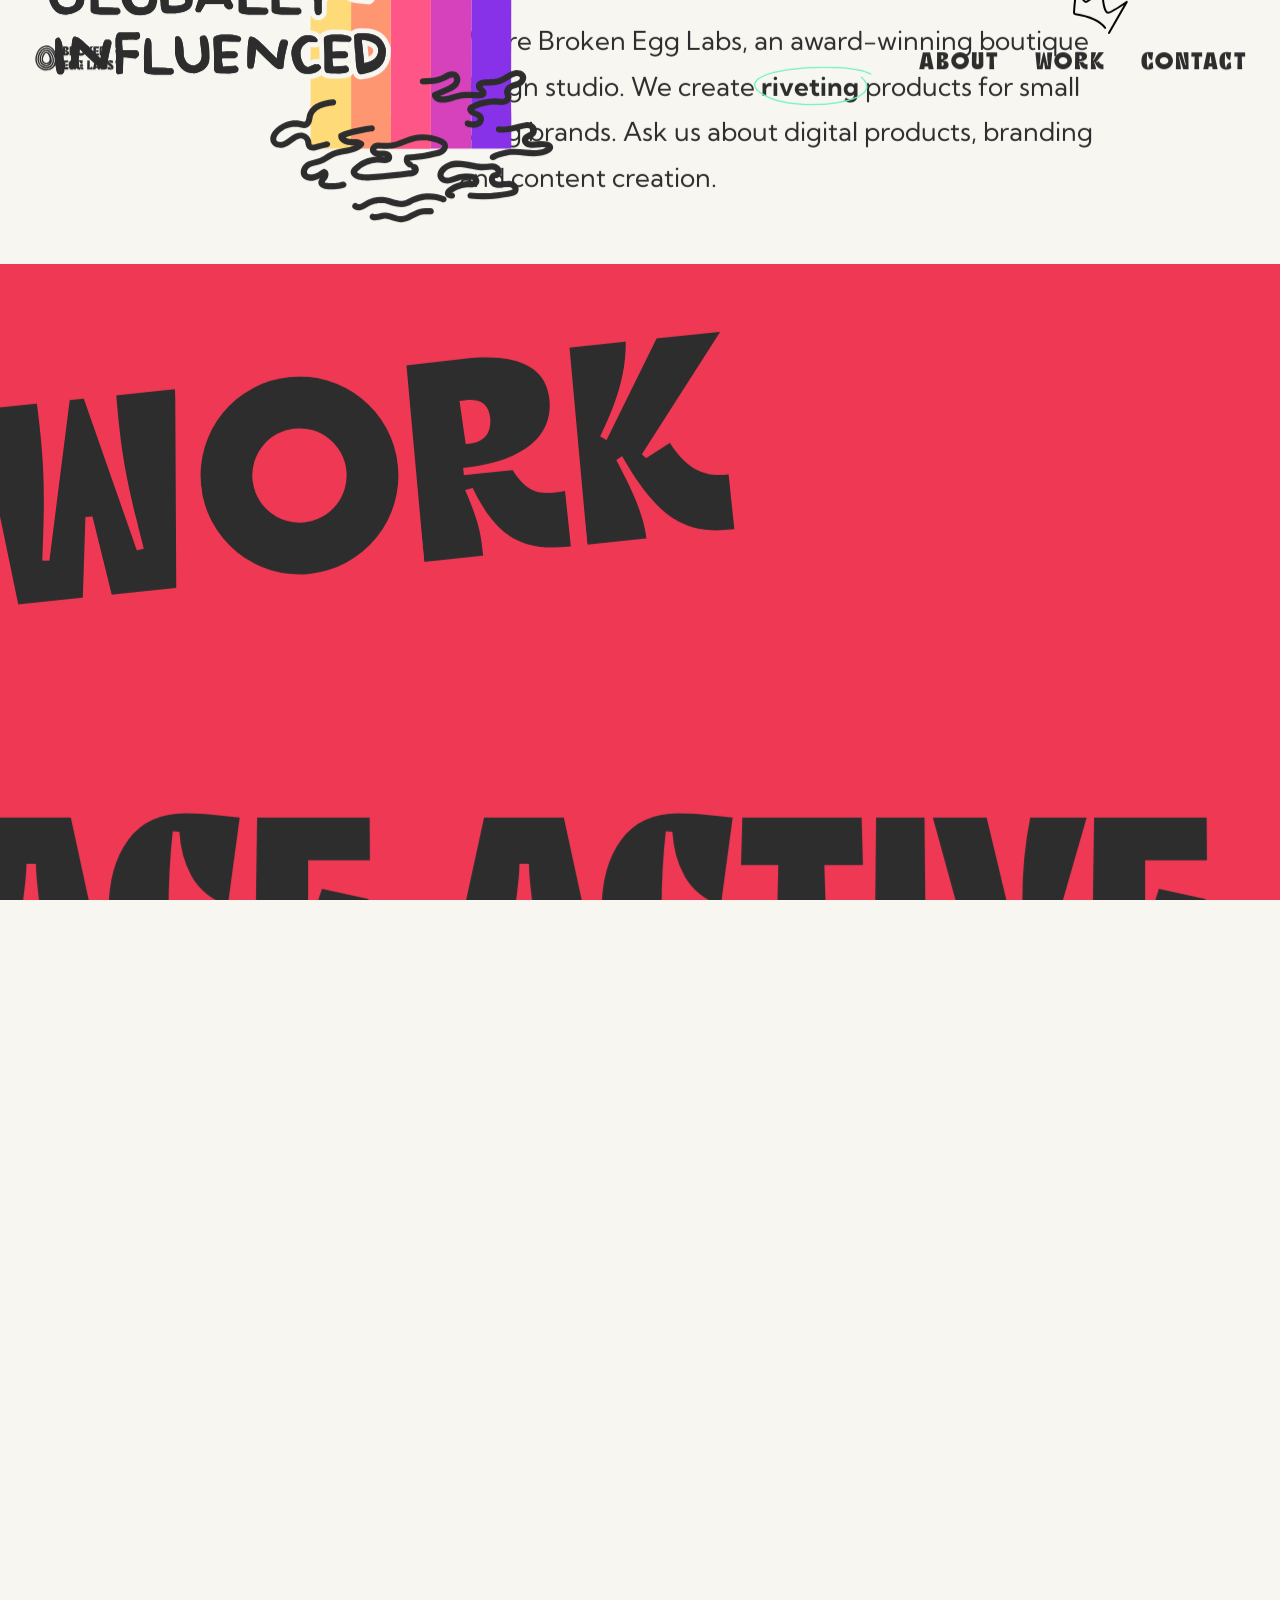
==== index.html @ fd59db8e "Import brokenegglabs.com static site (recovered from Firebase Hosting) Co-Authored-By: Claude Opus 4" ====
<!DOCTYPE html>
<html class="" lang="en-GB">

<head>
  <meta charset="UTF-8">
  <meta name="viewport" content="width=device-width, initial-scale=1.0, maximum-scale=1.0, user-scalable=0">
  <meta name='robots' content='index, follow, max-image-preview:large, max-snippet:-1, max-video-preview:-1' />

  <title>Broken Egg Labs - Award Winning Web Design &amp; Branding Studio</title>
  <meta name="description"
    content="We’re Broken Egg Labs, an award-winning boutique design studio. We deliver spell-binding work for international clients." />
  <link rel="canonical" href="index.html" />
  <meta property="og:locale" content="en_GB" />
  <meta property="og:type" content="website" />
  <meta property="og:title" content="Broken Egg Labs - Award Winning Web Design &amp; Branding Studio" />
  <meta property="og:description"
    content="We’re Broken Egg Labs, an award-winning boutique design studio. We deliver spell-binding work for international clients." />
  <meta property="og:url" content="https://brokenegglabs.com" />
  <meta property="og:site_name" content="Broken Egg Labs" />
  <meta property="article:modified_time" content="2022-10-06T13:09:02+00:00" />
  <meta name="twitter:card" content="summary_large_image" />


  <link rel='dns-prefetch' href='https://s.w.org/' />
  <link rel='stylesheet' id='wp-block-library-css' href='css/style.min.css' type='text/css' media='all' />
  <link rel='stylesheet' id='parent-style-css' href='css/style.css' type='text/css' media='all' />
  <link rel='stylesheet' id='custom_css-css' href='css/main.css' type='text/css' media='all' />
  <script type='text/javascript' src='js/jquery.min.js' id='jquery-core-js'></script>
  <script type='text/javascript' src='js/jquery-migrate.min.js' id='jquery-migrate-js'></script>

  <!-- GA Google Analytics @ https://m0n.co/ga -->
  <script>

  </script>
  <link rel="icon" href="assets/img/favicon/favicon.ico" sizes="192x192" />
  <link rel="apple-touch-icon" href="assets/img/favicon/apple-touch-icon.png" />
  <meta name="msapplication-TileImage" content="assets/img/favicon/android-chrome-512x512.png" />
</head>


<body data-barba="wrapper">

  <div class="pre-load">

    <style media="screen">
      .main-wrap {
        opacity: 0;
        /* clip-path: circle(0);
			-webkit-clip-path: circle(0); */
      }
    </style>

    <div class="load-svg flex">
      <svg xmlns="http://www.w3.org/2000/svg" viewBox="0 0 298.2 490">
        <defs>
          <style>
            .cls-1 {
              fill: #F7F6F1;
            }
          </style>
        </defs>
        <g id="Layer_2" data-name="Layer 2">
          <g id="Layer_1-2" data-name="Layer 1">
            <path class="cls-1 l-mask" d="M0,490,7,0H140V448h17.5c7-80.5,35.7-101.5,132.3-88.9L298.2,490Z" />
          </g>
        </g>
      </svg>
      <svg xmlns="http://www.w3.org/2000/svg" viewBox="0 0 516.6 516.6">
        <defs>
          <style>
            .cls-1 {
              fill: #F7F6F1;
            }
          </style>
        </defs>
        <g id="Layer_2" data-name="Layer 2">
          <g id="Layer_1-2" data-name="Layer 1">
            <path class="cls-1 o-mask"
              d="M516.6,258.3c0,142.8-115.5,258.3-258.3,258.3S0,401.1,0,258.3,115.5,0,258.3,0,516.6,115.5,516.6,258.3Zm-135.1,0c0-67.9-55.3-123.2-123.2-123.2S135.1,190.4,135.1,258.3s55.3,123.2,123.2,123.2S381.5,326.2,381.5,258.3Z" />
          </g>
        </g>
      </svg>
      <svg xmlns="http://www.w3.org/2000/svg" viewBox="0 0 420.7 490">
        <defs>
          <style>
            .cls-1 {
              fill: #F7F6F1;
            }
          </style>
        </defs>
        <g id="Layer_2" data-name="Layer 2">
          <g id="Layer_1-2" data-name="Layer 1">
            <path class="cls-1 a-mask"
              d="M261.8,412.3H158.9L147,490H0L106.4,0H314.3L420.7,490h-147Zm-15.4-96.6c-7-28.7-23.1-153.3-23.1-195.3H198.8c0,42-17.5,166.6-24.5,195.3Z" />
          </g>
        </g>
      </svg>
      <svg xmlns="http://www.w3.org/2000/svg" viewBox="0 0 348.89 497.07">
        <defs>
          <style>
            .cls-1 {
              fill: #F7F6F1;
            }
          </style>
        </defs>
        <g id="Layer_2" data-name="Layer 2">
          <g id="Layer_1-2" data-name="Layer 1">
            <path class="cls-1 d-mask"
              d="M120.4.77c152.6-8.4,221.2,51.8,227.5,166.6,12.6,231.7-97.3,329-195.3,329L0,497.07l4.9-490Zm16.1,380.8c46.9,0,76.3-71.4,69.3-176.4-4.9-75.6-19.6-104.3-79.1-94.5Z" />
          </g>
        </g>
      </svg>
    </div>


  </div>




  <main class="home main-wrap" data-barba="container" data-barba-namespace="home" data-bg="#F7F6F1"
    style="--bg-colour:#F7F6F1">

    <div class="asscroll-container" id="asscroll-wrap" asscroll-container>
      <div class="inner" id="asscroll" asscroll>

        <header>
          <div class="">

            <div class="wrapper flex items-center justify-between">

              <a href="index.html" class="logo block">
                <svg id="Layer_2" data-name="Layer 2" xmlns="http://www.w3.org/2000/svg"
                  xmlns:xlink="http://www.w3.org/1999/xlink" x="0px" y="0px" viewBox="0 0 1080 688"
                  style="enable-background:new 0 0 1080 688;" xml:space="preserve">
                  <style type="text/css">

                  </style>
                  <g>
                    <path class="st0"
                      d="M181.8,503.1c-37.1-0.5-70-13.2-97-39.8c-22.1-21.8-34.9-48.5-40-79C36.3,334.4,57.7,264.4,94.1,226
                c19.5-20.6,42.5-35,70.9-39.6c28.4-4.5,54.6,1.5,78.7,16.8c23.8,15.2,40.9,36.3,53.9,61.1c13.2,25.3,21.4,52.3,23.7,80.7
                c4.3,52.8-12.7,97.2-55.2,130.2C241.8,494.2,213.4,502.7,181.8,503.1z M299.5,324.5c0.4-0.1,0.7-0.2,1.1-0.3
                c-3.2-10.2-5.9-20.6-9.6-30.6c-9.7-26.2-24.1-49.3-46-67.2c-16.7-13.6-35.6-22.1-57.3-23.2c-25.2-1.4-47.3,7-66.8,22.7
                c-21,16.8-35.2,38.7-44.9,63.4c-11.8,29.9-18.5,60.7-13.2,93.1c4.5,26.9,16.1,50.2,35.8,69.1c24.7,23.7,54.5,34.4,88.6,33.5
                c15.7-0.4,30.7-3.7,44.5-11.2c36.4-19.9,55-51.4,57.1-92.2c1.7-32.6-7.4-63.2-22.6-92c-10.1-19.1-23.4-35.6-41.9-47.4
                c-16.6-10.5-34.6-15.3-54.3-11.5c-17.8,3.4-31.9,13.1-43.9,26.3c-15.8,17.4-25.9,37.9-32.1,60.3c-5.2,18.7-8.3,37.5-5.9,57.1
                c4.9,40.9,34,73.5,74.4,82.2c19.7,4.3,39.2,3,57.2-6.8c28.3-15.4,41.7-40.4,42.2-71.7c0.5-29.5-8.1-57.1-23.2-82.6
                c-7-11.8-15.6-22.2-27-29.9c-15.7-10.6-32.2-13.7-49.6-4.1c-7.4,4.1-13.7,9.5-18.9,16.1c-20,25.4-29.8,54.5-29.3,86.6
                c0.5,34.2,24.2,63.3,59.8,67.7c15,1.8,29.1-0.7,41.3-10.4c6.1-4.9,10.9-10.9,13.7-18.4c-0.6,0.2-0.9,0.8-1.3,1.3
                c-15.4,16.9-34.8,22.4-56.8,18.5c-27.6-4.9-46.4-28-48.3-57.5c-0.8-12.2,1.5-24,4.5-35.6c5.1-19.6,13.4-37.7,28-52.3
                c9.2-9.2,20-15,33.6-12.7c11.3,1.9,20.2,8.3,27.9,16.4c11.9,12.4,20.2,27.2,25.9,43.3c7.2,20.4,12.6,41.2,9.9,63.1
                c-2.5,20.1-11.2,37-27.6,49.4c-13.5,10.2-28.9,14-45.6,13.3c-18.3-0.8-35-6.3-49.3-17.8c-23-18.3-33.5-42.8-33.7-71.7
                c-0.2-20.2,4.8-39.7,12.3-58.4c7.5-18.7,17.9-35.6,33.7-48.6c16.5-13.6,35.1-19.3,56.3-14c16.6,4.1,30.2,13.4,41.1,26.3
                c29.2,34.5,42.3,74.7,40.3,119.6c-1.1,25.2-11.5,47-29.8,64.6c-19.3,18.6-42.7,26.9-69.4,26.4c-22.3-0.4-43-6.4-61.2-19.2
                c-33.4-23.4-48.8-56.4-49.7-96.6c-0.4-15.8,2.7-31.2,6.9-46.3c8-29.1,21.3-55.4,43.4-76.5c30.7-29.4,72.6-34.8,109.6-13.9
                c24.8,14,41.7,35.3,54.7,60.2C290.5,297,295.5,310.6,299.5,324.5z M139.9,357.7c0.2,15.5,3.8,27.7,13.8,37.1
                c12.3,11.4,26.9,13.9,42.5,9c15.4-4.8,23.9-16.2,27.6-31.6c2.5-10.6,1-20.9-1.3-31.3c-3.7-17.2-9.8-33.3-21.4-46.8
                c-3.3-3.8-7.5-7-11.6-9.8c-4.6-3.1-9.8-2.9-14.5,0.2c-3.5,2.3-7.1,4.9-9.8,8C148.3,311.6,142.2,335,139.9,357.7z" />
                  </g>
                  <g>
                    <path class="st0"
                      d="M437.5,250.8l1.2,4.3c20.4-3,32.9,10.2,32.9,25.7c0,16.8-9.7,32.3-32.6,32.3l-47.6-0.3l1.6-115.3h36.2
                c22.9,0,39,6.6,39,25.5C468.2,240.6,456.2,246.3,437.5,250.8z M422.5,244.4h0.7c7.9,0,12.4-4.6,12.4-13.5c0-8.1-4.4-11.2-12.4-11.2
                h-1.5L422.5,244.4z M424.3,289.7h0.7c8.7,0,13.5-5.1,13.5-14.8c0-8.9-4.8-12.4-13.5-12.4h-1.6L424.3,289.7z" />
                    <path class="st0" d="M506.3,273.5c6.4,20.4,6.4,27.7,6.4,39.2h-34.6l1.6-115.3l33.4-0.3c30.5-0.3,47.6,8.7,47.6,28.7
                c0,21.6-18.3,34.7-54.3,34.7v4.3h28.7c6.8,13.7,13.8,16.8,29.1,15.3v32.6c-25.7,0-41.7-6.8-53.5-40L506.3,273.5z M511.7,246.8
                c8.7,0,13.5-5.1,13.5-13.8c0-8.2-4.8-11.7-13.5-11.7h-3.3l1,25.5H511.7z" />
                    <path class="st0" d="M685,255.2c0,33.6-27.2,60.8-60.8,60.8c-33.6,0-60.8-27.2-60.8-60.8s27.2-60.8,60.8-60.8
                C657.8,194.5,685,221.6,685,255.2z M653.2,255.2c0-16-13-29-29-29c-16,0-29,13-29,29s13,29,29,29
                C640.2,284.2,653.2,271.2,653.2,255.2z" />
                    <path class="st0"
                      d="M691.9,197.4h32.9c-1.6,16.3-6.8,31-20.6,53.4l3.5,2.5l35.2-55.8h37.2l-52.9,66.2l2.3,2.5l14.7-7.4
                c8.2,16.1,17.5,22.1,32.1,21.9v32.1c-25.7,0-42-6.8-60.6-49.2l-3.6,2c10.2,24.9,12.4,35.9,12.7,47.3h-34.6L691.9,197.4z" />
                    <path class="st0" d="M851.4,197.4l0.2,26.2h-37.9v34.3h3l5.4-16.8l28.7,6.3c0,23.1-21.4,26-37.1,17.5v20.1h38.2l1.6,27.8h-72.8
                l1.6-115.3H851.4z" />
                    <path class="st0" d="M946,197.4l1.6,115.3h-36.2L882.9,221l-4,1.2c9.6,32.8,15.5,71.5,16.3,90.6h-34.6l1.6-115.3h36.2l26.8,86.9
                l4-1.2c-8.4-31.1-15.3-67.8-16.3-85.8H946z" />
                    <path class="st0" d="M462,375.3l0.2,26.2h-37.9v34.3h3l5.4-16.8l28.7,6.3c0,23.1-21.4,26-37.1,17.5v20.1h38.2l1.6,27.8h-72.8
                l1.6-115.3H462z" />
                    <path class="st0" d="M513,372.7c14.2,0,20.7,1.3,39.5,2.6l-6.9,44.3c-20.7-2.5-34.6-17.9-36.1-35.6l-4-0.3
                c-1.5,13.3-2.6,24.5-2.6,45.3v7.6c0,16.8,4,28.3,12.5,28.3c3.5,0,5.8-2.3,5.8-5.8c0-4.3-2.1-7.6-8.6-9.2v-25h42l1.5,29l-28.2-1.2
                v4.1c16.5,1.3,32.9,1.3,32.9,33.8h-28.8c0-12.5-4.3-18.3-7.9-21.6l-3,2.1c1.8,2.3,3.6,5.4,3.6,9.2c0,5.6-3.6,12.4-15.2,12.4
                c-29.5,0-43.5-22.6-43.5-57.5v-2.8C466.3,396.7,481.9,372.7,513,372.7z" />
                    <path class="st0" d="M608.2,372.7c14.2,0,20.7,1.3,39.5,2.6l-6.9,44.3c-20.7-2.5-34.6-17.9-36.1-35.6l-4-0.3
                c-1.5,13.3-2.6,24.5-2.6,45.3v7.6c0,16.8,4,28.3,12.5,28.3c3.5,0,5.8-2.3,5.8-5.8c0-4.3-2.1-7.6-8.6-9.2v-25h42l1.5,29l-28.2-1.2
                v4.1c16.5,1.3,32.9,1.3,32.9,33.8h-28.8c0-12.5-4.3-18.3-7.9-21.6l-3,2.1c1.8,2.3,3.6,5.4,3.6,9.2c0,5.6-3.6,12.4-15.1,12.4
                c-29.5,0-43.5-22.6-43.5-57.5v-2.8C561.5,396.7,577.1,372.7,608.2,372.7z" />
                    <path class="st0"
                      d="M702.6,490.6l1.6-115.3h31.3v105.4h4.1c1.6-18.9,8.4-23.9,31.1-20.9l2,30.8H702.6z" />
                    <path class="st0" d="M836.1,472.3h-24.2l-2.8,18.3h-34.6l25-115.3h48.9l25,115.3h-34.6L836.1,472.3z M832.5,449.6
                c-1.6-6.8-5.4-36.1-5.4-45.9h-5.8c0,9.9-4.1,39.2-5.8,45.9H832.5z" />
                    <path class="st0"
                      d="M924.1,428.6l1.2,4.3c20.4-3,32.9,10.2,32.9,25.7c0,16.8-9.7,32.3-32.6,32.3l-47.6-0.3l1.6-115.3h36.2
                c22.9,0,39,6.6,39,25.5C954.8,418.4,942.8,424.2,924.1,428.6z M909.1,422.2h0.7c7.9,0,12.4-4.6,12.4-13.5c0-8.1-4.4-11.2-12.4-11.2
                h-1.5L909.1,422.2z M910.9,467.5h0.7c8.7,0,13.5-5.1,13.5-14.8c0-8.9-4.8-12.4-13.5-12.4h-1.6L910.9,467.5z" />
                    <path class="st0"
                      d="M1038,464.4c0,17.5-13.7,29.1-33.1,29.1c-11.7,0-18.4-4-39.7-3l-4.3-32.4c29-3.5,41.2,3,46.3,23.7l4-1.2
                c-1-9.6-6.1-21.7-15.1-28.3l-12.8-9.4c-13.8-10.2-20.3-22.1-20.3-36.2c0-17.3,9.1-34.1,29-34.1c14.3,0,17,3.8,35.6,2.6l7.2,28.3
                c-28.3,8.7-42.8-0.5-47.6-20.1l-3.3,1.2c1,8.2,5.4,21.7,17.8,30l13.5,9.1C1030.4,433.9,1038,448.1,1038,464.4z" />
                  </g>
                </svg>

              </a>

              <div class="nav-wrapper">
                <nav id="site-navigation" class="main-navigation" role="navigation">
                  <div class="menu-main-container">
                    <ul id="menu-main" class="menu">
                      <li id="menu-item-19"
                        class="menu-item menu-item-type-post_type menu-item-object-page menu-item-19"><a href="pr.html"
                          class=>About</a></li>
                      <li id="menu-item-21"
                        class="menu-item menu-item-type-post_type menu-item-object-page menu-item-14"><a
                          href="cs.html">Work</a></li>
                      <li id="menu-item-20"
                        class="menu-item menu-item-type-post_type menu-item-object-page menu-item-20"><a
                          href="contact.html">Contact</a></li>
                    </ul>
                  </div>
                </nav>
              </div>

            </div>
          </div>


        </header>




        <div class="hero hero--home hero--large relative">
          <div class="wrapper">

            <div class="hero__content pt8 lg-pt2">
              <img class="shape shape--ab hero__rotate" src="assets/img/dpbe.svg" alt="Motto">

              <div class="shape shape--lg px relative scgi">
                <img src="assets/img/scgi-bg.svg" alt="Motto Bg">

              </div>

              <h1 class="h1">
                <span class="">Small</span>
                <span>Studio</span>
                <div class="span-right">
                  <span class="">Big</span>
                  <span>Ideas</span>
                </div>
              </h1>
            </div>



            <div class="intro">
              <div class="my3 md-mt6 lg-mt7 intro__content">
                <p class="relative">We’re Broken Egg Labs,<br />
                  an award-winning boutique design studio. We create <strong>riveting</strong> products for small &
                  big brands. Ask us about digital products, branding and content creation.
                </p>
              </div>
            </div>

            <!-- 
            <div class="video-holder col-10"
              data-src="https://videos.sproutvideo.com/embed/a79dd6b4111de5c72e/d1a67627d39430b6">
              <div class="vid-wrap relative">
                <div class="play">
                  <svg xmlns="http://www.w3.org/2000/svg" viewBox="0 0 26 26">
                    <polygon points="9.33 6.69 9.33 19.39 19.3 13.04 9.33 6.69" />
                  </svg>
                </div>

                <div class="img-container col-12">
                  <img src="https://brokenegglabs.comwp-content/uploads/2021/07/showreel-cover.svg"
                    class="attachment-full size-full" alt="" loading="eager" height="220.256" width="396.351" />
                </div>

              </div>

              <small class="white block caps center">2022 Design Reel</small>
            </div> -->

          </div>

        </div>

        <div class="test">
          <div class="content">

            <div class="featured-work lgr-mt8 mb4 lgr-mb8">
              <div class="featured-work__title">

                <div class="work-svg flex">
                  <svg xmlns="http://www.w3.org/2000/svg" viewBox="0 0 246.05 245.35">
                    <g id="Layer_2" data-name="Layer 2">
                      <g id="Layer_1-2" data-name="Layer 1">
                        <path class="cls-1 w-mask"
                          d="M24.5,245.35,0,0H73.5c2.1,84-2.8,117.6-13.65,194.25l8.75,1.05L114.45,0H132L177.8,193.9l8.75-1.05C175.7,116.2,170.45,84,172.55,0h73.5l-24.5,245.35h-80.5l-13.65-99h-8.75l-13.65,99Z" />
                      </g>
                    </g>
                  </svg>
                  <svg xmlns="http://www.w3.org/2000/svg" viewBox="0 0 258.3 258.3">
                    <g id="Layer_2" data-name="Layer 2">
                      <g id="Layer_1-2" data-name="Layer 1">
                        <path class="cls-1 o-mask"
                          d="M258.3,129.15A129.15,129.15,0,1,1,129.15,0,129.06,129.06,0,0,1,258.3,129.15Zm-67.55,0a61.6,61.6,0,1,0-61.6,61.6A61.69,61.69,0,0,0,190.75,129.15Z" />
                      </g>
                    </g>
                  </svg>
                  <svg xmlns="http://www.w3.org/2000/svg" viewBox="0 0 183.05 245.72">
                    <g id="Layer_2" data-name="Layer 2">
                      <g id="Layer_1-2" data-name="Layer 1">
                        <path class="cls-1 r-mask"
                          d="M59.85,162.42c13.65,43.4,13.65,58.8,13.65,83.3H0L3.5.72,74.55,0C139.3-.68,175.7,18.57,175.7,60.92c0,45.85-38.85,73.85-115.5,73.85v9.1h60.9c14.35,29,29.4,35.7,62,32.55v69.3c-54.6,0-88.55-14.35-113.75-85.05Zm11.55-56.7c18.55,0,28.7-10.85,28.7-29.4,0-17.5-10.15-24.85-28.7-24.85h-7l2.1,54.25Z" />
                      </g>
                    </g>
                  </svg>
                  <svg xmlns="http://www.w3.org/2000/svg" viewBox="0 0 191.1 245">
                    <g id="Layer_2" data-name="Layer 2">
                      <g id="Layer_1-2" data-name="Layer 1">
                        <path class="cls-1 k-mask"
                          d="M3.5,0h70C70,34.65,59.15,65.8,29.75,113.4l7.35,5.25L112,0h79.1L78.75,140.7l4.9,5.25L114.8,130.2c17.5,34.3,37.1,46.9,68.25,46.55V245c-54.6,0-89.25-14.35-128.8-104.65l-7.7,4.2c21.7,52.85,26.25,76.3,27,100.45H0Z" />
                      </g>
                    </g>
                  </svg>
                </div>
              </div>





              <div class="work-list pt8 mb6">

                <a class="project-list work-list__item block" href="projects/remace-active.html">
                  <div class="mq mq--work" data-speed="8">
                    <div class="mq__item">
                      <h2 class="mq__text h1 black work__title" data-text="Remace Active Remace Active Remace Active">
                        Remace Active Remace Active Remace Active</h2>
                    </div>
                  </div>

                  <div class="img-wrap card">
                    <div class="img-container img-container--lg">
                      <img width="620" height="768" src="assets/img/remace-cover.jpg"
                        class="attachment-ipad-image size-ipad-image" alt="" loading="eager" />
                    </div>
                  </div>

                  <div class="ticker">
                    <div class="ticker__inner"></div>
                    <div class="mq" data-speed="3">
                      <div class="mq__item">
                        <div class="ticker__text mq__text">View Case Study <span> &#183; </span> Brand Identity, App &
                          Web
                          Design <span> &#183; </span> 3D <span> &#183; </span> Video Ads <span> &#183; </span></div>
                      </div>
                    </div>
                  </div>

                </a>



                <a class="project-list work-list__item block" href="projects/minot-vin.html">
                  <div class="mq mq--work" data-speed="8">
                    <div class="mq__item">
                      <h2 class="mq__text h1 black work__title" data-text="Minot Vin Minot Vin Minot Vin">
                        Minot Vin Minot Vin Minot Vin</h2>
                    </div>
                  </div>


                  <div class="img-wrap card">
                    <div class="img-container img-container--lg">
                      <img width="620" height="768"
                        src="assets/img/minot-cover.jpg"
                        class="attachment-ipad-image size-ipad-image" alt="" loading="eager" />
                    </div>
                  </div>

                  <div class="ticker">
                    <div class="ticker__inner"></div>
                    <div class="mq" data-speed="3">
                      <div class="mq__item">
                        <div class="ticker__text mq__text">View Case Study <span> &#183; </span> Web Design <span>
                            &#183;
                          </span> 3D <span> &#183; </span> Brand Identity <span> &#183; </span> Web Design <span> &#183;
                          </span>View Case Study <span> &#183; </span> Web Design <span> &#183;
                          </span> 3D <span> &#183; </span> Brand Identity <span> &#183; </span> Web Design <span> &#183;
                          </span></div>
                      </div>
                    </div>
                  </div>
                </a>

                <a class="project-list work-list__item block" href="projects/el.html">
                  <div class="mq mq--work" data-speed="8">
                    <div class="mq__item">
                      <h2 class="mq__text h1 black work__title" data-text="Eat & Love Eat & Love Eat & Love ">
                        Eat & Love Eat & Love Eat & Love </h2>
                    </div>
                  </div>
                  <!-- <div class="usp-ticker" direction="left">
                  <h2 class="mq__text h1 black work__title" data-text="Walker Lovell Walker Lovell Walker Lovell">Walker Lovell Walker Lovell Walker Lovell</h2>
                </div> -->


                <div class="img-wrap card">
                  <div class="img-container img-container--lg">
                    <img width="620" height="768"
                      src="assets/img/el-cover.jpg"
                      class="attachment-ipad-image size-ipad-image" alt="" loading="eager" />
                  </div>
                </div>

                  <div class="ticker">
                    <div class="ticker__inner"></div>
                    <div class="mq" data-speed="3">
                      <div class="mq__item">
                        <div class="ticker__text mq__text">View Case Study <span> &#183; </span> Brand Identity<span> &#183; </span> Application <span> &#183; </span>View Case Study <span> &#183; </span> Brand Identity<span> &#183; </span> Application <span> &#183; </span>
                        </div>
                      </div>
                    </div>
                  </div>
                </a>



                <a class="project-list work-list__item block" href="projects/combet.html">
                  <div class="mq mq--work" data-speed="8">
                    <div class="mq__item">
                      <h2 class="mq__text h1 black work__title" data-text="Combet Betting Combet Betting Combet Betting ">
                        Combet Betting Combet Betting Combet Betting </h2>
                    </div>
                  </div>
                  <!-- <div class="usp-ticker" direction="left">
                  <h2 class="mq__text h1 black work__title" data-text="Walker Lovell Walker Lovell Walker Lovell">Walker Lovell Walker Lovell Walker Lovell</h2>
                </div> -->


                <div class="img-wrap card">
                  <div class="img-container img-container--lg">
                    <img width="620" height="768"
                      src="assets/img/combet-cover.jpg"
                      class="attachment-ipad-image size-ipad-image" alt="" loading="eager" />
                  </div>
                </div>

                  <div class="ticker">
                    <div class="ticker__inner"></div>
                    <div class="mq" data-speed="3">
                      <div class="mq__item">
                        <div class="ticker__text mq__text">View Case Study <span> &#183; </span> Brand Identity<span> &#183; </span> Application <span> &#183; </span>View Case Study <span> &#183; </span> Brand Identity<span> &#183; </span> Application <span> &#183; </span>
                        </div>
                      </div>
                    </div>
                  </div>
                </a>




                <a class="project-list work-list__item block" href="projects/atelia.html">
                  <div class="mq mq--work" data-speed="8">
                    <div class="mq__item">
                      <h2 class="mq__text h1 black work__title" data-text="Atelia Wealth Management Atelia Wealth Management Atelia Wealth Management ">
                        Atelia Wealth Management Atelia Wealth Management </h2>
                    </div>
                  </div>
                  <!-- <div class="usp-ticker" direction="left">
                  <h2 class="mq__text h1 black work__title" data-text="Walker Lovell Walker Lovell Walker Lovell">Walker Lovell Walker Lovell Walker Lovell</h2>
                </div> -->


                <div class="img-wrap card">
                  <div class="img-container img-container--lg">
                    <img width="620" height="768"
                      src="assets/img/atelia-cover.jpg"
                      class="attachment-ipad-image size-ipad-image" alt="" loading="eager" />
                  </div>
                </div>

                  <div class="ticker">
                    <div class="ticker__inner"></div>
                    <div class="mq" data-speed="3">
                      <div class="mq__item">
                        <div class="ticker__text mq__text">View Case Study <span> &#183; </span> Brand Identity<span> &#183; </span> Web Design <span> &#183; </span>View Case Study <span> &#183; </span> Brand Identity<span> &#183; </span> Web Design <span> &#183; </span>
                        </div>
                      </div>
                    </div>
                  </div>
                </a>



              </div>


            </div>




          </div>
        </div>


        <div class="bios md-px3 lg-px0 lgr-px3">
          <div class="wrapper wrapper--inner">

            <div class="bio my6 md-my8 lg-my2 lg-flex items-center justify-between flex-wrap">

              <div class="bio__content my2 lg-col-6">
                <h2 class="h2" class="h4">How We Do It</h2>
                <p class="my2 lg-mb0 process"><strong>Concepting.</strong> Together we find out what your concept
                  needs
                  to
                  become reality. <strong>Design.</strong> Starting off with wireframes (the UX), creating a branding
                  if
                  needed, prototyping and final design (UI). <strong>Development.</strong> Whether it being an
                  application
                  or website, we make it come alive!
                  <strong>Content creation.</strong> Videos, images, animations, what ever it takes to make good
                  marketing
                  content.
                </p>
                <a href="pr.html" class="btn btn--primary my2" data-zoom-target="">
                  <span class="btn__text white">Find out more</span><i class="btn__icon btn__icon--append icon-eyes white"></i>
                </a>
              </div>

              <div class="img-wrap">
                <div class="img-container img-container--sq my6">
                  <img width="1440" height="1440" src="assets/img/process-illy.svg"
                    class="attachment-large-laptop-image size-large-laptop-image" alt="" loading="eager" />
                </div>
              </div>

            </div>

          </div>
        </div>




        <div class="cta md-mt8" data-hover="#F7F6F1">

          <div class="wrapper wrapper--inner">
            <div class="cta-wrap sm-flex items-center">
              <div class="cta__img col-12 sm-col-6 md-col-6 lg-col-5">
                <img width="1006" height="1440" src="assets/img/footer-illy.svg"
                  class="attachment-large-laptop-image size-large-laptop-image" alt="" loading="eager"
                  sizes="(max-width: 1006px) 100vw, 1006px" />
              </div>

              <div class="cta__content sm-col-6 lg-col-7">
                <h3 class="h2 hl my2 sm-mt0">Work<br />
                  <strong>With Us</strong>
                </h3>
                <p class="block my3">Click goes here<br />
                <a href="mailto:hello@hello@brokenegg.labs">hello@brokenegg.labs</a>
                </p>
              </div>
            </div>
          </div>

        </div>




        <footer class="footer mt2 md-mt3 bg-primary py2">
          <div class="wrapper">

            <div class="footer-wrap">
              <div class="footer__logo col-5">
                <a href="index.html" class="logo block">
                  <img src="assets/img/BKE-logo-horizontal-light.svg" alt="">
                </a>
              </div>

              <div class="footer__links md-flex flex-wrap items-center">
                <span class="address">23 rue de Cléry, 75002 Paris</span>

                <span class="copyright md-col-12">&copy; Broken Egg Labs Ltd. All Rights Reserved 2022</span>
              </div>
            </div>

          </div>
        </footer>

        <svg class="cursor" xmlns="http://www.w3.org/2000/svg" width="131.138" height="131.138"
          viewBox="0 0 131.138 131.138">
          <g id="Group_3080" data-name="Group 3080" transform="translate(-1218.8 336.662) rotate(-30)">
            <circle id="Ellipse_1" data-name="Ellipse 1" cx="48" cy="48" r="48"
              transform="translate(1199.842 359.412)" />
            <g id="Group_3077" data-name="Group 3077" transform="translate(5668.326 4471.536)">
              <path id="Path_12275" data-name="Path 12275"
                d="M-4412.208-4076.368h-6.971l5.871,5.872a10.54,10.54,0,0,0,6.969,2.613v2.186h-35.444v4.66h35.444v2.185a10.536,10.536,0,0,0-6.969,2.614l-5.871,5.871h6.971l13.658-13Z"
                transform="translate(0 0)" fill="#F7F6F1" />
            </g>
          </g>
        </svg>


        <script type="text/javascript" src="https://c.sproutvideo.com/player_api.js"></script>

        <script type='text/javascript' src='js/main.js' id='scripts-js'></script>
        <script type='text/javascript' src='js/wp-embed.min.js' id='wp-embed-js'></script>

      </div>
    </div>

  </main>

  <div class="swipe"></div>


</body>

</html>
---- css/style.min.css ----
@charset "UTF-8";#start-resizable-editor-section{display:none}.wp-block-audio figcaption{margin-top:.5em;margin-bottom:1em}.wp-block-audio audio{width:100%;min-width:300px}.wp-block-button__link{color:#fff;background-color:#32373c;border:none;border-radius:1.55em;box-shadow:none;cursor:pointer;display:inline-block;font-size:1.125em;padding:.667em 1.333em;text-align:center;text-decoration:none;overflow-wrap:break-word}.wp-block-button__link:active,.wp-block-button__link:focus,.wp-block-button__link:hover,.wp-block-button__link:visited{color:#fff}.wp-block-button__link.aligncenter{text-align:center}.wp-block-button__link.alignright{text-align:right}.wp-block-buttons>.wp-block-button.has-custom-width{max-width:none}.wp-block-buttons>.wp-block-button.has-custom-width .wp-block-button__link{width:100%}.wp-block-buttons>.wp-block-button.wp-block-button__width-25{width:calc(25% - .5em)}.wp-block-buttons>.wp-block-button.wp-block-button__width-50{width:calc(50% - .5em)}.wp-block-buttons>.wp-block-button.wp-block-button__width-75{width:calc(75% - .5em)}.wp-block-buttons>.wp-block-button.wp-block-button__width-100{margin-right:0;width:100%}.wp-block-button.is-style-squared,.wp-block-button__link.wp-block-button.is-style-squared{border-radius:0}.wp-block-button.no-border-radius,.wp-block-button__link.no-border-radius{border-radius:0!important}.is-style-outline>.wp-block-button__link,.wp-block-button__link.is-style-outline{border:2px solid}.is-style-outline>.wp-block-button__link:not(.has-text-color),.wp-block-button__link.is-style-outline:not(.has-text-color){color:#32373c}.is-style-outline>.wp-block-button__link:not(.has-background),.wp-block-button__link.is-style-outline:not(.has-background){background-color:transparent}.wp-block-buttons{display:flex;flex-direction:row;flex-wrap:wrap}.wp-block-buttons.is-vertical{flex-direction:column}.wp-block-buttons.is-vertical>.wp-block-button{margin-right:0}.wp-block-buttons.is-vertical>.wp-block-button:last-child{margin-bottom:0}.wp-block-buttons>.wp-block-button{display:inline-block;margin-left:0;margin-right:.5em;margin-bottom:.5em}.wp-block-buttons>.wp-block-button:last-child{margin-right:0}.wp-block-buttons.is-content-justification-left{justify-content:flex-start}.wp-block-buttons.is-content-justification-left.is-vertical{align-items:flex-start}.wp-block-buttons.is-content-justification-center{justify-content:center}.wp-block-buttons.is-content-justification-center.is-vertical{align-items:center}.wp-block-buttons.is-content-justification-right{justify-content:flex-end}.wp-block-buttons.is-content-justification-right>.wp-block-button{margin-left:.5em;margin-right:0}.wp-block-buttons.is-content-justification-right>.wp-block-button:first-child{margin-left:0}.wp-block-buttons.is-content-justification-right.is-vertical{align-items:flex-end}.wp-block-buttons.is-content-justification-space-between{justify-content:space-between}.wp-block-buttons.aligncenter{text-align:center}.wp-block-buttons.alignleft .wp-block-button{margin-left:0;margin-right:.5em}.wp-block-buttons.alignleft .wp-block-button:last-child{margin-right:0}.wp-block-buttons.alignright .wp-block-button{margin-right:0;margin-left:.5em}.wp-block-buttons.alignright .wp-block-button:first-child{margin-left:0}.wp-block-buttons:not(.is-content-justification-space-between,.is-content-justification-right,.is-content-justification-left,.is-content-justification-center) .wp-block-button.aligncenter{margin-left:auto;margin-right:auto;margin-bottom:.5em;width:100%}.wp-block-calendar{text-align:center}.wp-block-calendar tbody td,.wp-block-calendar th{padding:.25em;border:1px solid #ddd}.wp-block-calendar tfoot td{border:none}.wp-block-calendar table{width:100%;border-collapse:collapse}.wp-block-calendar table th{font-weight:400;background:#ddd}.wp-block-calendar a{text-decoration:underline}.wp-block-calendar table caption,.wp-block-calendar table tbody{color:#40464d}.wp-block-categories.alignleft{margin-right:2em}.wp-block-categories.alignright{margin-left:2em}.wp-block-code code{display:block;white-space:pre-wrap;overflow-wrap:break-word}.wp-block-columns{display:flex;margin-bottom:1.75em;flex-wrap:wrap}@media (min-width:782px){.wp-block-columns{flex-wrap:nowrap}}.wp-block-columns.has-background{padding:1.25em 2.375em}.wp-block-columns.are-vertically-aligned-top{align-items:flex-start}.wp-block-columns.are-vertically-aligned-center{align-items:center}.wp-block-columns.are-vertically-aligned-bottom{align-items:flex-end}.wp-block-column{flex-grow:1;min-width:0;word-break:break-word;overflow-wrap:break-word}@media (max-width:599px){.wp-block-column{flex-basis:100%!important}}@media (min-width:600px) and (max-width:781px){.wp-block-column:not(:only-child){flex-basis:calc(50% - 1em)!important;flex-grow:0}.wp-block-column:nth-child(2n){margin-left:2em}}@media (min-width:782px){.wp-block-column{flex-basis:0;flex-grow:1}.wp-block-column[style*=flex-basis]{flex-grow:0}.wp-block-column:not(:first-child){margin-left:2em}}.wp-block-column.is-vertically-aligned-top{align-self:flex-start}.wp-block-column.is-vertically-aligned-center{-ms-grid-row-align:center;align-self:center}.wp-block-column.is-vertically-aligned-bottom{align-self:flex-end}.wp-block-column.is-vertically-aligned-bottom,.wp-block-column.is-vertically-aligned-center,.wp-block-column.is-vertically-aligned-top{width:100%}.wp-block-cover,.wp-block-cover-image{position:relative;background-size:cover;background-position:50%;min-height:430px;width:100%;display:flex;justify-content:center;align-items:center;padding:1em;box-sizing:border-box}.wp-block-cover-image.has-parallax,.wp-block-cover.has-parallax{background-attachment:fixed}@supports (-webkit-overflow-scrolling:touch){.wp-block-cover-image.has-parallax,.wp-block-cover.has-parallax{background-attachment:scroll}}@media (prefers-reduced-motion:reduce){.wp-block-cover-image.has-parallax,.wp-block-cover.has-parallax{background-attachment:scroll}}.wp-block-cover-image.is-repeated,.wp-block-cover.is-repeated{background-repeat:repeat;background-size:auto}.wp-block-cover-image.has-background-dim:not([class*=-background-color]),.wp-block-cover.has-background-dim:not([class*=-background-color]){background-color:#000}.wp-block-cover-image.has-background-dim:before,.wp-block-cover.has-background-dim:before{content:"";background-color:inherit}.wp-block-cover-image.has-background-dim:not(.has-background-gradient):before,.wp-block-cover-image .wp-block-cover__gradient-background,.wp-block-cover.has-background-dim:not(.has-background-gradient):before,.wp-block-cover .wp-block-cover__gradient-background{position:absolute;top:0;left:0;bottom:0;right:0;z-index:1;opacity:.5}.wp-block-cover-image.has-background-dim.has-background-dim-10 .wp-block-cover__gradient-background,.wp-block-cover-image.has-background-dim.has-background-dim-10:not(.has-background-gradient):before,.wp-block-cover.has-background-dim.has-background-dim-10 .wp-block-cover__gradient-background,.wp-block-cover.has-background-dim.has-background-dim-10:not(.has-background-gradient):before{opacity:.1}.wp-block-cover-image.has-background-dim.has-background-dim-20 .wp-block-cover__gradient-background,.wp-block-cover-image.has-background-dim.has-background-dim-20:not(.has-background-gradient):before,.wp-block-cover.has-background-dim.has-background-dim-20 .wp-block-cover__gradient-background,.wp-block-cover.has-background-dim.has-background-dim-20:not(.has-background-gradient):before{opacity:.2}.wp-block-cover-image.has-background-dim.has-background-dim-30 .wp-block-cover__gradient-background,.wp-block-cover-image.has-background-dim.has-background-dim-30:not(.has-background-gradient):before,.wp-block-cover.has-background-dim.has-background-dim-30 .wp-block-cover__gradient-background,.wp-block-cover.has-background-dim.has-background-dim-30:not(.has-background-gradient):before{opacity:.3}.wp-block-cover-image.has-background-dim.has-background-dim-40 .wp-block-cover__gradient-background,.wp-block-cover-image.has-background-dim.has-background-dim-40:not(.has-background-gradient):before,.wp-block-cover.has-background-dim.has-background-dim-40 .wp-block-cover__gradient-background,.wp-block-cover.has-background-dim.has-background-dim-40:not(.has-background-gradient):before{opacity:.4}.wp-block-cover-image.has-background-dim.has-background-dim-50 .wp-block-cover__gradient-background,.wp-block-cover-image.has-background-dim.has-background-dim-50:not(.has-background-gradient):before,.wp-block-cover.has-background-dim.has-background-dim-50 .wp-block-cover__gradient-background,.wp-block-cover.has-background-dim.has-background-dim-50:not(.has-background-gradient):before{opacity:.5}.wp-block-cover-image.has-background-dim.has-background-dim-60 .wp-block-cover__gradient-background,.wp-block-cover-image.has-background-dim.has-background-dim-60:not(.has-background-gradient):before,.wp-block-cover.has-background-dim.has-background-dim-60 .wp-block-cover__gradient-background,.wp-block-cover.has-background-dim.has-background-dim-60:not(.has-background-gradient):before{opacity:.6}.wp-block-cover-image.has-background-dim.has-background-dim-70 .wp-block-cover__gradient-background,.wp-block-cover-image.has-background-dim.has-background-dim-70:not(.has-background-gradient):before,.wp-block-cover.has-background-dim.has-background-dim-70 .wp-block-cover__gradient-background,.wp-block-cover.has-background-dim.has-background-dim-70:not(.has-background-gradient):before{opacity:.7}.wp-block-cover-image.has-background-dim.has-background-dim-80 .wp-block-cover__gradient-background,.wp-block-cover-image.has-background-dim.has-background-dim-80:not(.has-background-gradient):before,.wp-block-cover.has-background-dim.has-background-dim-80 .wp-block-cover__gradient-background,.wp-block-cover.has-background-dim.has-background-dim-80:not(.has-background-gradient):before{opacity:.8}.wp-block-cover-image.has-background-dim.has-background-dim-90 .wp-block-cover__gradient-background,.wp-block-cover-image.has-background-dim.has-background-dim-90:not(.has-background-gradient):before,.wp-block-cover.has-background-dim.has-background-dim-90 .wp-block-cover__gradient-background,.wp-block-cover.has-background-dim.has-background-dim-90:not(.has-background-gradient):before{opacity:.9}.wp-block-cover-image.has-background-dim.has-background-dim-100 .wp-block-cover__gradient-background,.wp-block-cover-image.has-background-dim.has-background-dim-100:not(.has-background-gradient):before,.wp-block-cover.has-background-dim.has-background-dim-100 .wp-block-cover__gradient-background,.wp-block-cover.has-background-dim.has-background-dim-100:not(.has-background-gradient):before{opacity:1}.wp-block-cover-image.alignleft,.wp-block-cover-image.alignright,.wp-block-cover.alignleft,.wp-block-cover.alignright{max-width:420px;width:100%}.wp-block-cover-image:after,.wp-block-cover:after{display:block;content:"";font-size:0;min-height:inherit}@supports ((position:-webkit-sticky) or (position:sticky)){.wp-block-cover-image:after,.wp-block-cover:after{content:none}}.wp-block-cover-image.aligncenter,.wp-block-cover-image.alignleft,.wp-block-cover-image.alignright,.wp-block-cover.aligncenter,.wp-block-cover.alignleft,.wp-block-cover.alignright{display:flex}.wp-block-cover-image .wp-block-cover__inner-container,.wp-block-cover .wp-block-cover__inner-container{width:100%;z-index:1;color:#fff}.wp-block-cover-image .wp-block-subhead:not(.has-text-color),.wp-block-cover-image h1:not(.has-text-color),.wp-block-cover-image h2:not(.has-text-color),.wp-block-cover-image h3:not(.has-text-color),.wp-block-cover-image h4:not(.has-text-color),.wp-block-cover-image h5:not(.has-text-color),.wp-block-cover-image h6:not(.has-text-color),.wp-block-cover-image p:not(.has-text-color),.wp-block-cover .wp-block-subhead:not(.has-text-color),.wp-block-cover h1:not(.has-text-color),.wp-block-cover h2:not(.has-text-color),.wp-block-cover h3:not(.has-text-color),.wp-block-cover h4:not(.has-text-color),.wp-block-cover h5:not(.has-text-color),.wp-block-cover h6:not(.has-text-color),.wp-block-cover p:not(.has-text-color){color:inherit}.wp-block-cover-image.is-position-top-left,.wp-block-cover.is-position-top-left{align-items:flex-start;justify-content:flex-start}.wp-block-cover-image.is-position-top-center,.wp-block-cover.is-position-top-center{align-items:flex-start;justify-content:center}.wp-block-cover-image.is-position-top-right,.wp-block-cover.is-position-top-right{align-items:flex-start;justify-content:flex-end}.wp-block-cover-image.is-position-center-left,.wp-block-cover.is-position-center-left{align-items:center;justify-content:flex-start}.wp-block-cover-image.is-position-center-center,.wp-block-cover.is-position-center-center{align-items:center;justify-content:center}.wp-block-cover-image.is-position-center-right,.wp-block-cover.is-position-center-right{align-items:center;justify-content:flex-end}.wp-block-cover-image.is-position-bottom-left,.wp-block-cover.is-position-bottom-left{align-items:flex-end;justify-content:flex-start}.wp-block-cover-image.is-position-bottom-center,.wp-block-cover.is-position-bottom-center{align-items:flex-end;justify-content:center}.wp-block-cover-image.is-position-bottom-right,.wp-block-cover.is-position-bottom-right{align-items:flex-end;justify-content:flex-end}.wp-block-cover-image.has-custom-content-position.has-custom-content-position .wp-block-cover__inner-container,.wp-block-cover.has-custom-content-position.has-custom-content-position .wp-block-cover__inner-container{margin:0;width:auto}.wp-block-cover-image img.wp-block-cover__image-background,.wp-block-cover-image video.wp-block-cover__video-background,.wp-block-cover img.wp-block-cover__image-background,.wp-block-cover video.wp-block-cover__video-background{position:absolute;top:0;left:0;right:0;bottom:0;margin:0;padding:0;width:100%;height:100%;max-width:none;max-height:none;-o-object-fit:cover;object-fit:cover;outline:none;border:none;box-shadow:none}.wp-block-cover__image-background,.wp-block-cover__video-background{z-index:0}.wp-block-cover-image-text,.wp-block-cover-image-text a,.wp-block-cover-image-text a:active,.wp-block-cover-image-text a:focus,.wp-block-cover-image-text a:hover,.wp-block-cover-text,.wp-block-cover-text a,.wp-block-cover-text a:active,.wp-block-cover-text a:focus,.wp-block-cover-text a:hover,section.wp-block-cover-image h2,section.wp-block-cover-image h2 a,section.wp-block-cover-image h2 a:active,section.wp-block-cover-image h2 a:focus,section.wp-block-cover-image h2 a:hover{color:#fff}.wp-block-cover-image .wp-block-cover.has-left-content{justify-content:flex-start}.wp-block-cover-image .wp-block-cover.has-right-content{justify-content:flex-end}.wp-block-cover-image.has-left-content .wp-block-cover-image-text,.wp-block-cover.has-left-content .wp-block-cover-text,section.wp-block-cover-image.has-left-content>h2{margin-left:0;text-align:left}.wp-block-cover-image.has-right-content .wp-block-cover-image-text,.wp-block-cover.has-right-content .wp-block-cover-text,section.wp-block-cover-image.has-right-content>h2{margin-right:0;text-align:right}.wp-block-cover-image .wp-block-cover-image-text,.wp-block-cover .wp-block-cover-text,section.wp-block-cover-image>h2{font-size:2em;line-height:1.25;z-index:1;margin-bottom:0;max-width:840px;padding:.44em;text-align:center}.wp-block-embed.alignleft,.wp-block-embed.alignright,.wp-block[data-align=left]>[data-type="core/embed"],.wp-block[data-align=right]>[data-type="core/embed"]{max-width:360px;width:100%}.wp-block-embed.alignleft .wp-block-embed__wrapper,.wp-block-embed.alignright .wp-block-embed__wrapper,.wp-block[data-align=left]>[data-type="core/embed"] .wp-block-embed__wrapper,.wp-block[data-align=right]>[data-type="core/embed"] .wp-block-embed__wrapper{min-width:280px}.wp-block-cover .wp-block-embed{min-width:320px;min-height:240px}.wp-block-embed{margin-bottom:1em}.wp-block-embed figcaption{margin-top:.5em;margin-bottom:1em}.wp-block-embed iframe{max-width:100%}.wp-block-embed__wrapper{position:relative}.wp-embed-responsive .wp-has-aspect-ratio .wp-block-embed__wrapper:before{content:"";display:block;padding-top:50%}.wp-embed-responsive .wp-has-aspect-ratio iframe{position:absolute;top:0;right:0;bottom:0;left:0;height:100%;width:100%}.wp-embed-responsive .wp-embed-aspect-21-9 .wp-block-embed__wrapper:before{padding-top:42.85%}.wp-embed-responsive .wp-embed-aspect-18-9 .wp-block-embed__wrapper:before{padding-top:50%}.wp-embed-responsive .wp-embed-aspect-16-9 .wp-block-embed__wrapper:before{padding-top:56.25%}.wp-embed-responsive .wp-embed-aspect-4-3 .wp-block-embed__wrapper:before{padding-top:75%}.wp-embed-responsive .wp-embed-aspect-1-1 .wp-block-embed__wrapper:before{padding-top:100%}.wp-embed-responsive .wp-embed-aspect-9-16 .wp-block-embed__wrapper:before{padding-top:177.77%}.wp-embed-responsive .wp-embed-aspect-1-2 .wp-block-embed__wrapper:before{padding-top:200%}.wp-block-file{margin-bottom:1.5em}.wp-block-file.aligncenter{text-align:center}.wp-block-file.alignright{text-align:right}.wp-block-file .wp-block-file__button{background:#32373c;border-radius:2em;color:#fff;font-size:.8em;padding:.5em 1em}.wp-block-file a.wp-block-file__button{text-decoration:none}.wp-block-file a.wp-block-file__button:active,.wp-block-file a.wp-block-file__button:focus,.wp-block-file a.wp-block-file__button:hover,.wp-block-file a.wp-block-file__button:visited{box-shadow:none;color:#fff;opacity:.85;text-decoration:none}.wp-block-file *+.wp-block-file__button{margin-left:.75em}.blocks-gallery-grid,.wp-block-gallery{display:flex;flex-wrap:wrap;list-style-type:none;padding:0;margin:0}.blocks-gallery-grid .blocks-gallery-image,.blocks-gallery-grid .blocks-gallery-item,.wp-block-gallery .blocks-gallery-image,.wp-block-gallery .blocks-gallery-item{margin:0 1em 1em 0;display:flex;flex-grow:1;flex-direction:column;justify-content:center;position:relative;width:calc(50% - 1em)}.blocks-gallery-grid .blocks-gallery-image:nth-of-type(2n),.blocks-gallery-grid .blocks-gallery-item:nth-of-type(2n),.wp-block-gallery .blocks-gallery-image:nth-of-type(2n),.wp-block-gallery .blocks-gallery-item:nth-of-type(2n){margin-right:0}.blocks-gallery-grid .blocks-gallery-image figure,.blocks-gallery-grid .blocks-gallery-item figure,.wp-block-gallery .blocks-gallery-image figure,.wp-block-gallery .blocks-gallery-item figure{margin:0;height:100%}@supports ((position:-webkit-sticky) or (position:sticky)){.blocks-gallery-grid .blocks-gallery-image figure,.blocks-gallery-grid .blocks-gallery-item figure,.wp-block-gallery .blocks-gallery-image figure,.wp-block-gallery .blocks-gallery-item figure{display:flex;align-items:flex-end;justify-content:flex-start}}.blocks-gallery-grid .blocks-gallery-image img,.blocks-gallery-grid .blocks-gallery-item img,.wp-block-gallery .blocks-gallery-image img,.wp-block-gallery .blocks-gallery-item img{display:block;max-width:100%;height:auto;width:100%}@supports ((position:-webkit-sticky) or (position:sticky)){.blocks-gallery-grid .blocks-gallery-image img,.blocks-gallery-grid .blocks-gallery-item img,.wp-block-gallery .blocks-gallery-image img,.wp-block-gallery .blocks-gallery-item img{width:auto}}.blocks-gallery-grid .blocks-gallery-image figcaption,.blocks-gallery-grid .blocks-gallery-item figcaption,.wp-block-gallery .blocks-gallery-image figcaption,.wp-block-gallery .blocks-gallery-item figcaption{position:absolute;bottom:0;width:100%;max-height:100%;overflow:auto;padding:3em .77em .7em;color:#fff;text-align:center;font-size:.8em;background:linear-gradient(0deg,rgba(0,0,0,.7),rgba(0,0,0,.3) 70%,transparent);box-sizing:border-box;margin:0}.blocks-gallery-grid .blocks-gallery-image figcaption img,.blocks-gallery-grid .blocks-gallery-item figcaption img,.wp-block-gallery .blocks-gallery-image figcaption img,.wp-block-gallery .blocks-gallery-item figcaption img{display:inline}.blocks-gallery-grid figcaption,.wp-block-gallery figcaption{flex-grow:1}.blocks-gallery-grid.is-cropped .blocks-gallery-image a,.blocks-gallery-grid.is-cropped .blocks-gallery-image img,.blocks-gallery-grid.is-cropped .blocks-gallery-item a,.blocks-gallery-grid.is-cropped .blocks-gallery-item img,.wp-block-gallery.is-cropped .blocks-gallery-image a,.wp-block-gallery.is-cropped .blocks-gallery-image img,.wp-block-gallery.is-cropped .blocks-gallery-item a,.wp-block-gallery.is-cropped .blocks-gallery-item img{width:100%}@supports ((position:-webkit-sticky) or (position:sticky)){.blocks-gallery-grid.is-cropped .blocks-gallery-image a,.blocks-gallery-grid.is-cropped .blocks-gallery-image img,.blocks-gallery-grid.is-cropped .blocks-gallery-item a,.blocks-gallery-grid.is-cropped .blocks-gallery-item img,.wp-block-gallery.is-cropped .blocks-gallery-image a,.wp-block-gallery.is-cropped .blocks-gallery-image img,.wp-block-gallery.is-cropped .blocks-gallery-item a,.wp-block-gallery.is-cropped .blocks-gallery-item img{height:100%;flex:1;-o-object-fit:cover;object-fit:cover}}.blocks-gallery-grid.columns-1 .blocks-gallery-image,.blocks-gallery-grid.columns-1 .blocks-gallery-item,.wp-block-gallery.columns-1 .blocks-gallery-image,.wp-block-gallery.columns-1 .blocks-gallery-item{width:100%;margin-right:0}@media (min-width:600px){.blocks-gallery-grid.columns-3 .blocks-gallery-image,.blocks-gallery-grid.columns-3 .blocks-gallery-item,.wp-block-gallery.columns-3 .blocks-gallery-image,.wp-block-gallery.columns-3 .blocks-gallery-item{width:calc(33.33333% - .66667em);margin-right:1em}.blocks-gallery-grid.columns-4 .blocks-gallery-image,.blocks-gallery-grid.columns-4 .blocks-gallery-item,.wp-block-gallery.columns-4 .blocks-gallery-image,.wp-block-gallery.columns-4 .blocks-gallery-item{width:calc(25% - .75em);margin-right:1em}.blocks-gallery-grid.columns-5 .blocks-gallery-image,.blocks-gallery-grid.columns-5 .blocks-gallery-item,.wp-block-gallery.columns-5 .blocks-gallery-image,.wp-block-gallery.columns-5 .blocks-gallery-item{width:calc(20% - .8em);margin-right:1em}.blocks-gallery-grid.columns-6 .blocks-gallery-image,.blocks-gallery-grid.columns-6 .blocks-gallery-item,.wp-block-gallery.columns-6 .blocks-gallery-image,.wp-block-gallery.columns-6 .blocks-gallery-item{width:calc(16.66667% - .83333em);margin-right:1em}.blocks-gallery-grid.columns-7 .blocks-gallery-image,.blocks-gallery-grid.columns-7 .blocks-gallery-item,.wp-block-gallery.columns-7 .blocks-gallery-image,.wp-block-gallery.columns-7 .blocks-gallery-item{width:calc(14.28571% - .85714em);margin-right:1em}.blocks-gallery-grid.columns-8 .blocks-gallery-image,.blocks-gallery-grid.columns-8 .blocks-gallery-item,.wp-block-gallery.columns-8 .blocks-gallery-image,.wp-block-gallery.columns-8 .blocks-gallery-item{width:calc(12.5% - .875em);margin-right:1em}.blocks-gallery-grid.columns-1 .blocks-gallery-image:nth-of-type(1n),.blocks-gallery-grid.columns-1 .blocks-gallery-item:nth-of-type(1n),.blocks-gallery-grid.columns-2 .blocks-gallery-image:nth-of-type(2n),.blocks-gallery-grid.columns-2 .blocks-gallery-item:nth-of-type(2n),.blocks-gallery-grid.columns-3 .blocks-gallery-image:nth-of-type(3n),.blocks-gallery-grid.columns-3 .blocks-gallery-item:nth-of-type(3n),.blocks-gallery-grid.columns-4 .blocks-gallery-image:nth-of-type(4n),.blocks-gallery-grid.columns-4 .blocks-gallery-item:nth-of-type(4n),.blocks-gallery-grid.columns-5 .blocks-gallery-image:nth-of-type(5n),.blocks-gallery-grid.columns-5 .blocks-gallery-item:nth-of-type(5n),.blocks-gallery-grid.columns-6 .blocks-gallery-image:nth-of-type(6n),.blocks-gallery-grid.columns-6 .blocks-gallery-item:nth-of-type(6n),.blocks-gallery-grid.columns-7 .blocks-gallery-image:nth-of-type(7n),.blocks-gallery-grid.columns-7 .blocks-gallery-item:nth-of-type(7n),.blocks-gallery-grid.columns-8 .blocks-gallery-image:nth-of-type(8n),.blocks-gallery-grid.columns-8 .blocks-gallery-item:nth-of-type(8n),.wp-block-gallery.columns-1 .blocks-gallery-image:nth-of-type(1n),.wp-block-gallery.columns-1 .blocks-gallery-item:nth-of-type(1n),.wp-block-gallery.columns-2 .blocks-gallery-image:nth-of-type(2n),.wp-block-gallery.columns-2 .blocks-gallery-item:nth-of-type(2n),.wp-block-gallery.columns-3 .blocks-gallery-image:nth-of-type(3n),.wp-block-gallery.columns-3 .blocks-gallery-item:nth-of-type(3n),.wp-block-gallery.columns-4 .blocks-gallery-image:nth-of-type(4n),.wp-block-gallery.columns-4 .blocks-gallery-item:nth-of-type(4n),.wp-block-gallery.columns-5 .blocks-gallery-image:nth-of-type(5n),.wp-block-gallery.columns-5 .blocks-gallery-item:nth-of-type(5n),.wp-block-gallery.columns-6 .blocks-gallery-image:nth-of-type(6n),.wp-block-gallery.columns-6 .blocks-gallery-item:nth-of-type(6n),.wp-block-gallery.columns-7 .blocks-gallery-image:nth-of-type(7n),.wp-block-gallery.columns-7 .blocks-gallery-item:nth-of-type(7n),.wp-block-gallery.columns-8 .blocks-gallery-image:nth-of-type(8n),.wp-block-gallery.columns-8 .blocks-gallery-item:nth-of-type(8n){margin-right:0}}.blocks-gallery-grid .blocks-gallery-image:last-child,.blocks-gallery-grid .blocks-gallery-item:last-child,.wp-block-gallery .blocks-gallery-image:last-child,.wp-block-gallery .blocks-gallery-item:last-child{margin-right:0}.blocks-gallery-grid.alignleft,.blocks-gallery-grid.alignright,.wp-block-gallery.alignleft,.wp-block-gallery.alignright{max-width:420px;width:100%}.blocks-gallery-grid.aligncenter .blocks-gallery-item figure,.wp-block-gallery.aligncenter .blocks-gallery-item figure{justify-content:center}.wp-block-group{box-sizing:border-box}h1.has-background,h2.has-background,h3.has-background,h4.has-background,h5.has-background,h6.has-background{padding:1.25em 2.375em}.wp-block-image{margin-bottom:1em}.wp-block-image img{max-width:100%}.wp-block-image:not(.is-style-rounded) img{border-radius:inherit}.wp-block-image.aligncenter{text-align:center}.wp-block-image.alignfull img,.wp-block-image.alignwide img{width:100%}.wp-block-image .aligncenter,.wp-block-image .alignleft,.wp-block-image .alignright{display:table}.wp-block-image .aligncenter>figcaption,.wp-block-image .alignleft>figcaption,.wp-block-image .alignright>figcaption{display:table-caption;caption-side:bottom}.wp-block-image .alignleft{float:left;margin:.5em 1em .5em 0}.wp-block-image .alignright{float:right;margin:.5em 0 .5em 1em}.wp-block-image .aligncenter{margin-left:auto;margin-right:auto}.wp-block-image figcaption{margin-top:.5em;margin-bottom:1em}.wp-block-image.is-style-circle-mask img,.wp-block-image.is-style-rounded img{border-radius:9999px}@supports ((-webkit-mask-image:none) or (mask-image:none)) or (-webkit-mask-image:none){.wp-block-image.is-style-circle-mask img{-webkit-mask-image:url('data:image/svg+xml;utf8,<svg viewBox="0 0 100 100" xmlns="http://www.w3.org/2000/svg"><circle cx="50" cy="50" r="50"/></svg>');mask-image:url('data:image/svg+xml;utf8,<svg viewBox="0 0 100 100" xmlns="http://www.w3.org/2000/svg"><circle cx="50" cy="50" r="50"/></svg>');mask-mode:alpha;-webkit-mask-repeat:no-repeat;mask-repeat:no-repeat;-webkit-mask-size:contain;mask-size:contain;-webkit-mask-position:center;mask-position:center;border-radius:0}}.wp-block-latest-comments__comment{line-height:1.1;list-style:none;margin-bottom:1em}.has-avatars .wp-block-latest-comments__comment{min-height:2.25em;list-style:none}.has-avatars .wp-block-latest-comments__comment .wp-block-latest-comments__comment-excerpt,.has-avatars .wp-block-latest-comments__comment .wp-block-latest-comments__comment-meta{margin-left:3.25em}.has-dates .wp-block-latest-comments__comment,.has-excerpts .wp-block-latest-comments__comment{line-height:1.5}.wp-block-latest-comments__comment-excerpt p{font-size:.875em;line-height:1.8;margin:.36em 0 1.4em}.wp-block-latest-comments__comment-date{display:block;font-size:.75em}.wp-block-latest-comments .avatar,.wp-block-latest-comments__comment-avatar{border-radius:1.5em;display:block;float:left;height:2.5em;margin-right:.75em;width:2.5em}.wp-block-latest-posts.alignleft{margin-right:2em}.wp-block-latest-posts.alignright{margin-left:2em}.wp-block-latest-posts.wp-block-latest-posts__list{list-style:none}.wp-block-latest-posts.wp-block-latest-posts__list li{clear:both}.wp-block-latest-posts.is-grid{display:flex;flex-wrap:wrap;padding:0}.wp-block-latest-posts.is-grid li{margin:0 1.25em 1.25em 0;width:100%}@media (min-width:600px){.wp-block-latest-posts.columns-2 li{width:calc(50% - .625em)}.wp-block-latest-posts.columns-2 li:nth-child(2n){margin-right:0}.wp-block-latest-posts.columns-3 li{width:calc(33.33333% - .83333em)}.wp-block-latest-posts.columns-3 li:nth-child(3n){margin-right:0}.wp-block-latest-posts.columns-4 li{width:calc(25% - .9375em)}.wp-block-latest-posts.columns-4 li:nth-child(4n){margin-right:0}.wp-block-latest-posts.columns-5 li{width:calc(20% - 1em)}.wp-block-latest-posts.columns-5 li:nth-child(5n){margin-right:0}.wp-block-latest-posts.columns-6 li{width:calc(16.66667% - 1.04167em)}.wp-block-latest-posts.columns-6 li:nth-child(6n){margin-right:0}}.wp-block-latest-posts__post-author,.wp-block-latest-posts__post-date{display:block;color:#555;font-size:.8125em}.wp-block-latest-posts__post-excerpt{margin-top:.5em;margin-bottom:1em}.wp-block-latest-posts__featured-image a{display:inline-block}.wp-block-latest-posts__featured-image img{height:auto;width:auto}.wp-block-latest-posts__featured-image.alignleft{margin-right:1em}.wp-block-latest-posts__featured-image.alignright{margin-left:1em}.wp-block-latest-posts__featured-image.aligncenter{margin-bottom:1em;text-align:center}.block-editor-image-alignment-control__row .components-base-control__field{display:flex;justify-content:space-between;align-items:center}.block-editor-image-alignment-control__row .components-base-control__field .components-base-control__label{margin-bottom:0}ol.has-background,ul.has-background{padding:1.25em 2.375em}.wp-block-media-text{
  /*!rtl:begin:ignore*/direction:ltr;
  /*!rtl:end:ignore*/display:-ms-grid;display:grid;-ms-grid-columns:50% 1fr;grid-template-columns:50% 1fr;-ms-grid-rows:auto;grid-template-rows:auto}.wp-block-media-text.has-media-on-the-right{-ms-grid-columns:1fr 50%;grid-template-columns:1fr 50%}.wp-block-media-text.is-vertically-aligned-top .wp-block-media-text__content,.wp-block-media-text.is-vertically-aligned-top .wp-block-media-text__media{-ms-grid-row-align:start;align-self:start}.wp-block-media-text.is-vertically-aligned-center .wp-block-media-text__content,.wp-block-media-text.is-vertically-aligned-center .wp-block-media-text__media,.wp-block-media-text .wp-block-media-text__content,.wp-block-media-text .wp-block-media-text__media{-ms-grid-row-align:center;align-self:center}.wp-block-media-text.is-vertically-aligned-bottom .wp-block-media-text__content,.wp-block-media-text.is-vertically-aligned-bottom .wp-block-media-text__media{-ms-grid-row-align:end;align-self:end}.wp-block-media-text .wp-block-media-text__media{
  /*!rtl:begin:ignore*/-ms-grid-column:1;grid-column:1;-ms-grid-row:1;grid-row:1;
  /*!rtl:end:ignore*/margin:0}.wp-block-media-text .wp-block-media-text__content{direction:ltr;
  /*!rtl:begin:ignore*/-ms-grid-column:2;grid-column:2;-ms-grid-row:1;grid-row:1;
  /*!rtl:end:ignore*/padding:0 8%;word-break:break-word}.wp-block-media-text.has-media-on-the-right .wp-block-media-text__media{
  /*!rtl:begin:ignore*/-ms-grid-column:2;grid-column:2;-ms-grid-row:1;grid-row:1
  /*!rtl:end:ignore*/}.wp-block-media-text.has-media-on-the-right .wp-block-media-text__content{
  /*!rtl:begin:ignore*/-ms-grid-column:1;grid-column:1;-ms-grid-row:1;grid-row:1
  /*!rtl:end:ignore*/}.wp-block-media-text__media img,.wp-block-media-text__media video{max-width:unset;width:100%;vertical-align:middle}.wp-block-media-text.is-image-fill .wp-block-media-text__media{height:100%;min-height:250px;background-size:cover}.wp-block-media-text.is-image-fill .wp-block-media-text__media>a{display:block;height:100%}.wp-block-media-text.is-image-fill .wp-block-media-text__media img{position:absolute;width:1px;height:1px;padding:0;margin:-1px;overflow:hidden;clip:rect(0,0,0,0);border:0}@media (max-width:600px){.wp-block-media-text.is-stacked-on-mobile{-ms-grid-columns:100%!important;grid-template-columns:100%!important}.wp-block-media-text.is-stacked-on-mobile .wp-block-media-text__media{-ms-grid-column:1;grid-column:1;-ms-grid-row:1;grid-row:1}.wp-block-media-text.is-stacked-on-mobile .wp-block-media-text__content{-ms-grid-column:1;grid-column:1;-ms-grid-row:2;grid-row:2}}.wp-block-navigation:not(.has-background) .wp-block-navigation__container .wp-block-navigation__container{color:#1e1e1e;background-color:#fff;min-width:200px}.items-justified-left>ul{justify-content:flex-start}.items-justified-center>ul{justify-content:center}.items-justified-right>ul{justify-content:flex-end}.items-justified-space-between>ul{justify-content:space-between}.wp-block-navigation-link{display:flex;align-items:center;position:relative;margin:0}.wp-block-navigation-link .wp-block-navigation__container:empty{display:none}.wp-block-navigation__container{list-style:none;margin:0;padding-left:0;display:flex;flex-wrap:wrap}.is-vertical .wp-block-navigation__container{display:block}.has-child>.wp-block-navigation-link__content{padding-right:.5em}.has-child .wp-block-navigation__container{border:1px solid rgba(0,0,0,.15);background-color:inherit;color:inherit;position:absolute;left:0;top:100%;width:-webkit-fit-content;width:-moz-fit-content;width:fit-content;z-index:2;opacity:0;transition:opacity .1s linear;visibility:hidden}.has-child .wp-block-navigation__container>.wp-block-navigation-link>.wp-block-navigation-link__content{flex-grow:1}.has-child .wp-block-navigation__container>.wp-block-navigation-link>.wp-block-navigation-link__submenu-icon{padding-right:.5em}@media (min-width:782px){.has-child .wp-block-navigation__container{left:1.5em}.has-child .wp-block-navigation__container .wp-block-navigation__container{left:100%;top:-1px}.has-child .wp-block-navigation__container .wp-block-navigation__container:before{content:"";position:absolute;right:100%;height:100%;display:block;width:.5em;background:transparent}.has-child .wp-block-navigation__container .wp-block-navigation-link__submenu-icon svg{transform:rotate(0)}}.has-child:hover{cursor:pointer}.has-child:hover>.wp-block-navigation__container{visibility:visible;opacity:1;display:flex;flex-direction:column}.has-child:focus-within{cursor:pointer}.has-child:focus-within>.wp-block-navigation__container{visibility:visible;opacity:1;display:flex;flex-direction:column}.wp-block-navigation[style*=text-decoration] .wp-block-navigation-link,.wp-block-navigation[style*=text-decoration] .wp-block-navigation-link__content,.wp-block-navigation[style*=text-decoration] .wp-block-navigation-link__content:active,.wp-block-navigation[style*=text-decoration] .wp-block-navigation-link__content:focus,.wp-block-navigation[style*=text-decoration] .wp-block-navigation__container{text-decoration:inherit}.wp-block-navigation:not([style*=text-decoration]) .wp-block-navigation-link__content,.wp-block-navigation:not([style*=text-decoration]) .wp-block-navigation-link__content:active,.wp-block-navigation:not([style*=text-decoration]) .wp-block-navigation-link__content:focus{text-decoration:none}.wp-block-navigation-link__content{color:inherit;padding:.5em 1em}.wp-block-navigation-link__content+.wp-block-navigation-link__content{padding-top:0}.has-text-color .wp-block-navigation-link__content{color:inherit}.wp-block-navigation-link__label{word-break:normal;overflow-wrap:break-word}.wp-block-navigation-link__submenu-icon{height:inherit;padding:.375em 1em .375em 0}.wp-block-navigation-link__submenu-icon svg{fill:currentColor}@media (min-width:782px){.wp-block-navigation-link__submenu-icon svg{transform:rotate(90deg)}}.is-small-text{font-size:.875em}.is-regular-text{font-size:1em}.is-large-text{font-size:2.25em}.is-larger-text{font-size:3em}.has-drop-cap:not(:focus):first-letter{float:left;font-size:8.4em;line-height:.68;font-weight:100;margin:.05em .1em 0 0;text-transform:uppercase;font-style:normal}p.has-background{padding:1.25em 2.375em}p.has-text-color a{color:inherit}.wp-block-post-author{display:flex;flex-wrap:wrap}.wp-block-post-author__byline{width:100%;margin-top:0;margin-bottom:0;font-size:.5em}.wp-block-post-author__avatar{margin-right:1em}.wp-block-post-author__bio{margin-bottom:.7em;font-size:.7em}.wp-block-post-author__content{flex-grow:1;flex-basis:0}.wp-block-post-author__name{font-weight:700;margin:0}.wp-block-post-comments-form input[type=submit]{color:#fff;background-color:#32373c;border:none;border-radius:1.55em;box-shadow:none;cursor:pointer;display:inline-block;font-size:1.125em;padding:.667em 1.333em;text-align:center;text-decoration:none;overflow-wrap:break-word}.wp-block-post-comments-form input[type=submit]:active,.wp-block-post-comments-form input[type=submit]:focus,.wp-block-post-comments-form input[type=submit]:hover,.wp-block-post-comments-form input[type=submit]:visited{color:#fff}.wp-block-preformatted{white-space:pre-wrap}.wp-block-pullquote{padding:3em 0;margin-left:0;margin-right:0;text-align:center}.wp-block-pullquote.alignleft,.wp-block-pullquote.alignright{max-width:420px}.wp-block-pullquote.alignleft p,.wp-block-pullquote.alignright p{font-size:1.25em}.wp-block-pullquote p{font-size:1.75em;line-height:1.6}.wp-block-pullquote cite,.wp-block-pullquote footer{position:relative}.wp-block-pullquote .has-text-color a{color:inherit}.wp-block-pullquote:not(.is-style-solid-color){background:none}.wp-block-pullquote.is-style-solid-color{border:none}.wp-block-pullquote.is-style-solid-color blockquote{margin-left:auto;margin-right:auto;text-align:left;max-width:60%}.wp-block-pullquote.is-style-solid-color blockquote p{margin-top:0;margin-bottom:0;font-size:2em}.wp-block-pullquote.is-style-solid-color blockquote cite{text-transform:none;font-style:normal}.wp-block-pullquote cite{color:inherit}.wp-block-query-loop{max-width:100%;list-style:none;padding:0}.wp-block-query-loop li{clear:both}.wp-block-query-loop.is-flex-container{flex-direction:row;display:flex;flex-wrap:wrap}.wp-block-query-loop.is-flex-container li{margin:0 0 1.25em;width:100%}@media (min-width:600px){.wp-block-query-loop.is-flex-container li{margin-right:1.25em}.wp-block-query-loop.is-flex-container.is-flex-container.columns-2>li{width:calc(50% - .625em)}.wp-block-query-loop.is-flex-container.is-flex-container.columns-2>li:nth-child(2n){margin-right:0}.wp-block-query-loop.is-flex-container.is-flex-container.columns-3>li{width:calc(33.33333% - .83333em)}.wp-block-query-loop.is-flex-container.is-flex-container.columns-3>li:nth-child(3n){margin-right:0}.wp-block-query-loop.is-flex-container.is-flex-container.columns-4>li{width:calc(25% - .9375em)}.wp-block-query-loop.is-flex-container.is-flex-container.columns-4>li:nth-child(4n){margin-right:0}.wp-block-query-loop.is-flex-container.is-flex-container.columns-5>li{width:calc(20% - 1em)}.wp-block-query-loop.is-flex-container.is-flex-container.columns-5>li:nth-child(5n){margin-right:0}.wp-block-query-loop.is-flex-container.is-flex-container.columns-6>li{width:calc(16.66667% - 1.04167em)}.wp-block-query-loop.is-flex-container.is-flex-container.columns-6>li:nth-child(6n){margin-right:0}}.wp-block-query-pagination{display:flex;flex-direction:row;flex-wrap:wrap}.wp-block-query-pagination>.wp-block-query-pagination-next,.wp-block-query-pagination>.wp-block-query-pagination-numbers,.wp-block-query-pagination>.wp-block-query-pagination-previous{display:inline-block;margin-right:.5em;margin-bottom:.5em}.wp-block-query-pagination>.wp-block-query-pagination-next:last-child,.wp-block-query-pagination>.wp-block-query-pagination-numbers:last-child,.wp-block-query-pagination>.wp-block-query-pagination-previous:last-child{margin-right:0}.wp-block-quote.is-large,.wp-block-quote.is-style-large{margin-bottom:1em;padding:0 1em}.wp-block-quote.is-large p,.wp-block-quote.is-style-large p{font-size:1.5em;font-style:italic;line-height:1.6}.wp-block-quote.is-large cite,.wp-block-quote.is-large footer,.wp-block-quote.is-style-large cite,.wp-block-quote.is-style-large footer{font-size:1.125em;text-align:right}.wp-block-rss.wp-block-rss{box-sizing:border-box}.wp-block-rss.alignleft{margin-right:2em}.wp-block-rss.alignright{margin-left:2em}.wp-block-rss.is-grid{display:flex;flex-wrap:wrap;padding:0;list-style:none}.wp-block-rss.is-grid li{margin:0 1em 1em 0;width:100%}@media (min-width:600px){.wp-block-rss.columns-2 li{width:calc(50% - 1em)}.wp-block-rss.columns-3 li{width:calc(33.33333% - 1em)}.wp-block-rss.columns-4 li{width:calc(25% - 1em)}.wp-block-rss.columns-5 li{width:calc(20% - 1em)}.wp-block-rss.columns-6 li{width:calc(16.66667% - 1em)}}.wp-block-rss__item-author,.wp-block-rss__item-publish-date{display:block;color:#555;font-size:.8125em}.wp-block-search .wp-block-search__button{background:#f7f7f7;border:1px solid #ccc;padding:.375em .625em;color:#32373c;margin-left:.625em;word-break:normal}.wp-block-search .wp-block-search__button.has-icon{line-height:0}.wp-block-search .wp-block-search__button svg{min-width:1.5em;min-height:1.5em}.wp-block-search .wp-block-search__inside-wrapper{display:flex;flex:auto;flex-wrap:nowrap;max-width:100%}.wp-block-search .wp-block-search__label{width:100%}.wp-block-search .wp-block-search__input{flex-grow:1;min-width:3em;border:1px solid #949494}.wp-block-search.wp-block-search__button-only .wp-block-search__button{margin-left:0}.wp-block-search.wp-block-search__button-inside .wp-block-search__inside-wrapper{padding:4px;border:1px solid #949494}.wp-block-search.wp-block-search__button-inside .wp-block-search__inside-wrapper .wp-block-search__input{border-radius:0;border:none;padding:0 0 0 .25em}.wp-block-search.wp-block-search__button-inside .wp-block-search__inside-wrapper .wp-block-search__input:focus{outline:none}.wp-block-search.wp-block-search__button-inside .wp-block-search__inside-wrapper .wp-block-search__button{padding:.125em .5em}.wp-block-separator.is-style-wide{border-bottom-width:1px}.wp-block-separator.is-style-dots{background:none!important;border:none;text-align:center;max-width:none;line-height:1;height:auto}.wp-block-separator.is-style-dots:before{content:"···";color:currentColor;font-size:1.5em;letter-spacing:2em;padding-left:2em;font-family:serif}.wp-block-custom-logo{line-height:0}.wp-block-custom-logo .aligncenter{display:table}.wp-block-custom-logo.is-style-rounded img{border-radius:9999px}.wp-block-social-links{display:flex;flex-wrap:wrap;justify-content:flex-start;padding-left:0;padding-right:0;text-indent:0;margin-left:0}.wp-block-social-links .wp-social-link a,.wp-block-social-links .wp-social-link a:hover{text-decoration:none;border-bottom:0;box-shadow:none}.wp-block-social-links .wp-social-link.wp-social-link.wp-social-link{margin:4px 8px 4px 0}.wp-block-social-links .wp-social-link a{padding:.25em}.wp-block-social-links .wp-social-link svg{width:1em;height:1em}.wp-block-social-links.has-small-icon-size{font-size:16px}.wp-block-social-links,.wp-block-social-links.has-normal-icon-size{font-size:24px}.wp-block-social-links.has-large-icon-size{font-size:36px}.wp-block-social-links.has-huge-icon-size{font-size:48px}.wp-block-social-links.aligncenter{justify-content:center;display:flex}.wp-block-social-links.alignright{justify-content:flex-end}.wp-social-link{display:block;border-radius:9999px;transition:transform .1s ease;height:auto}@media (prefers-reduced-motion:reduce){.wp-social-link{transition-duration:0s}}.wp-social-link a{display:block;line-height:0;transition:transform .1s ease}.wp-social-link a,.wp-social-link a:active,.wp-social-link a:hover,.wp-social-link a:visited,.wp-social-link svg{color:currentColor;fill:currentColor}.wp-social-link:hover{transform:scale(1.1)}.wp-block-social-links:not(.is-style-logos-only) .wp-social-link{background-color:#f0f0f0;color:#444}.wp-block-social-links:not(.is-style-logos-only) .wp-social-link-amazon{background-color:#f90;color:#fff}.wp-block-social-links:not(.is-style-logos-only) .wp-social-link-bandcamp{background-color:#1ea0c3;color:#fff}.wp-block-social-links:not(.is-style-logos-only) .wp-social-link-behance{background-color:#0757fe;color:#fff}.wp-block-social-links:not(.is-style-logos-only) .wp-social-link-codepen{background-color:#1e1f26;color:#fff}.wp-block-social-links:not(.is-style-logos-only) .wp-social-link-deviantart{background-color:#02e49b;color:#fff}.wp-block-social-links:not(.is-style-logos-only) .wp-social-link-dribbble{background-color:#e94c89;color:#fff}.wp-block-social-links:not(.is-style-logos-only) .wp-social-link-dropbox{background-color:#4280ff;color:#fff}.wp-block-social-links:not(.is-style-logos-only) .wp-social-link-etsy{background-color:#f45800;color:#fff}.wp-block-social-links:not(.is-style-logos-only) .wp-social-link-facebook{background-color:#1778f2;color:#fff}.wp-block-social-links:not(.is-style-logos-only) .wp-social-link-fivehundredpx{background-color:#000;color:#fff}.wp-block-social-links:not(.is-style-logos-only) .wp-social-link-flickr{background-color:#0461dd;color:#fff}.wp-block-social-links:not(.is-style-logos-only) .wp-social-link-foursquare{background-color:#e65678;color:#fff}.wp-block-social-links:not(.is-style-logos-only) .wp-social-link-github{background-color:#24292d;color:#fff}.wp-block-social-links:not(.is-style-logos-only) .wp-social-link-goodreads{background-color:#eceadd;color:#382110}.wp-block-social-links:not(.is-style-logos-only) .wp-social-link-google{background-color:#ea4434;color:#fff}.wp-block-social-links:not(.is-style-logos-only) .wp-social-link-instagram{background-color:#f00075;color:#fff}.wp-block-social-links:not(.is-style-logos-only) .wp-social-link-lastfm{background-color:#e21b24;color:#fff}.wp-block-social-links:not(.is-style-logos-only) .wp-social-link-linkedin{background-color:#0d66c2;color:#fff}.wp-block-social-links:not(.is-style-logos-only) .wp-social-link-mastodon{background-color:#3288d4;color:#fff}.wp-block-social-links:not(.is-style-logos-only) .wp-social-link-medium{background-color:#02ab6c;color:#fff}.wp-block-social-links:not(.is-style-logos-only) .wp-social-link-meetup{background-color:#f6405f;color:#fff}.wp-block-social-links:not(.is-style-logos-only) .wp-social-link-patreon{background-color:#ff424d;color:#fff}.wp-block-social-links:not(.is-style-logos-only) .wp-social-link-pinterest{background-color:#e60122;color:#fff}.wp-block-social-links:not(.is-style-logos-only) .wp-social-link-pocket{background-color:#ef4155;color:#fff}.wp-block-social-links:not(.is-style-logos-only) .wp-social-link-reddit{background-color:#fe4500;color:#fff}.wp-block-social-links:not(.is-style-logos-only) .wp-social-link-skype{background-color:#0478d7;color:#fff}.wp-block-social-links:not(.is-style-logos-only) .wp-social-link-snapchat{background-color:#fefc00;color:#fff;stroke:#000}.wp-block-social-links:not(.is-style-logos-only) .wp-social-link-soundcloud{background-color:#ff5600;color:#fff}.wp-block-social-links:not(.is-style-logos-only) .wp-social-link-spotify{background-color:#1bd760;color:#fff}.wp-block-social-links:not(.is-style-logos-only) .wp-social-link-telegram{background-color:#2aabee;color:#fff}.wp-block-social-links:not(.is-style-logos-only) .wp-social-link-tiktok{background-color:#000;color:#fff}.wp-block-social-links:not(.is-style-logos-only) .wp-social-link-tumblr{background-color:#011835;color:#fff}.wp-block-social-links:not(.is-style-logos-only) .wp-social-link-twitch{background-color:#6440a4;color:#fff}.wp-block-social-links:not(.is-style-logos-only) .wp-social-link-twitter{background-color:#1da1f2;color:#fff}.wp-block-social-links:not(.is-style-logos-only) .wp-social-link-vimeo{background-color:#1eb7ea;color:#fff}.wp-block-social-links:not(.is-style-logos-only) .wp-social-link-vk{background-color:#4680c2;color:#fff}.wp-block-social-links:not(.is-style-logos-only) .wp-social-link-wordpress{background-color:#3499cd;color:#fff}.wp-block-social-links:not(.is-style-logos-only) .wp-social-link-yelp{background-color:#d32422;color:#fff}.wp-block-social-links:not(.is-style-logos-only) .wp-social-link-youtube{background-color:red;color:#fff}.wp-block-social-links.is-style-logos-only .wp-social-link{background:none;padding:4px}.wp-block-social-links.is-style-logos-only .wp-social-link-amazon{color:#f90}.wp-block-social-links.is-style-logos-only .wp-social-link-bandcamp{color:#1ea0c3}.wp-block-social-links.is-style-logos-only .wp-social-link-behance{color:#0757fe}.wp-block-social-links.is-style-logos-only .wp-social-link-codepen{color:#1e1f26}.wp-block-social-links.is-style-logos-only .wp-social-link-deviantart{color:#02e49b}.wp-block-social-links.is-style-logos-only .wp-social-link-dribbble{color:#e94c89}.wp-block-social-links.is-style-logos-only .wp-social-link-dropbox{color:#4280ff}.wp-block-social-links.is-style-logos-only .wp-social-link-etsy{color:#f45800}.wp-block-social-links.is-style-logos-only .wp-social-link-facebook{color:#1778f2}.wp-block-social-links.is-style-logos-only .wp-social-link-fivehundredpx{color:#000}.wp-block-social-links.is-style-logos-only .wp-social-link-flickr{color:#0461dd}.wp-block-social-links.is-style-logos-only .wp-social-link-foursquare{color:#e65678}.wp-block-social-links.is-style-logos-only .wp-social-link-github{color:#24292d}.wp-block-social-links.is-style-logos-only .wp-social-link-goodreads{color:#382110}.wp-block-social-links.is-style-logos-only .wp-social-link-google{color:#ea4434}.wp-block-social-links.is-style-logos-only .wp-social-link-instagram{color:#f00075}.wp-block-social-links.is-style-logos-only .wp-social-link-lastfm{color:#e21b24}.wp-block-social-links.is-style-logos-only .wp-social-link-linkedin{color:#0d66c2}.wp-block-social-links.is-style-logos-only .wp-social-link-mastodon{color:#3288d4}.wp-block-social-links.is-style-logos-only .wp-social-link-medium{color:#02ab6c}.wp-block-social-links.is-style-logos-only .wp-social-link-meetup{color:#f6405f}.wp-block-social-links.is-style-logos-only .wp-social-link-patreon{color:#ff424d}.wp-block-social-links.is-style-logos-only .wp-social-link-pinterest{color:#e60122}.wp-block-social-links.is-style-logos-only .wp-social-link-pocket{color:#ef4155}.wp-block-social-links.is-style-logos-only .wp-social-link-reddit{color:#fe4500}.wp-block-social-links.is-style-logos-only .wp-social-link-skype{color:#0478d7}.wp-block-social-links.is-style-logos-only .wp-social-link-snapchat{color:#fff;stroke:#000}.wp-block-social-links.is-style-logos-only .wp-social-link-soundcloud{color:#ff5600}.wp-block-social-links.is-style-logos-only .wp-social-link-spotify{color:#1bd760}.wp-block-social-links.is-style-logos-only .wp-social-link-telegram{color:#2aabee}.wp-block-social-links.is-style-logos-only .wp-social-link-tiktok{color:#000}.wp-block-social-links.is-style-logos-only .wp-social-link-tumblr{color:#011835}.wp-block-social-links.is-style-logos-only .wp-social-link-twitch{color:#6440a4}.wp-block-social-links.is-style-logos-only .wp-social-link-twitter{color:#1da1f2}.wp-block-social-links.is-style-logos-only .wp-social-link-vimeo{color:#1eb7ea}.wp-block-social-links.is-style-logos-only .wp-social-link-vk{color:#4680c2}.wp-block-social-links.is-style-logos-only .wp-social-link-wordpress{color:#3499cd}.wp-block-social-links.is-style-logos-only .wp-social-link-yelp{background-color:#d32422;color:#fff}.wp-block-social-links.is-style-logos-only .wp-social-link-youtube{color:red}.wp-block-social-links.is-style-pill-shape .wp-social-link{width:auto}.wp-block-social-links.is-style-pill-shape .wp-social-link a{padding-left:.66667em;padding-right:.66667em}.wp-block-spacer{clear:both}p.wp-block-subhead{font-size:1.1em;font-style:italic;opacity:.75}.wp-block-tag-cloud.aligncenter{text-align:center}.wp-block-tag-cloud.alignfull{padding-left:1em;padding-right:1em}.wp-block-table{overflow-x:auto}.wp-block-table table{width:100%}.wp-block-table .has-fixed-layout{table-layout:fixed;width:100%}.wp-block-table .has-fixed-layout td,.wp-block-table .has-fixed-layout th{word-break:break-word}.wp-block-table.aligncenter,.wp-block-table.alignleft,.wp-block-table.alignright{display:table;width:auto}.wp-block-table.aligncenter td,.wp-block-table.aligncenter th,.wp-block-table.alignleft td,.wp-block-table.alignleft th,.wp-block-table.alignright td,.wp-block-table.alignright th{word-break:break-word}.wp-block-table .has-subtle-light-gray-background-color{background-color:#f3f4f5}.wp-block-table .has-subtle-pale-green-background-color{background-color:#e9fbe5}.wp-block-table .has-subtle-pale-blue-background-color{background-color:#e7f5fe}.wp-block-table .has-subtle-pale-pink-background-color{background-color:#fcf0ef}.wp-block-table.is-style-stripes{border-spacing:0;border-collapse:inherit;background-color:transparent;border-bottom:1px solid #f0f0f0}.wp-block-table.is-style-stripes tbody tr:nth-child(odd){background-color:#f0f0f0}.wp-block-table.is-style-stripes.has-subtle-light-gray-background-color tbody tr:nth-child(odd){background-color:#f3f4f5}.wp-block-table.is-style-stripes.has-subtle-pale-green-background-color tbody tr:nth-child(odd){background-color:#e9fbe5}.wp-block-table.is-style-stripes.has-subtle-pale-blue-background-color tbody tr:nth-child(odd){background-color:#e7f5fe}.wp-block-table.is-style-stripes.has-subtle-pale-pink-background-color tbody tr:nth-child(odd){background-color:#fcf0ef}.wp-block-table.is-style-stripes td,.wp-block-table.is-style-stripes th{border-color:transparent}.wp-block-text-columns,.wp-block-text-columns.aligncenter{display:flex}.wp-block-text-columns .wp-block-column{margin:0 1em;padding:0}.wp-block-text-columns .wp-block-column:first-child{margin-left:0}.wp-block-text-columns .wp-block-column:last-child{margin-right:0}.wp-block-text-columns.columns-2 .wp-block-column{width:50%}.wp-block-text-columns.columns-3 .wp-block-column{width:33.33333%}.wp-block-text-columns.columns-4 .wp-block-column{width:25%}pre.wp-block-verse{font-family:inherit;overflow:auto;white-space:pre-wrap}.wp-block-video{margin-left:0;margin-right:0}.wp-block-video video{width:100%}@supports ((position:-webkit-sticky) or (position:sticky)){.wp-block-video [poster]{-o-object-fit:cover;object-fit:cover}}.wp-block-video.aligncenter{text-align:center}.wp-block-video figcaption{margin-top:.5em;margin-bottom:1em}.wp-block-post-featured-image a{display:inline-block}.wp-block-post-featured-image img{max-width:100%;height:auto}:root .has-pale-pink-background-color{background-color:#f78da7}:root .has-vivid-red-background-color{background-color:#cf2e2e}:root .has-luminous-vivid-orange-background-color{background-color:#ff6900}:root .has-luminous-vivid-amber-background-color{background-color:#fcb900}:root .has-light-green-cyan-background-color{background-color:#7bdcb5}:root .has-vivid-green-cyan-background-color{background-color:#00d084}:root .has-pale-cyan-blue-background-color{background-color:#8ed1fc}:root .has-vivid-cyan-blue-background-color{background-color:#0693e3}:root .has-vivid-purple-background-color{background-color:#9b51e0}:root .has-white-background-color{background-color:#fff}:root .has-very-light-gray-background-color{background-color:#eee}:root .has-cyan-bluish-gray-background-color{background-color:#abb8c3}:root .has-very-dark-gray-background-color{background-color:#313131}:root .has-black-background-color{background-color:#000}:root .has-pale-pink-color{color:#f78da7}:root .has-vivid-red-color{color:#cf2e2e}:root .has-luminous-vivid-orange-color{color:#ff6900}:root .has-luminous-vivid-amber-color{color:#fcb900}:root .has-light-green-cyan-color{color:#7bdcb5}:root .has-vivid-green-cyan-color{color:#00d084}:root .has-pale-cyan-blue-color{color:#8ed1fc}:root .has-vivid-cyan-blue-color{color:#0693e3}:root .has-vivid-purple-color{color:#9b51e0}:root .has-white-color{color:#fff}:root .has-very-light-gray-color{color:#eee}:root .has-cyan-bluish-gray-color{color:#abb8c3}:root .has-very-dark-gray-color{color:#313131}:root .has-black-color{color:#000}:root .has-vivid-cyan-blue-to-vivid-purple-gradient-background{background:linear-gradient(135deg,#0693e3,#9b51e0)}:root .has-vivid-green-cyan-to-vivid-cyan-blue-gradient-background{background:linear-gradient(135deg,#00d084,#0693e3)}:root .has-light-green-cyan-to-vivid-green-cyan-gradient-background{background:linear-gradient(135deg,#7adcb4,#00d082)}:root .has-luminous-vivid-amber-to-luminous-vivid-orange-gradient-background{background:linear-gradient(135deg,#fcb900,#ff6900)}:root .has-luminous-vivid-orange-to-vivid-red-gradient-background{background:linear-gradient(135deg,#ff6900,#cf2e2e)}:root .has-very-light-gray-to-cyan-bluish-gray-gradient-background{background:linear-gradient(135deg,#eee,#a9b8c3)}:root .has-cool-to-warm-spectrum-gradient-background{background:linear-gradient(135deg,#4aeadc,#9778d1 20%,#cf2aba 40%,#ee2c82 60%,#fb6962 80%,#fef84c)}:root .has-blush-light-purple-gradient-background{background:linear-gradient(135deg,#ffceec,#9896f0)}:root .has-blush-bordeaux-gradient-background{background:linear-gradient(135deg,#fecda5,#fe2d2d 50%,#6b003e)}:root .has-purple-crush-gradient-background{background:linear-gradient(135deg,#34e2e4,#4721fb 50%,#ab1dfe)}:root .has-luminous-dusk-gradient-background{background:linear-gradient(135deg,#ffcb70,#c751c0 50%,#4158d0)}:root .has-hazy-dawn-gradient-background{background:linear-gradient(135deg,#faaca8,#dad0ec)}:root .has-pale-ocean-gradient-background{background:linear-gradient(135deg,#fff5cb,#b6e3d4 50%,#33a7b5)}:root .has-electric-grass-gradient-background{background:linear-gradient(135deg,#caf880,#71ce7e)}:root .has-subdued-olive-gradient-background{background:linear-gradient(135deg,#fafae1,#67a671)}:root .has-atomic-cream-gradient-background{background:linear-gradient(135deg,#fdd79a,#004a59)}:root .has-nightshade-gradient-background{background:linear-gradient(135deg,#330968,#31cdcf)}:root .has-midnight-gradient-background{background:linear-gradient(135deg,#020381,#2874fc)}:root .has-link-color a{color:#00e;color:var(--wp--style--color--link,#00e)}.has-small-font-size{font-size:.8125em}.has-normal-font-size,.has-regular-font-size{font-size:1em}.has-medium-font-size{font-size:1.25em}.has-large-font-size{font-size:2.25em}.has-huge-font-size,.has-larger-font-size{font-size:2.625em}.has-text-align-center{text-align:center}.has-text-align-left{text-align:left}.has-text-align-right{text-align:right}#end-resizable-editor-section{display:none}.aligncenter{clear:both}
---- css/style.css ----
/*
Theme Name: Likely Story
Theme URI:
Author: Luke Dagnall
Author URI:
Description: LS Official Theme
Version: 1.0.0
License: GNU General Public License v2 or later
License URI: LICENSE
Tags:

This theme, like WordPress, is licensed under the GPL.
Use it to make something cool, have fun, and share what you've learned with others.

*/
---- css/main.css ----
@import url('https://fonts.googleapis.com/css2?family=Calistoga&display=swap');
@import url('https://fonts.googleapis.com/css2?family=Kumbh+Sans:wght@100;200;300;400;500;600;700;800;900&display=swap');

i {
  text-decoration: none;
  font-style: normal;
}
.mobile-hidden {
  display: none;
}
.desktop-hidden {
  display: block;
}
@media (min-width: 55em) {
  .mobile-hidden {
    display: inherit;
  }
  .desktop-hidden {
    display: none;
  }
}
@charset "UTF-8";
.m0 {
  margin: 0;
}
.mt0 {
  margin-top: 0;
}
.mr0 {
  margin-right: 0;
}
.mb0 {
  margin-bottom: 0;
}
.mb-1 {
  margin-bottom: 1rem;
}
.mb-5 {
  margin-bottom: 0.5rem;
}
.ml0 {
  margin-left: 0;
}
.mx0 {
  margin-left: 0;
  margin-right: 0;
}
.mx-5 {
  margin-left: 0.5rem;
  margin-right: 0.5rem;
}
.mxn-5 {
  margin-left: -0.5rem;
  margin-right: -0.5rem;
}
.my0 {
  margin-top: 0;
  margin-bottom: 0;
}
.m1 {
  margin: 1rem;
}
.mt1 {
  margin-top: 1rem;
}
.mr1 {
  margin-right: 1rem;
}
.mb1 {
  margin-bottom: 1rem;
}
.ml1 {
  margin-left: 1rem;
}
.mx1 {
  margin-left: 1rem;
  margin-right: 1rem;
}
.my1 {
  margin-top: 1rem;
  margin-bottom: 1rem;
}
.m2 {
  margin: 2rem;
}
.mt2 {
  margin-top: 2rem;
}
.mt-3 {
  margin-top: -3rem;
}
.mr2 {
  margin-right: 2rem;
}
.mb2 {
  margin-bottom: 2rem;
}
.ml2 {
  margin-left: 2rem;
}
.mx2 {
  margin-left: 2rem;
  margin-right: 2rem;
}
.my2 {
  margin-top: 2rem;
  margin-bottom: 2rem;
}
.m3 {
  margin: 3rem;
}
.mt3 {
  margin-top: 3rem;
}
.mr3 {
  margin-right: 3rem;
}
.mb3 {
  margin-bottom: 3rem;
}
.ml3 {
  margin-left: 3rem;
}
.mx3 {
  margin-left: 3rem;
  margin-right: 3rem;
}
.my3 {
  margin-top: 3rem;
  margin-bottom: 3rem;
}
.m4 {
  margin: 4rem;
}
.mt4 {
  margin-top: 4rem;
}
.mr4 {
  margin-right: 4rem;
}
.mb4 {
  margin-bottom: 4rem;
}
.ml4 {
  margin-left: 4rem;
}
.mx4 {
  margin-left: 4rem;
  margin-right: 4rem;
}
.my4 {
  margin-top: 4rem;
  margin-bottom: 4rem;
}
.m5 {
  margin: 5rem;
}
.mt5 {
  margin-top: 5rem;
}
.mr5 {
  margin-right: 5rem;
}
.mb5 {
  margin-bottom: 5rem;
}
.ml5 {
  margin-left: 5rem;
}
.mx5 {
  margin-left: 5rem;
  margin-right: 5rem;
}
.my5 {
  margin-top: 5rem;
  margin-bottom: 5rem;
}
.m6 {
  margin: 6rem;
}
.mt6 {
  margin-top: 6rem;
}
.mr6 {
  margin-right: 6rem;
}
.mb6 {
  margin-bottom: 6rem;
}
.ml6 {
  margin-left: 6rem;
}
.mx6 {
  margin-left: 6rem;
  margin-right: 6rem;
}
.my6 {
  margin-top: 6rem;
  margin-bottom: 6rem;
}
.m7 {
  margin: 7rem;
}
.mt7 {
  margin-top: 7rem;
}
.mr7 {
  margin-right: 7rem;
}
.mb7 {
  margin-bottom: 7rem;
}
.ml7 {
  margin-left: 7rem;
}
.mx7 {
  margin-left: 7rem;
  margin-right: 7rem;
}
.my7 {
  margin-top: 7rem;
  margin-bottom: 7rem;
}
.m8 {
  margin: 8rem;
}
.mt8 {
  margin-top: 8rem;
}
.mr8 {
  margin-right: 8rem;
}
.mb8 {
  margin-bottom: 8rem;
}
.ml8 {
  margin-left: 8rem;
}
.mx8 {
  margin-left: 8rem;
  margin-right: 8rem;
}
.my8 {
  margin-top: 8rem;
  margin-bottom: 8rem;
}
.mxn1 {
  margin-left: -1rem;
  margin-right: -1rem;
}
.mxn2 {
  margin-left: -2rem;
  margin-right: -2rem;
}
.mxn3 {
  margin-left: -3rem;
  margin-right: -3rem;
}
.mxn4 {
  margin-left: -4rem;
  margin-right: -4rem;
}
.mxn5 {
  margin-left: -5rem;
  margin-right: -5rem;
}
.mxn6 {
  margin-left: -6rem;
  margin-right: -6rem;
}
.mxn7 {
  margin-left: -7rem;
  margin-right: -7rem;
}
.mxn8 {
  margin-left: -8rem;
  margin-right: -8rem;
}
.ml-auto {
  margin-left: auto;
}
.mr-auto {
  margin-right: auto;
}
.mx-auto {
  margin-left: auto;
  margin-right: auto;
}
.myn1 {
  margin-top: -1rem;
  margin-bottom: -1rem;
}
.myn2 {
  margin-top: -2rem;
  margin-bottom: -2rem;
}
.myn3 {
  margin-top: -3rem;
  margin-bottom: -3rem;
}
.myn4 {
  margin-top: -4rem;
  margin-bottom: -4rem;
}
.myn5 {
  margin-top: -5rem;
  margin-bottom: -5rem;
}
.myn6 {
  margin-top: -6rem;
  margin-bottom: -6rem;
}
.myn7 {
  margin-top: -7rem;
  margin-bottom: -7rem;
}
.myn8 {
  margin-top: -8rem;
  margin-bottom: -8rem;
}
@media (min-width: 48em) {
  .md-myn1 {
    margin-top: -1rem;
    margin-bottom: -1rem;
  }
  .md-myn2 {
    margin-top: -2rem;
    margin-bottom: -2rem;
  }
  .md-myn3 {
    margin-top: -3rem;
    margin-bottom: -3rem;
  }
  .md-myn4 {
    margin-top: -4rem;
    margin-bottom: -4rem;
  }
  .md-myn5 {
    margin-top: -5rem;
    margin-bottom: -5rem;
  }
  .md-myn6 {
    margin-top: -6rem;
    margin-bottom: -6rem;
  }
  .md-myn7 {
    margin-top: -7rem;
    margin-bottom: -7rem;
  }
  .md-myn8 {
    margin-top: -8rem;
    margin-bottom: -8rem;
  }
}
@media (min-width: 64em) {
  .lg-myn1 {
    margin-top: -1rem;
    margin-bottom: -1rem;
  }
  .lg-myn2 {
    margin-top: -2rem;
    margin-bottom: -2rem;
  }
  .lg-myn3 {
    margin-top: -3rem;
    margin-bottom: -3rem;
  }
  .lg-myn4 {
    margin-top: -4rem;
    margin-bottom: -4rem;
  }
  .lg-myn5 {
    margin-top: -5rem;
    margin-bottom: -5rem;
  }
  .lg-myn6 {
    margin-top: -6rem;
    margin-bottom: -6rem;
  }
  .lg-myn7 {
    margin-top: -7rem;
    margin-bottom: -7rem;
  }
  .lg-myn8 {
    margin-top: -8rem;
    margin-bottom: -8rem;
  }
}
@media (min-width: 90em) {
  .lgr-myn1 {
    margin-top: -1rem;
    margin-bottom: -1rem;
  }
  .lgr-myn2 {
    margin-top: -2rem;
    margin-bottom: -2rem;
  }
  .lgr-myn3 {
    margin-top: -3rem;
    margin-bottom: -3rem;
  }
  .lgr-myn4 {
    margin-top: -4rem;
    margin-bottom: -4rem;
  }
  .lgr-myn5 {
    margin-top: -5rem;
    margin-bottom: -5rem;
  }
  .lgr-myn6 {
    margin-top: -6rem;
    margin-bottom: -6rem;
  }
  .lgr-myn7 {
    margin-top: -7rem;
    margin-bottom: -7rem;
  }
  .lgr-myn8 {
    margin-top: -8rem;
    margin-bottom: -8rem;
  }
}
@media (min-width: 0em) {
  .xs-m0 {
    margin: 0;
  }
  .xs-mt0 {
    margin-top: 0;
  }
  .xs-mr0 {
    margin-right: 0;
  }
  .xs-mb0 {
    margin-bottom: 0;
  }
  .xs-ml0 {
    margin-left: 0;
  }
  .xs-mx0 {
    margin-left: 0;
    margin-right: 0;
  }
  .xs-my0 {
    margin-top: 0;
    margin-bottom: 0;
  }
  .xs-m1 {
    margin: 1rem;
  }
  .xs-mt1 {
    margin-top: 1rem;
  }
  .xs-mr1 {
    margin-right: 1rem;
  }
  .xs-mb1 {
    margin-bottom: 1rem;
  }
  .xs-ml1 {
    margin-left: 1rem;
  }
  .xs-mx1 {
    margin-left: 1rem;
    margin-right: 1rem;
  }
  .xs-my1 {
    margin-top: 1rem;
    margin-bottom: 1rem;
  }
  .xs-m2 {
    margin: 2rem;
  }
  .xs-mt2 {
    margin-top: 2rem;
  }
  .xs-mr2 {
    margin-right: 2rem;
  }
  .xs-mb2 {
    margin-bottom: 2rem;
  }
  .xs-ml2 {
    margin-left: 2rem;
  }
  .xs-mx2 {
    margin-left: 2rem;
    margin-right: 2rem;
  }
  .xs-my2 {
    margin-top: 2rem;
    margin-bottom: 2rem;
  }
  .xs-m3 {
    margin: 3rem;
  }
  .xs-mt3 {
    margin-top: 3rem;
  }
  .xs-mr3 {
    margin-right: 3rem;
  }
  .xs-mb3 {
    margin-bottom: 3rem;
  }
  .xs-ml3 {
    margin-left: 3rem;
  }
  .xs-mx3 {
    margin-left: 3rem;
    margin-right: 3rem;
  }
  .xs-my3 {
    margin-top: 3rem;
    margin-bottom: 3rem;
  }
  .xs-m4 {
    margin: 4rem;
  }
  .xs-mt4 {
    margin-top: 4rem;
  }
  .xs-mr4 {
    margin-right: 4rem;
  }
  .xs-mb4 {
    margin-bottom: 4rem;
  }
  .xs-ml4 {
    margin-left: 4rem;
  }
  .xs-mx4 {
    margin-left: 4rem;
    margin-right: 4rem;
  }
  .xs-my4 {
    margin-top: 4rem;
    margin-bottom: 4rem;
  }
  .xs-m5 {
    margin: 5rem;
  }
  .xs-mt5 {
    margin-top: 5rem;
  }
  .xs-mr5 {
    margin-right: 5rem;
  }
  .xs-mb5 {
    margin-bottom: 5rem;
  }
  .xs-ml5 {
    margin-left: 5rem;
  }
  .xs-mx5 {
    margin-left: 5rem;
    margin-right: 5rem;
  }
  .xs-my5 {
    margin-top: 5rem;
    margin-bottom: 5rem;
  }
  .xs-m6 {
    margin: 6rem;
  }
  .xs-mt6 {
    margin-top: 6rem;
  }
  .xs-mr6 {
    margin-right: 6rem;
  }
  .xs-mb6 {
    margin-bottom: 6rem;
  }
  .xs-ml6 {
    margin-left: 6rem;
  }
  .xs-mx6 {
    margin-left: 6rem;
    margin-right: 6rem;
  }
  .xs-my6 {
    margin-top: 6rem;
    margin-bottom: 6rem;
  }
  .xs-m7 {
    margin: 7rem;
  }
  .xs-mt7 {
    margin-top: 7rem;
  }
  .xs-mr7 {
    margin-right: 7rem;
  }
  .xs-mb7 {
    margin-bottom: 7rem;
  }
  .xs-ml7 {
    margin-left: 7rem;
  }
  .xs-mx7 {
    margin-left: 7rem;
    margin-right: 7rem;
  }
  .xs-my7 {
    margin-top: 7rem;
    margin-bottom: 7rem;
  }
  .xs-m8 {
    margin: 8rem;
  }
  .xs-mt8 {
    margin-top: 8rem;
  }
  .xs-mr8 {
    margin-right: 8rem;
  }
  .xs-mb8 {
    margin-bottom: 8rem;
  }
  .xs-ml8 {
    margin-left: 8rem;
  }
  .xs-mx8 {
    margin-left: 8rem;
    margin-right: 8rem;
  }
  .xs-my8 {
    margin-top: 8rem;
    margin-bottom: 8rem;
  }
  .xs-mxn1 {
    margin-left: -1rem;
    margin-right: -1rem;
  }
  .xs-mxn2 {
    margin-left: -2rem;
    margin-right: -2rem;
  }
  .xs-mxn3 {
    margin-left: -3rem;
    margin-right: -3rem;
  }
  .xs-mxn4 {
    margin-left: -4rem;
    margin-right: -4rem;
  }
  .xs-ml-auto {
    margin-left: auto;
  }
  .xs-mr-auto {
    margin-right: auto;
  }
  .xs-mx-auto {
    margin-left: auto;
    margin-right: auto;
  }
}
@media (min-width: 40em) {
  .sm-m0 {
    margin: 0;
  }
  .sm-mt0 {
    margin-top: 0;
  }
  .sm-mr0 {
    margin-right: 0;
  }
  .sm-mb0 {
    margin-bottom: 0;
  }
  .sm-ml0 {
    margin-left: 0;
  }
  .sm-mx0 {
    margin-left: 0;
    margin-right: 0;
  }
  .sm-my0 {
    margin-top: 0;
    margin-bottom: 0;
  }
  .sm-m1 {
    margin: 1rem;
  }
  .sm-mt1 {
    margin-top: 1rem;
  }
  .sm-mr1 {
    margin-right: 1rem;
  }
  .sm-mb1 {
    margin-bottom: 1rem;
  }
  .sm-mb-5 {
    margin-bottom: 0.5rem;
  }
  .sm-ml1 {
    margin-left: 1rem;
  }
  .sm-mx1 {
    margin-left: 1rem;
    margin-right: 1rem;
  }
  .sm-my1 {
    margin-top: 1rem;
    margin-bottom: 1rem;
  }
  .sm-m2 {
    margin: 2rem;
  }
  .sm-mt2 {
    margin-top: 2rem;
  }
  .sm-mr2 {
    margin-right: 2rem;
  }
  .sm-mb2 {
    margin-bottom: 2rem;
  }
  .sm-ml2 {
    margin-left: 2rem;
  }
  .sm-mx2 {
    margin-left: 2rem;
    margin-right: 2rem;
  }
  .sm-my2 {
    margin-top: 2rem;
    margin-bottom: 2rem;
  }
  .sm-m3 {
    margin: 3rem;
  }
  .sm-mt3 {
    margin-top: 3rem;
  }
  .sm-mr3 {
    margin-right: 3rem;
  }
  .sm-mb3 {
    margin-bottom: 3rem;
  }
  .sm-ml3 {
    margin-left: 3rem;
  }
  .sm-mx3 {
    margin-left: 3rem;
    margin-right: 3rem;
  }
  .sm-my3 {
    margin-top: 3rem;
    margin-bottom: 3rem;
  }
  .sm-m4 {
    margin: 4rem;
  }
  .sm-mt4 {
    margin-top: 4rem;
  }
  .sm-mr4 {
    margin-right: 4rem;
  }
  .sm-mb4 {
    margin-bottom: 4rem;
  }
  .sm-ml4 {
    margin-left: 4rem;
  }
  .sm-mx4 {
    margin-left: 4rem;
    margin-right: 4rem;
  }
  .sm-my4 {
    margin-top: 4rem;
    margin-bottom: 4rem;
  }
  .sm-m5 {
    margin: 5rem;
  }
  .sm-mt5 {
    margin-top: 5rem;
  }
  .sm-mr5 {
    margin-right: 5rem;
  }
  .sm-mb5 {
    margin-bottom: 5rem;
  }
  .sm-ml5 {
    margin-left: 5rem;
  }
  .sm-mx5 {
    margin-left: 5rem;
    margin-right: 5rem;
  }
  .sm-my5 {
    margin-top: 5rem;
    margin-bottom: 5rem;
  }
  .sm-m6 {
    margin: 6rem;
  }
  .sm-mt6 {
    margin-top: 6rem;
  }
  .sm-mr6 {
    margin-right: 6rem;
  }
  .sm-mb6 {
    margin-bottom: 6rem;
  }
  .sm-ml6 {
    margin-left: 6rem;
  }
  .sm-mx6 {
    margin-left: 6rem;
    margin-right: 6rem;
  }
  .sm-my6 {
    margin-top: 6rem;
    margin-bottom: 6rem;
  }
  .sm-m7 {
    margin: 7rem;
  }
  .sm-mt7 {
    margin-top: 7rem;
  }
  .sm-mr7 {
    margin-right: 7rem;
  }
  .sm-mb7 {
    margin-bottom: 7rem;
  }
  .sm-ml7 {
    margin-left: 7rem;
  }
  .sm-mx7 {
    margin-left: 7rem;
    margin-right: 7rem;
  }
  .sm-my7 {
    margin-top: 7rem;
    margin-bottom: 7rem;
  }
  .sm-m8 {
    margin: 8rem;
  }
  .sm-mt8 {
    margin-top: 8rem;
  }
  .sm-mr8 {
    margin-right: 8rem;
  }
  .sm-mb8 {
    margin-bottom: 8rem;
  }
  .sm-ml8 {
    margin-left: 8rem;
  }
  .sm-mx8 {
    margin-left: 8rem;
    margin-right: 8rem;
  }
  .sm-my8 {
    margin-top: 8rem;
    margin-bottom: 8rem;
  }
  .sm-mxn1 {
    margin-left: -1rem;
    margin-right: -1rem;
  }
  .sm-mxn2 {
    margin-left: -2rem;
    margin-right: -2rem;
  }
  .sm-mxn3 {
    margin-left: -3rem;
    margin-right: -3rem;
  }
  .sm-mxn4 {
    margin-left: -4rem;
    margin-right: -4rem;
  }
  .sm-ml-auto {
    margin-left: auto;
  }
  .sm-mr-auto {
    margin-right: auto;
  }
  .sm-mx-auto {
    margin-left: auto;
    margin-right: auto;
  }
}
@media (min-width: 48em) {
  .md-m0 {
    margin: 0;
  }
  .md-mt0 {
    margin-top: 0;
  }
  .md-mr0 {
    margin-right: 0;
  }
  .md-mb0 {
    margin-bottom: 0;
  }
  .md-ml0 {
    margin-left: 0;
  }
  .md-mx0 {
    margin-left: 0;
    margin-right: 0;
  }
  .md-my0 {
    margin-top: 0;
    margin-bottom: 0;
  }
  .md-m1 {
    margin: 1rem;
  }
  .md-mt1 {
    margin-top: 1rem;
  }
  .md-mr1 {
    margin-right: 1rem;
  }
  .md-mb1 {
    margin-bottom: 1rem;
  }
  .md-ml1 {
    margin-left: 1rem;
  }
  .md-mx1 {
    margin-left: 1rem;
    margin-right: 1rem;
  }
  .md-my1 {
    margin-top: 1rem;
    margin-bottom: 1rem;
  }
  .md-m2 {
    margin: 2rem;
  }
  .md-mt2 {
    margin-top: 2rem;
  }
  .md-mr2 {
    margin-right: 2rem;
  }
  .md-mb2 {
    margin-bottom: 2rem;
  }
  .md-ml2 {
    margin-left: 2rem;
  }
  .md-mx2 {
    margin-left: 2rem;
    margin-right: 2rem;
  }
  .md-my2 {
    margin-top: 2rem;
    margin-bottom: 2rem;
  }
  .md-m3 {
    margin: 3rem;
  }
  .md-mt3 {
    margin-top: 3rem;
  }
  .md-mr3 {
    margin-right: 3rem;
  }
  .md-mb3 {
    margin-bottom: 3rem;
  }
  .md-ml3 {
    margin-left: 3rem;
  }
  .md-mx3 {
    margin-left: 3rem;
    margin-right: 3rem;
  }
  .md-my3 {
    margin-top: 3rem;
    margin-bottom: 3rem;
  }
  .md-m4 {
    margin: 4rem;
  }
  .md-mt4 {
    margin-top: 4rem;
  }
  .md-mr4 {
    margin-right: 4rem;
  }
  .md-mb4 {
    margin-bottom: 4rem;
  }
  .md-ml4 {
    margin-left: 4rem;
  }
  .md-mx4 {
    margin-left: 4rem;
    margin-right: 4rem;
  }
  .md-my4 {
    margin-top: 4rem;
    margin-bottom: 4rem;
  }
  .md-m5 {
    margin: 5rem;
  }
  .md-mt5 {
    margin-top: 5rem;
  }
  .md-mr5 {
    margin-right: 5rem;
  }
  .md-mb5 {
    margin-bottom: 5rem;
  }
  .md-ml5 {
    margin-left: 5rem;
  }
  .md-mx5 {
    margin-left: 5rem;
    margin-right: 5rem;
  }
  .md-my5 {
    margin-top: 5rem;
    margin-bottom: 5rem;
  }
  .md-m6 {
    margin: 6rem;
  }
  .md-mt6 {
    margin-top: 6rem;
  }
  .md-mr6 {
    margin-right: 6rem;
  }
  .md-mb6 {
    margin-bottom: 6rem;
  }
  .md-ml6 {
    margin-left: 6rem;
  }
  .md-mx6 {
    margin-left: 6rem;
    margin-right: 6rem;
  }
  .md-my6 {
    margin-top: 6rem;
    margin-bottom: 6rem;
  }
  .md-m7 {
    margin: 7rem;
  }
  .md-mt7 {
    margin-top: 7rem;
  }
  .md-mr7 {
    margin-right: 7rem;
  }
  .md-mb7 {
    margin-bottom: 7rem;
  }
  .md-ml7 {
    margin-left: 7rem;
  }
  .md-mx7 {
    margin-left: 7rem;
    margin-right: 7rem;
  }
  .md-my7 {
    margin-top: 7rem;
    margin-bottom: 7rem;
  }
  .md-m8 {
    margin: 8rem;
  }
  .md-mt8 {
    margin-top: 8rem;
  }
  .md-mr8 {
    margin-right: 8rem;
  }
  .md-mb8 {
    margin-bottom: 8rem;
  }
  .md-ml8 {
    margin-left: 8rem;
  }
  .md-mx8 {
    margin-left: 8rem;
    margin-right: 8rem;
  }
  .md-my8 {
    margin-top: 8rem;
    margin-bottom: 8rem;
  }
  .md-mxn1 {
    margin-left: -1rem;
    margin-right: -1rem;
  }
  .md-mxn2 {
    margin-left: -2rem;
    margin-right: -2rem;
  }
  .md-mxn3 {
    margin-left: -3rem;
    margin-right: -3rem;
  }
  .md-mxn4 {
    margin-left: -4rem;
    margin-right: -4rem;
  }
  .md-ml-auto {
    margin-left: auto;
  }
  .md-mr-auto {
    margin-right: auto;
  }
  .md-mx-auto {
    margin-left: auto;
    margin-right: auto;
  }
}
@media (min-width: 64em) {
  .lg-m0 {
    margin: 0;
  }
  .lg-mt0 {
    margin-top: 0;
  }
  .lg-mr0 {
    margin-right: 0;
  }
  .lg-mb0 {
    margin-bottom: 0;
  }
  .lg-mb-1-5 {
    margin-bottom: 1.5rem;
  }
  .lg-ml0 {
    margin-left: 0;
  }
  .lg-mx0 {
    margin-left: 0;
    margin-right: 0;
  }
  .lg-my0 {
    margin-top: 0;
    margin-bottom: 0;
  }
  .lg-m1 {
    margin: 1rem;
  }
  .lg-mt1 {
    margin-top: 1rem;
  }
  .lg-mr1 {
    margin-right: 1rem;
  }
  .lg-mb1 {
    margin-bottom: 1rem;
  }
  .lg-ml1 {
    margin-left: 1rem;
  }
  .lg-mx1 {
    margin-left: 1rem;
    margin-right: 1rem;
  }
  .lg-my1 {
    margin-top: 1rem;
    margin-bottom: 1rem;
  }
  .lg-m2 {
    margin: 2rem;
  }
  .lg-mt2 {
    margin-top: 2rem;
  }
  .lg-mr2 {
    margin-right: 2rem;
  }
  .lg-mb2 {
    margin-bottom: 2rem;
  }
  .lg-ml2 {
    margin-left: 2rem;
  }
  .lg-mx2 {
    margin-left: 2rem;
    margin-right: 2rem;
  }
  .lg-my2 {
    margin-top: 2rem;
    margin-bottom: 2rem;
  }
  .lg-m3 {
    margin: 3rem;
  }
  .lg-mt3 {
    margin-top: 3rem;
  }
  .lg-mr3 {
    margin-right: 3rem;
  }
  .lg-mb3 {
    margin-bottom: 3rem;
  }
  .lg-ml3 {
    margin-left: 3rem;
  }
  .lg-mx3 {
    margin-left: 3rem;
    margin-right: 3rem;
  }
  .lg-my3 {
    margin-top: 3rem;
    margin-bottom: 3rem;
  }
  .lg-m4 {
    margin: 4rem;
  }
  .lg-mt4 {
    margin-top: 4rem;
  }
  .lg-mr4 {
    margin-right: 4rem;
  }
  .lg-mb4 {
    margin-bottom: 4rem;
  }
  .lg-ml4 {
    margin-left: 4rem;
  }
  .lg-mx4 {
    margin-left: 4rem;
    margin-right: 4rem;
  }
  .lg-my4 {
    margin-top: 4rem;
    margin-bottom: 4rem;
  }
  .lg-m5 {
    margin: 5rem;
  }
  .lg-mt5 {
    margin-top: 5rem;
  }
  .lg-mr5 {
    margin-right: 5rem;
  }
  .lg-mb5 {
    margin-bottom: 5rem;
  }
  .lg-ml5 {
    margin-left: 5rem;
  }
  .lg-mx5 {
    margin-left: 5rem;
    margin-right: 5rem;
  }
  .lg-my5 {
    margin-top: 5rem;
    margin-bottom: 5rem;
  }
  .lg-m6 {
    margin: 6rem;
  }
  .lg-mt6 {
    margin-top: 6rem;
  }
  .lg-mr6 {
    margin-right: 6rem;
  }
  .lg-mb6 {
    margin-bottom: 6rem;
  }
  .lg-ml6 {
    margin-left: 6rem;
  }
  .lg-mx6 {
    margin-left: 6rem;
    margin-right: 6rem;
  }
  .lg-my6 {
    margin-top: 6rem;
    margin-bottom: 6rem;
  }
  .lg-m7 {
    margin: 7rem;
  }
  .lg-mt7 {
    margin-top: 7rem;
  }
  .lg-mr7 {
    margin-right: 7rem;
  }
  .lg-mb7 {
    margin-bottom: 7rem;
  }
  .lg-ml7 {
    margin-left: 7rem;
  }
  .lg-mx7 {
    margin-left: 7rem;
    margin-right: 7rem;
  }
  .lg-my7 {
    margin-top: 7rem;
    margin-bottom: 7rem;
  }
  .lg-m8 {
    margin: 8rem;
  }
  .lg-mt8 {
    margin-top: 8rem;
  }
  .lg-mr8 {
    margin-right: 8rem;
  }
  .lg-mb8 {
    margin-bottom: 8rem;
  }
  .lg-ml8 {
    margin-left: 8rem;
  }
  .lg-mx8 {
    margin-left: 8rem;
    margin-right: 8rem;
  }
  .lg-my8 {
    margin-top: 8rem;
    margin-bottom: 8rem;
  }
  .lg-mxn1 {
    margin-left: -1rem;
    margin-right: -1rem;
  }
  .lg-mxn2 {
    margin-left: -2rem;
    margin-right: -2rem;
  }
  .lg-mxn3 {
    margin-left: -3rem;
    margin-right: -3rem;
  }
  .lg-mxn4 {
    margin-left: -4rem;
    margin-right: -4rem;
  }
  .lg-ml-auto {
    margin-left: auto;
  }
  .lg-mr-auto {
    margin-right: auto;
  }
  .lg-mx-auto {
    margin-left: auto !important;
    margin-right: auto !important;
  }
}
@media (min-width: 90em) {
  .lgr-m0 {
    margin: 0;
  }
  .lgr-mt0 {
    margin-top: 0;
  }
  .lgr-mr0 {
    margin-right: 0;
  }
  .lgr-mb0 {
    margin-bottom: 0;
  }
  .lgr-mb-1-5 {
    margin-bottom: 1.5rem;
  }
  .lgr-ml0 {
    margin-left: 0;
  }
  .lgr-mx0 {
    margin-left: 0;
    margin-right: 0;
  }
  .lgr-my0 {
    margin-top: 0;
    margin-bottom: 0;
  }
  .lgr-m1 {
    margin: 1rem;
  }
  .lgr-mt1 {
    margin-top: 1rem;
  }
  .lgr-mr1 {
    margin-right: 1rem;
  }
  .lgr-mb1 {
    margin-bottom: 1rem;
  }
  .lgr-ml1 {
    margin-left: 1rem;
  }
  .lgr-mx1 {
    margin-left: 1rem;
    margin-right: 1rem;
  }
  .lgr-my1 {
    margin-top: 1rem;
    margin-bottom: 1rem;
  }
  .lgr-m2 {
    margin: 2rem;
  }
  .lgr-mt2 {
    margin-top: 2rem;
  }
  .lgr-mr2 {
    margin-right: 2rem;
  }
  .lgr-mb2 {
    margin-bottom: 2rem;
  }
  .lgr-ml2 {
    margin-left: 2rem;
  }
  .lgr-mx2 {
    margin-left: 2rem;
    margin-right: 2rem;
  }
  .lgr-my2 {
    margin-top: 2rem;
    margin-bottom: 2rem;
  }
  .lgr-m3 {
    margin: 3rem;
  }
  .lgr-mt3 {
    margin-top: 3rem;
  }
  .lgr-mr3 {
    margin-right: 3rem;
  }
  .lgr-mb3 {
    margin-bottom: 3rem;
  }
  .lgr-ml3 {
    margin-left: 3rem;
  }
  .lgr-mx3 {
    margin-left: 3rem;
    margin-right: 3rem;
  }
  .lgr-my3 {
    margin-top: 3rem;
    margin-bottom: 3rem;
  }
  .lgr-m4 {
    margin: 4rem;
  }
  .lgr-mt4 {
    margin-top: 4rem;
  }
  .lgr-mr4 {
    margin-right: 4rem;
  }
  .lgr-mb4 {
    margin-bottom: 4rem;
  }
  .lgr-ml4 {
    margin-left: 4rem;
  }
  .lgr-mx4 {
    margin-left: 4rem;
    margin-right: 4rem;
  }
  .lgr-my4 {
    margin-top: 4rem;
    margin-bottom: 4rem;
  }
  .lgr-m5 {
    margin: 5rem;
  }
  .lgr-mt5 {
    margin-top: 5rem;
  }
  .lgr-mr5 {
    margin-right: 5rem;
  }
  .lgr-mb5 {
    margin-bottom: 5rem;
  }
  .lgr-ml5 {
    margin-left: 5rem;
  }
  .lgr-mx5 {
    margin-left: 5rem;
    margin-right: 5rem;
  }
  .lgr-my5 {
    margin-top: 5rem;
    margin-bottom: 5rem;
  }
  .lgr-m6 {
    margin: 6rem;
  }
  .lgr-mt6 {
    margin-top: 6rem;
  }
  .lgr-mr6 {
    margin-right: 6rem;
  }
  .lgr-mb6 {
    margin-bottom: 6rem;
  }
  .lgr-ml6 {
    margin-left: 6rem;
  }
  .lgr-mx6 {
    margin-left: 6rem;
    margin-right: 6rem;
  }
  .lgr-my6 {
    margin-top: 6rem;
    margin-bottom: 6rem;
  }
  .lgr-m7 {
    margin: 7rem;
  }
  .lgr-mt7 {
    margin-top: 7rem;
  }
  .lgr-mr7 {
    margin-right: 7rem;
  }
  .lgr-mb7 {
    margin-bottom: 7rem;
  }
  .lgr-ml7 {
    margin-left: 7rem;
  }
  .lgr-mx7 {
    margin-left: 7rem;
    margin-right: 7rem;
  }
  .lgr-my7 {
    margin-top: 7rem;
    margin-bottom: 7rem;
  }
  .lgr-m8 {
    margin: 8rem;
  }
  .lgr-mt8 {
    margin-top: 8rem;
  }
  .lgr-mr8 {
    margin-right: 8rem;
  }
  .lgr-mb8 {
    margin-bottom: 8rem;
  }
  .lgr-ml8 {
    margin-left: 8rem;
  }
  .lgr-mx8 {
    margin-left: 8rem;
    margin-right: 8rem;
  }
  .lgr-my8 {
    margin-top: 8rem;
    margin-bottom: 8rem;
  }
  .lgr-mxn1 {
    margin-left: -1rem;
    margin-right: -1rem;
  }
  .lgr-mxn2 {
    margin-left: -2rem;
    margin-right: -2rem;
  }
  .lgr-mxn3 {
    margin-left: -3rem;
    margin-right: -3rem;
  }
  .lgr-mxn4 {
    margin-left: -4rem;
    margin-right: -4rem;
  }
  .lgr-ml-auto {
    margin-left: auto;
  }
  .lgr-mr-auto {
    margin-right: auto;
  }
  .lgr-mx-auto {
    margin-left: auto !important;
    margin-right: auto !important;
  }
}
@media (min-width: 160em) {
  .fk-m0 {
    margin: 0;
  }
  .fk-mt0 {
    margin-top: 0;
  }
  .fk-mr0 {
    margin-right: 0;
  }
  .fk-mb0 {
    margin-bottom: 0;
  }
  .fk-mb-1-5 {
    margin-bottom: 1.5rem;
  }
  .fk-ml0 {
    margin-left: 0;
  }
  .fk-mx0 {
    margin-left: 0;
    margin-right: 0;
  }
  .fk-my0 {
    margin-top: 0;
    margin-bottom: 0;
  }
  .fk-m1 {
    margin: 1rem;
  }
  .fk-mt1 {
    margin-top: 1rem;
  }
  .fk-mr1 {
    margin-right: 1rem;
  }
  .fk-mb1 {
    margin-bottom: 1rem;
  }
  .fk-ml1 {
    margin-left: 1rem;
  }
  .fk-mx1 {
    margin-left: 1rem;
    margin-right: 1rem;
  }
  .fk-my1 {
    margin-top: 1rem;
    margin-bottom: 1rem;
  }
  .fk-m2 {
    margin: 2rem;
  }
  .fk-mt2 {
    margin-top: 2rem;
  }
  .fk-mr2 {
    margin-right: 2rem;
  }
  .fk-mb2 {
    margin-bottom: 2rem;
  }
  .fk-ml2 {
    margin-left: 2rem;
  }
  .fk-mx2 {
    margin-left: 2rem;
    margin-right: 2rem;
  }
  .fk-my2 {
    margin-top: 2rem;
    margin-bottom: 2rem;
  }
  .fk-m3 {
    margin: 3rem;
  }
  .fk-mt3 {
    margin-top: 3rem;
  }
  .fk-mr3 {
    margin-right: 3rem;
  }
  .fk-mb3 {
    margin-bottom: 3rem;
  }
  .fk-ml3 {
    margin-left: 3rem;
  }
  .fk-mx3 {
    margin-left: 3rem;
    margin-right: 3rem;
  }
  .fk-my3 {
    margin-top: 3rem;
    margin-bottom: 3rem;
  }
  .fk-m4 {
    margin: 4rem;
  }
  .fk-mt4 {
    margin-top: 4rem;
  }
  .fk-mr4 {
    margin-right: 4rem;
  }
  .fk-mb4 {
    margin-bottom: 4rem;
  }
  .fk-ml4 {
    margin-left: 4rem;
  }
  .fk-mx4 {
    margin-left: 4rem;
    margin-right: 4rem;
  }
  .fk-my4 {
    margin-top: 4rem;
    margin-bottom: 4rem;
  }
  .fk-m5 {
    margin: 5rem;
  }
  .fk-mt5 {
    margin-top: 5rem;
  }
  .fk-mr5 {
    margin-right: 5rem;
  }
  .fk-mb5 {
    margin-bottom: 5rem;
  }
  .fk-ml5 {
    margin-left: 5rem;
  }
  .fk-mx5 {
    margin-left: 5rem;
    margin-right: 5rem;
  }
  .fk-my5 {
    margin-top: 5rem;
    margin-bottom: 5rem;
  }
  .fk-m6 {
    margin: 6rem;
  }
  .fk-mt6 {
    margin-top: 6rem;
  }
  .fk-mr6 {
    margin-right: 6rem;
  }
  .fk-mb6 {
    margin-bottom: 6rem;
  }
  .fk-ml6 {
    margin-left: 6rem;
  }
  .fk-mx6 {
    margin-left: 6rem;
    margin-right: 6rem;
  }
  .fk-my6 {
    margin-top: 6rem;
    margin-bottom: 6rem;
  }
  .fk-m7 {
    margin: 7rem;
  }
  .fk-mt7 {
    margin-top: 7rem;
  }
  .fk-mr7 {
    margin-right: 7rem;
  }
  .fk-mb7 {
    margin-bottom: 7rem;
  }
  .fk-ml7 {
    margin-left: 7rem;
  }
  .fk-mx7 {
    margin-left: 7rem;
    margin-right: 7rem;
  }
  .fk-my7 {
    margin-top: 7rem;
    margin-bottom: 7rem;
  }
  .fk-m8 {
    margin: 8rem;
  }
  .fk-mt8 {
    margin-top: 8rem;
  }
  .fk-mr8 {
    margin-right: 8rem;
  }
  .fk-mb8 {
    margin-bottom: 8rem;
  }
  .fk-ml8 {
    margin-left: 8rem;
  }
  .fk-mx8 {
    margin-left: 8rem;
    margin-right: 8rem;
  }
  .fk-my8 {
    margin-top: 8rem;
    margin-bottom: 8rem;
  }
  .fk-mxn1 {
    margin-left: -1rem;
    margin-right: -1rem;
  }
  .fk-mxn2 {
    margin-left: -2rem;
    margin-right: -2rem;
  }
  .fk-mxn3 {
    margin-left: -3rem;
    margin-right: -3rem;
  }
  .fk-mxn4 {
    margin-left: -4rem;
    margin-right: -4rem;
  }
  .fk-ml-auto {
    margin-left: auto;
  }
  .fk-mr-auto {
    margin-right: auto;
  }
  .fk-mx-auto {
    margin-left: auto !important;
    margin-right: auto !important;
  }
}
.p0 {
  padding: 0;
}
.pt0 {
  padding-top: 0;
}
.pr0 {
  padding-right: 0;
}
.pb0 {
  padding-bottom: 0;
}
.pb-5 {
  padding-bottom: 0.5rem;
}
.pl0 {
  padding-left: 0;
}
.px-5 {
  padding-left: 0.5rem;
  padding-right: 0.5rem;
}
.px0 {
  padding-left: 0;
  padding-right: 0;
}
.py0 {
  padding-top: 0;
  padding-bottom: 0;
}
.p1 {
  padding: 1rem;
}
.pt1 {
  padding-top: 1rem;
}
.pr1 {
  padding-right: 1rem;
}
.pb1 {
  padding-bottom: 1rem;
}
.pl1 {
  padding-left: 1rem;
}
.py1 {
  padding-top: 1rem;
  padding-bottom: 1rem;
}
.px1 {
  padding-left: 1rem;
  padding-right: 1rem;
}
.p2 {
  padding: 2rem;
}
.pt2 {
  padding-top: 2rem;
}
.pr2 {
  padding-right: 2rem;
}
.pb2 {
  padding-bottom: 2rem;
}
.pl2 {
  padding-left: 2rem;
}
.py2 {
  padding-top: 2rem;
  padding-bottom: 2rem;
}
.px2 {
  padding-left: 2rem;
  padding-right: 2rem;
}
.p3 {
  padding: 3rem;
}
.pt3 {
  padding-top: 3rem !important;
}
.pr3 {
  padding-right: 3rem;
}
.pb3 {
  padding-bottom: 3rem;
}
.pl3 {
  padding-left: 3rem;
}
.py3 {
  padding-top: 3rem;
  padding-bottom: 3rem;
}
.px3 {
  padding-left: 3rem;
  padding-right: 3rem;
}
.p4 {
  padding: 4rem;
}
.pt4 {
  padding-top: 4rem;
}
.pr4 {
  padding-right: 4rem;
}
.pb4 {
  padding-bottom: 4rem;
}
.pl4 {
  padding-left: 4rem;
}
.py4 {
  padding-top: 4rem;
  padding-bottom: 4rem;
}
.px4 {
  padding-left: 4rem;
  padding-right: 4rem;
}
.p5 {
  padding: 5rem;
}
.pt5 {
  padding-top: 5rem;
}
.pr5 {
  padding-right: 5rem;
}
.pb5 {
  padding-bottom: 5rem;
}
.pl5 {
  padding-left: 5rem;
}
.py5 {
  padding-top: 5rem;
  padding-bottom: 5rem;
}
.px5 {
  padding-left: 5rem;
  padding-right: 5rem;
}
.p6 {
  padding: 6rem;
}
.pt6 {
  padding-top: 6rem;
}
.pr6 {
  padding-right: 6rem;
}
.pb6 {
  padding-bottom: 6rem;
}
.pl6 {
  padding-left: 6rem;
}
.py6 {
  padding-top: 6rem;
  padding-bottom: 6rem;
}
.px6 {
  padding-left: 6rem;
  padding-right: 6rem;
}
.p7 {
  padding: 7rem;
}
.pt7 {
  padding-top: 7rem;
}
.pr7 {
  padding-right: 7rem;
}
.pb7 {
  padding-bottom: 7rem;
}
.pl7 {
  padding-left: 7rem;
}
.py7 {
  padding-top: 7rem;
  padding-bottom: 7rem;
}
.px7 {
  padding-left: 7rem;
  padding-right: 7rem;
}
.p8 {
  padding: 8rem;
}
.pt8 {
  padding-top: 1rem;
}
@media (min-width: 25em) { 
  .pt8 {
    padding-top: 8rem;
  }
}
.pr8 {
  padding-right: 8rem;
}
.pb8 {
  padding-bottom: 8rem;
}
.pl8 {
  padding-left: 8rem;
}
.py8 {
  padding-top: 8rem;
  padding-bottom: 8rem;
}
.px8 {
  padding-left: 8rem;
  padding-right: 8rem;
}
@media (min-width: 0em) {
  .xs-p0 {
    padding: 0;
  }
  .xs-pt0 {
    padding-top: 0;
  }
  .xs-pr0 {
    padding-right: 0;
  }
  .xs-pb0 {
    padding-bottom: 0;
  }
  .xs-pl0 {
    padding-left: 0;
  }
  .xs-px0 {
    padding-left: 0;
    padding-right: 0;
  }
  .xs-py0 {
    padding-top: 0;
    padding-bottom: 0;
  }
  .xs-p1 {
    padding: 1rem;
  }
  .xs-pt1 {
    padding-top: 1rem;
  }
  .xs-pr1 {
    padding-right: 1rem;
  }
  .xs-pb1 {
    padding-bottom: 1rem;
  }
  .xs-pl1 {
    padding-left: 1rem;
  }
  .xs-px1 {
    padding-left: 1rem;
    padding-right: 1rem;
  }
  .xs-py1 {
    padding-top: 1rem;
    padding-bottom: 1rem;
  }
  .xs-p2 {
    padding: 2rem;
  }
  .xs-pt2 {
    padding-top: 2rem;
  }
  .xs-pr2 {
    padding-right: 2rem;
  }
  .xs-pb2 {
    padding-bottom: 2rem;
  }
  .xs-pl2 {
    padding-left: 2rem;
  }
  .xs-px2 {
    padding-left: 2rem;
    padding-right: 2rem;
  }
  .xs-py2 {
    padding-top: 2rem;
    padding-bottom: 2rem;
  }
  .xs-p3 {
    padding: 3rem;
  }
  .xs-pt3 {
    padding-top: 3rem;
  }
  .xs-pr3 {
    padding-right: 3rem;
  }
  .xs-pb3 {
    padding-bottom: 3rem;
  }
  .xs-pl3 {
    padding-left: 3rem;
  }
  .xs-px3 {
    padding-left: 3rem;
    padding-right: 3rem;
  }
  .xs-py3 {
    padding-top: 3rem;
    padding-bottom: 3rem;
  }
  .xs-p4 {
    padding: 4rem;
  }
  .xs-pt4 {
    padding-top: 4rem;
  }
  .xs-pr4 {
    padding-right: 4rem;
  }
  .xs-pb4 {
    padding-bottom: 4rem;
  }
  .xs-pl4 {
    padding-left: 4rem;
  }
  .xs-px4 {
    padding-left: 4rem;
    padding-right: 4rem;
  }
  .xs-py4 {
    padding-top: 4rem;
    padding-bottom: 4rem;
  }
  .xs-p5 {
    padding: 5rem;
  }
  .xs-pt5 {
    padding-top: 5rem;
  }
  .xs-pr5 {
    padding-right: 5rem;
  }
  .xs-pb5 {
    padding-bottom: 5rem;
  }
  .xs-pl5 {
    padding-left: 5rem;
  }
  .xs-px5 {
    padding-left: 5rem;
    padding-right: 5rem;
  }
  .xs-py5 {
    padding-top: 5rem;
    padding-bottom: 5rem;
  }
  .xs-p6 {
    padding: 6rem;
  }
  .xs-pt6 {
    padding-top: 6rem;
  }
  .xs-pr6 {
    padding-right: 6rem;
  }
  .xs-pb6 {
    padding-bottom: 6rem;
  }
  .xs-pl6 {
    padding-left: 6rem;
  }
  .xs-px6 {
    padding-left: 6rem;
    padding-right: 6rem;
  }
  .xs-py6 {
    padding-top: 6rem;
    padding-bottom: 6rem;
  }
  .xs-p7 {
    padding: 7rem;
  }
  .xs-pt7 {
    padding-top: 7rem;
  }
  .xs-pr7 {
    padding-right: 7rem;
  }
  .xs-pb7 {
    padding-bottom: 7rem;
  }
  .xs-pl7 {
    padding-left: 7rem;
  }
  .xs-px7 {
    padding-left: 7rem;
    padding-right: 7rem;
  }
  .xs-py7 {
    padding-top: 7rem;
    padding-bottom: 7rem;
  }
  .xs-p8 {
    padding: 8rem;
  }
  .xs-pt8 {
    padding-top: 8rem;
  }
  .xs-pr8 {
    padding-right: 8rem;
  }
  .xs-pb8 {
    padding-bottom: 8rem;
  }
  .xs-pl8 {
    padding-left: 8rem;
  }
  .xs-px8 {
    padding-left: 8rem;
    padding-right: 8rem;
  }
  .xs-py8 {
    padding-top: 8rem;
    padding-bottom: 8rem;
  }
}
@media (min-width: 40em) {
  .sm-p0 {
    padding: 0;
  }
  .sm-pt0 {
    padding-top: 0;
  }
  .sm-pr0 {
    padding-right: 0;
  }
  .sm-pb0 {
    padding-bottom: 0;
  }
  .sm-pl0 {
    padding-left: 0;
  }
  .sm-px0 {
    padding-left: 0;
    padding-right: 0;
  }
  .sm-py0 {
    padding-top: 0;
    padding-bottom: 0;
  }
  .sm-p1 {
    padding: 1rem;
  }
  .sm-pt1 {
    padding-top: 1rem;
  }
  .sm-pr1 {
    padding-right: 1rem;
  }
  .sm-pb1 {
    padding-bottom: 1rem;
  }
  .sm-pl1 {
    padding-left: 1rem;
  }
  .sm-px1 {
    padding-left: 1rem;
    padding-right: 1rem;
  }
  .sm-py1 {
    padding-top: 1rem;
    padding-bottom: 1rem;
  }
  .sm-p2 {
    padding: 2rem;
  }
  .sm-pt2 {
    padding-top: 2rem;
  }
  .sm-pr2 {
    padding-right: 2rem;
  }
  .sm-pb2 {
    padding-bottom: 2rem;
  }
  .sm-pl2 {
    padding-left: 2rem;
  }
  .sm-px2 {
    padding-left: 2rem;
    padding-right: 2rem;
  }
  .sm-py2 {
    padding-top: 2rem;
    padding-bottom: 2rem;
  }
  .sm-p3 {
    padding: 3rem;
  }
  .sm-pt3 {
    padding-top: 3rem;
  }
  .sm-pr3 {
    padding-right: 3rem;
  }
  .sm-pb3 {
    padding-bottom: 3rem;
  }
  .sm-pl3 {
    padding-left: 3rem;
  }
  .sm-px3 {
    padding-left: 3rem;
    padding-right: 3rem;
  }
  .sm-py3 {
    padding-top: 3rem;
    padding-bottom: 3rem;
  }
  .sm-p4 {
    padding: 4rem;
  }
  .sm-pt4 {
    padding-top: 4rem;
  }
  .sm-pr4 {
    padding-right: 4rem;
  }
  .sm-pb4 {
    padding-bottom: 4rem;
  }
  .sm-pl4 {
    padding-left: 4rem;
  }
  .sm-px4 {
    padding-left: 4rem;
    padding-right: 4rem;
  }
  .sm-py4 {
    padding-top: 4rem;
    padding-bottom: 4rem;
  }
  .sm-p5 {
    padding: 5rem;
  }
  .sm-pt5 {
    padding-top: 5rem;
  }
  .sm-pr5 {
    padding-right: 5rem;
  }
  .sm-pb5 {
    padding-bottom: 5rem;
  }
  .sm-pl5 {
    padding-left: 5rem;
  }
  .sm-px5 {
    padding-left: 5rem;
    padding-right: 5rem;
  }
  .sm-py5 {
    padding-top: 5rem;
    padding-bottom: 5rem;
  }
  .sm-p6 {
    padding: 6rem;
  }
  .sm-pt6 {
    padding-top: 6rem;
  }
  .sm-pr6 {
    padding-right: 6rem;
  }
  .sm-pb6 {
    padding-bottom: 6rem;
  }
  .sm-pl6 {
    padding-left: 6rem;
  }
  .sm-px6 {
    padding-left: 6rem;
    padding-right: 6rem;
  }
  .sm-py6 {
    padding-top: 6rem;
    padding-bottom: 6rem;
  }
  .sm-p7 {
    padding: 7rem;
  }
  .sm-pt7 {
    padding-top: 7rem;
  }
  .sm-pr7 {
    padding-right: 7rem;
  }
  .sm-pb7 {
    padding-bottom: 7rem;
  }
  .sm-pl7 {
    padding-left: 7rem;
  }
  .sm-px7 {
    padding-left: 7rem;
    padding-right: 7rem;
  }
  .sm-py7 {
    padding-top: 7rem;
    padding-bottom: 7rem;
  }
  .sm-p8 {
    padding: 8rem;
  }
  .sm-pt8 {
    padding-top: 8rem;
  }
  .sm-pr8 {
    padding-right: 8rem;
  }
  .sm-pb8 {
    padding-bottom: 8rem;
  }
  .sm-pl8 {
    padding-left: 8rem;
  }
  .sm-px8 {
    padding-left: 8rem;
    padding-right: 8rem;
  }
  .sm-py8 {
    padding-top: 8rem;
    padding-bottom: 8rem;
  }
}
@media (min-width: 48em) {
  .md-p0 {
    padding: 0;
  }
  .md-pt0 {
    padding-top: 0;
  }
  .md-pr0 {
    padding-right: 0;
  }
  .md-pb0 {
    padding-bottom: 0;
  }
  .md-pl0 {
    padding-left: 0;
  }
  .md-px0 {
    padding-left: 0;
    padding-right: 0;
  }
  .md-py0 {
    padding-top: 0;
    padding-bottom: 0;
  }
  .md-p1 {
    padding: 1rem;
  }
  .md-pt1 {
    padding-top: 1rem;
  }
  .md-pr1 {
    padding-right: 1rem;
  }
  .md-pb1 {
    padding-bottom: 1rem;
  }
  .md-pl1 {
    padding-left: 1rem;
  }
  .md-px1 {
    padding-left: 1rem;
    padding-right: 1rem;
  }
  .md-py1 {
    padding-top: 1rem;
    padding-bottom: 1rem;
  }
  .md-p2 {
    padding: 2rem;
  }
  .md-pt2 {
    padding-top: 2rem;
  }
  .md-pr2 {
    padding-right: 2rem;
  }
  .md-pb2 {
    padding-bottom: 2rem;
  }
  .md-pl2 {
    padding-left: 2rem;
  }
  .md-px2 {
    padding-left: 2rem;
    padding-right: 2rem;
  }
  .md-py2 {
    padding-top: 2rem;
    padding-bottom: 2rem;
  }
  .md-ptn2 {
    padding-top: 2rem;
  }
  .md-p3 {
    padding: 3rem;
  }
  .md-pt3 {
    padding-top: 3rem;
  }
  .md-pr3 {
    padding-right: 3rem;
  }
  .md-pb3 {
    padding-bottom: 3rem;
  }
  .md-pl3 {
    padding-left: 3rem;
  }
  .md-px3 {
    padding-left: 3rem;
    padding-right: 3rem;
  }
  .md-py3 {
    padding-top: 3rem;
    padding-bottom: 3rem;
  }
  .md-p4 {
    padding: 4rem;
  }
  .md-pt4 {
    padding-top: 4rem;
  }
  .md-pr4 {
    padding-right: 4rem;
  }
  .md-pb4 {
    padding-bottom: 4rem;
  }
  .md-pl4 {
    padding-left: 4rem;
  }
  .md-px4 {
    padding-left: 4rem;
    padding-right: 4rem;
  }
  .md-py4 {
    padding-top: 4rem;
    padding-bottom: 4rem;
  }
  .md-p5 {
    padding: 5rem;
  }
  .md-pt5 {
    padding-top: 5rem;
  }
  .md-pr5 {
    padding-right: 5rem;
  }
  .md-pb5 {
    padding-bottom: 5rem;
  }
  .md-pl5 {
    padding-left: 5rem;
  }
  .md-px5 {
    padding-left: 5rem;
    padding-right: 5rem;
  }
  .md-py5 {
    padding-top: 5rem;
    padding-bottom: 5rem;
  }
  .md-p6 {
    padding: 6rem;
  }
  .md-pt6 {
    padding-top: 6rem;
  }
  .md-pr6 {
    padding-right: 6rem;
  }
  .md-pb6 {
    padding-bottom: 6rem;
  }
  .md-pl6 {
    padding-left: 6rem;
  }
  .md-px6 {
    padding-left: 6rem;
    padding-right: 6rem;
  }
  .md-py6 {
    padding-top: 6rem;
    padding-bottom: 6rem;
  }
  .md-p7 {
    padding: 7rem;
  }
  .md-pt7 {
    padding-top: 7rem;
  }
  .md-pr7 {
    padding-right: 7rem;
  }
  .md-pb7 {
    padding-bottom: 7rem;
  }
  .md-pl7 {
    padding-left: 7rem;
  }
  .md-px7 {
    padding-left: 7rem;
    padding-right: 7rem;
  }
  .md-py7 {
    padding-top: 7rem;
    padding-bottom: 7rem;
  }
  .md-p8 {
    padding: 8rem;
  }
  .md-pt8 {
    padding-top: 8rem;
  }
  .md-pr8 {
    padding-right: 8rem;
  }
  .md-pb8 {
    padding-bottom: 8rem;
  }
  .md-pl8 {
    padding-left: 8rem;
  }
  .md-px8 {
    padding-left: 8rem;
    padding-right: 8rem;
  }
  .md-py8 {
    padding-top: 8rem;
    padding-bottom: 8rem;
  }
}
@media (min-width: 64em) {
  .lg-p0 {
    padding: 0;
  }
  .lg-pt0 {
    padding-top: 0;
  }
  .lg-pr0 {
    padding-right: 0;
  }
  .lg-pb0 {
    padding-bottom: 0;
  }
  .lg-pl0 {
    padding-left: 0;
  }
  .lg-px0 {
    padding-left: 0;
    padding-right: 0;
  }
  .lg-py0 {
    padding-top: 0;
    padding-bottom: 0;
  }
  .lg-p1 {
    padding: 1rem;
  }
  .lg-pt1 {
    padding-top: 1rem;
  }
  .lg-pr1 {
    padding-right: 1rem;
  }
  .lg-pb1 {
    padding-bottom: 1rem;
  }
  .lg-pl1 {
    padding-left: 1rem;
  }
  .lg-px1 {
    padding-left: 1rem;
    padding-right: 1rem;
  }
  .lg-py1 {
    padding-top: 1rem;
    padding-bottom: 1rem;
  }
  .lg-p2 {
    padding: 2rem;
  }
  .lg-pt2 {
    padding-top: 2rem;
  }
  .lg-pr2 {
    padding-right: 2rem;
  }
  .lg-pb2 {
    padding-bottom: 2rem;
  }
  .lg-pl2 {
    padding-left: 2rem;
  }
  .lg-px2 {
    padding-left: 2rem;
    padding-right: 2rem;
  }
  .lg-py2 {
    padding-top: 2rem;
    padding-bottom: 2rem;
  }
  .lg-p3 {
    padding: 3rem;
  }
  .lg-pt3 {
    padding-top: 3rem;
  }
  .lg-pr3 {
    padding-right: 3rem;
  }
  .lg-pb3 {
    padding-bottom: 3rem;
  }
  .lg-pl3 {
    padding-left: 3rem;
  }
  .lg-px3 {
    padding-left: 3rem;
    padding-right: 3rem;
  }
  .lg-py3 {
    padding-top: 3rem;
    padding-bottom: 3rem;
  }
  .lg-p4 {
    padding: 4rem;
  }
  .lg-pt4 {
    padding-top: 4rem;
  }
  .lg-pr4 {
    padding-right: 4rem;
  }
  .lg-pb4 {
    padding-bottom: 4rem;
  }
  .lg-pl4 {
    padding-left: 4rem;
  }
  .lg-px4 {
    padding-left: 4rem;
    padding-right: 4rem;
  }
  .lg-py4 {
    padding-top: 4rem;
    padding-bottom: 4rem;
  }
  .lg-p5 {
    padding: 5rem;
  }
  .lg-pt5 {
    padding-top: 5rem;
  }
  .lg-pr5 {
    padding-right: 5rem;
  }
  .lg-pb5 {
    padding-bottom: 5rem;
  }
  .lg-pl5 {
    padding-left: 5rem;
  }
  .lg-px5 {
    padding-left: 5rem;
    padding-right: 5rem;
  }
  .lg-py5 {
    padding-top: 5rem;
    padding-bottom: 5rem;
  }
  .lg-p6 {
    padding: 6rem;
  }
  .lg-pt6 {
    padding-top: 6rem;
  }
  .lg-pr6 {
    padding-right: 6rem;
  }
  .lg-pb6 {
    padding-bottom: 6rem;
  }
  .lg-pl6 {
    padding-left: 6rem;
  }
  .lg-px6 {
    padding-left: 6rem;
    padding-right: 6rem;
  }
  .lg-py6 {
    padding-top: 6rem;
    padding-bottom: 6rem;
  }
  .lg-p7 {
    padding: 7rem;
  }
  .lg-pt7 {
    padding-top: 7rem;
  }
  .lg-pr7 {
    padding-right: 7rem;
  }
  .lg-pb7 {
    padding-bottom: 7rem;
  }
  .lg-pl7 {
    padding-left: 7rem;
  }
  .lg-px7 {
    padding-left: 7rem;
    padding-right: 7rem;
  }
  .lg-py7 {
    padding-top: 7rem;
    padding-bottom: 7rem;
  }
  .lg-p8 {
    padding: 8rem;
  }
  .lg-pt8 {
    padding-top: 8rem;
  }
  .lg-pr8 {
    padding-right: 8rem;
  }
  .lg-pb8 {
    padding-bottom: 8rem;
  }
  .lg-pl8 {
    padding-left: 8rem;
  }
  .lg-px8 {
    padding-left: 8rem;
    padding-right: 8rem;
  }
  .lg-py8 {
    padding-top: 8rem;
    padding-bottom: 8rem;
  }
}
@media (min-width: 90em) {
  .lgr-p0 {
    padding: 0;
  }
  .lgr-pt0 {
    padding-top: 0;
  }
  .lgr-pr0 {
    padding-right: 0;
  }
  .lgr-pb0 {
    padding-bottom: 0;
  }
  .lgr-pl0 {
    padding-left: 0;
  }
  .lgr-px0 {
    padding-left: 0;
    padding-right: 0;
  }
  .lgr-py0 {
    padding-top: 0;
    padding-bottom: 0;
  }
  .lgr-p1 {
    padding: 1rem;
  }
  .lgr-pt1 {
    padding-top: 1rem;
  }
  .lgr-pr1 {
    padding-right: 1rem;
  }
  .lgr-pb1 {
    padding-bottom: 1rem;
  }
  .lgr-pl1 {
    padding-left: 1rem;
  }
  .lgr-px1 {
    padding-left: 1rem;
    padding-right: 1rem;
  }
  .lgr-py1 {
    padding-top: 1rem;
    padding-bottom: 1rem;
  }
  .lgr-p2 {
    padding: 2rem;
  }
  .lgr-pt2 {
    padding-top: 2rem;
  }
  .lgr-pr2 {
    padding-right: 2rem;
  }
  .lgr-pb2 {
    padding-bottom: 2rem;
  }
  .lgr-pl2 {
    padding-left: 2rem;
  }
  .lgr-px2 {
    padding-left: 2rem;
    padding-right: 2rem;
  }
  .lgr-py2 {
    padding-top: 2rem;
    padding-bottom: 2rem;
  }
  .lgr-p3 {
    padding: 3rem;
  }
  .lgr-pt3 {
    padding-top: 3rem;
  }
  .lgr-pr3 {
    padding-right: 3rem;
  }
  .lgr-pb3 {
    padding-bottom: 3rem;
  }
  .lgr-pl3 {
    padding-left: 3rem;
  }
  .lgr-px3 {
    padding-left: 3rem;
    padding-right: 3rem;
  }
  .lgr-py3 {
    padding-top: 3rem;
    padding-bottom: 3rem;
  }
  .lgr-p4 {
    padding: 4rem;
  }
  .lgr-pt4 {
    padding-top: 4rem;
  }
  .lgr-pr4 {
    padding-right: 4rem;
  }
  .lgr-pb4 {
    padding-bottom: 4rem;
  }
  .lgr-pl4 {
    padding-left: 4rem;
  }
  .lgr-px4 {
    padding-left: 4rem;
    padding-right: 4rem;
  }
  .lgr-py4 {
    padding-top: 4rem;
    padding-bottom: 4rem;
  }
  .lgr-p5 {
    padding: 5rem;
  }
  .lgr-pt5 {
    padding-top: 5rem;
  }
  .lgr-pr5 {
    padding-right: 5rem;
  }
  .lgr-pb5 {
    padding-bottom: 5rem;
  }
  .lgr-pl5 {
    padding-left: 5rem;
  }
  .lgr-px5 {
    padding-left: 5rem;
    padding-right: 5rem;
  }
  .lgr-py5 {
    padding-top: 5rem;
    padding-bottom: 5rem;
  }
  .lgr-p6 {
    padding: 6rem;
  }
  .lgr-pt6 {
    padding-top: 6rem;
  }
  .lgr-pr6 {
    padding-right: 6rem;
  }
  .lgr-pb6 {
    padding-bottom: 6rem;
  }
  .lgr-pl6 {
    padding-left: 6rem;
  }
  .lgr-px6 {
    padding-left: 6rem;
    padding-right: 6rem;
  }
  .lgr-py6 {
    padding-top: 6rem;
    padding-bottom: 6rem;
  }
  .lgr-p7 {
    padding: 7rem;
  }
  .lgr-pt7 {
    padding-top: 7rem;
  }
  .lgr-pr7 {
    padding-right: 7rem;
  }
  .lgr-pb7 {
    padding-bottom: 7rem;
  }
  .lgr-pl7 {
    padding-left: 7rem;
  }
  .lgr-px7 {
    padding-left: 7rem;
    padding-right: 7rem;
  }
  .lgr-py7 {
    padding-top: 7rem;
    padding-bottom: 7rem;
  }
  .lgr-p8 {
    padding: 8rem;
  }
  .lgr-pt8 {
    padding-top: 8rem;
  }
  .lgr-pr8 {
    padding-right: 8rem;
  }
  .lgr-pb8 {
    padding-bottom: 8rem;
  }
  .lgr-pl8 {
    padding-left: 8rem;
  }
  .lgr-px8 {
    padding-left: 8rem;
    padding-right: 8rem;
  }
  .lgr-py8 {
    padding-top: 8rem;
    padding-bottom: 8rem;
  }
}
@media (min-width: 160em) {
  .fk-p0 {
    padding: 0;
  }
  .fk-pt0 {
    padding-top: 0;
  }
  .fk-pr0 {
    padding-right: 0;
  }
  .fk-pb0 {
    padding-bottom: 0;
  }
  .fk-pl0 {
    padding-left: 0;
  }
  .fk-px0 {
    padding-left: 0;
    padding-right: 0;
  }
  .fk-py0 {
    padding-top: 0;
    padding-bottom: 0;
  }
  .fk-p1 {
    padding: 1rem;
  }
  .fk-pt1 {
    padding-top: 1rem;
  }
  .fk-pr1 {
    padding-right: 1rem;
  }
  .fk-pb1 {
    padding-bottom: 1rem;
  }
  .fk-pl1 {
    padding-left: 1rem;
  }
  .fk-px1 {
    padding-left: 1rem;
    padding-right: 1rem;
  }
  .fk-py1 {
    padding-top: 1rem;
    padding-bottom: 1rem;
  }
  .fk-p2 {
    padding: 2rem;
  }
  .fk-pt2 {
    padding-top: 2rem;
  }
  .fk-pr2 {
    padding-right: 2rem;
  }
  .fk-pb2 {
    padding-bottom: 2rem;
  }
  .fk-pl2 {
    padding-left: 2rem;
  }
  .fk-px2 {
    padding-left: 2rem;
    padding-right: 2rem;
  }
  .fk-py2 {
    padding-top: 2rem;
    padding-bottom: 2rem;
  }
  .fk-p3 {
    padding: 3rem;
  }
  .fk-pt3 {
    padding-top: 3rem;
  }
  .fk-pr3 {
    padding-right: 3rem;
  }
  .fk-pb3 {
    padding-bottom: 3rem;
  }
  .fk-pl3 {
    padding-left: 3rem;
  }
  .fk-px3 {
    padding-left: 3rem;
    padding-right: 3rem;
  }
  .fk-py3 {
    padding-top: 3rem;
    padding-bottom: 3rem;
  }
  .fk-p4 {
    padding: 4rem;
  }
  .fk-pt4 {
    padding-top: 4rem;
  }
  .fk-pr4 {
    padding-right: 4rem;
  }
  .fk-pb4 {
    padding-bottom: 4rem;
  }
  .fk-pl4 {
    padding-left: 4rem;
  }
  .fk-px4 {
    padding-left: 4rem;
    padding-right: 4rem;
  }
  .fk-py4 {
    padding-top: 4rem;
    padding-bottom: 4rem;
  }
  .fk-p5 {
    padding: 5rem;
  }
  .fk-pt5 {
    padding-top: 5rem;
  }
  .fk-pr5 {
    padding-right: 5rem;
  }
  .fk-pb5 {
    padding-bottom: 5rem;
  }
  .fk-pl5 {
    padding-left: 5rem;
  }
  .fk-px5 {
    padding-left: 5rem;
    padding-right: 5rem;
  }
  .fk-py5 {
    padding-top: 5rem;
    padding-bottom: 5rem;
  }
  .fk-p6 {
    padding: 6rem;
  }
  .fk-pt6 {
    padding-top: 6rem;
  }
  .fk-pr6 {
    padding-right: 6rem;
  }
  .fk-pb6 {
    padding-bottom: 6rem;
  }
  .fk-pl6 {
    padding-left: 6rem;
  }
  .fk-px6 {
    padding-left: 6rem;
    padding-right: 6rem;
  }
  .fk-py6 {
    padding-top: 6rem;
    padding-bottom: 6rem;
  }
  .fk-p7 {
    padding: 7rem;
  }
  .fk-pt7 {
    padding-top: 7rem;
  }
  .fk-pr7 {
    padding-right: 7rem;
  }
  .fk-pb7 {
    padding-bottom: 7rem;
  }
  .fk-pl7 {
    padding-left: 7rem;
  }
  .fk-px7 {
    padding-left: 7rem;
    padding-right: 7rem;
  }
  .fk-py7 {
    padding-top: 7rem;
    padding-bottom: 7rem;
  }
  .fk-p8 {
    padding: 8rem;
  }
  .fk-pt8 {
    padding-top: 8rem;
  }
  .fk-pr8 {
    padding-right: 8rem;
  }
  .fk-pb8 {
    padding-bottom: 8rem;
  }
  .fk-pl8 {
    padding-left: 8rem;
  }
  .fk-px8 {
    padding-left: 8rem;
    padding-right: 8rem;
  }
  .fk-py8 {
    padding-top: 8rem;
    padding-bottom: 8rem;
  }
}
.primary-color {
  color: #2D2D2D;
}
.accent-color {
  color: #8731EA;
}
.secondary-color {
  color: #F7F6F1;
}
.black {
  color: #2D2D2D;
}
.white {
  color: #F7F6F1 !important;
  fill: #F7F6F1;
}
.grey {
  color: rgba(255, 255, 255, 0.5);
}
.font-family-inherit {
  font-family: inherit;
}
.font-size-inherit {
  font-size: inherit;
}
.text-decoration-none {
  text-decoration: none;
}
.bold {
  font-weight: 700;
}
.regular {
  font-weight: 400;
}
.italic {
  font-style: italic;
}
.caps,
input[type="submit"] {
  text-transform: uppercase;
  font-weight: 600;
  letter-spacing: 2px;
}
.left-align {
  text-align: left;
}
.center {
  text-align: center;
}
.right-align {
  text-align: right;
}
.justify {
  text-align: justify;
}
.nowrap {
  white-space: nowrap;
}
.break-word {
  word-wrap: break-word;
}
.line-height-1 {
  line-height: 1;
}
.line-height-2 {
  line-height: 1.125;
}
.line-height-3 {
  line-height: 1.25;
}
.line-height-4 {
  line-height: 1.5;
}
.list-style-none {
  list-style: none;
}
.underline {
  text-decoration: underline;
}
@media (min-width: 40em) {
  .sm-right-align {
    text-align: right;
  }
  .sm-left-align {
    text-align: left;
  }
}
@media (min-width: 48em) {
  .md-right-align {
    text-align: right;
  }
  .md-left-align {
    text-align: left;
  }
}
.truncate {
  max-width: 100%;
  overflow: hidden;
  text-overflow: ellipsis;
  white-space: nowrap;
}
.list-reset {
  list-style: none;
  padding-left: 0;
}
.inline {
  display: inline;
}
.block {
  display: block;
}
.inline-block {
  display: inline-block;
}
.table {
  display: table;
}
.table-cell {
  display: table-cell;
}
.overflow-hidden {
  overflow: hidden;
}
.overflow-scroll {
  overflow: scroll;
}
.overflow-auto {
  overflow: auto;
}
.clearfix:after,
.clearfix:before {
  content: " ";
  display: table;
}
.clearfix:after {
  clear: both;
}
.left {
  float: left;
}
.right {
  float: right;
}
.fit {
  max-width: 100%;
}
.max-width-1 {
  max-width: 24rem;
}
.max-width-2 {
  max-width: 32rem;
}
.max-width-3 {
  max-width: 48rem;
}
.max-width-4 {
  max-width: 64rem;
}
.border-box {
  box-sizing: border-box;
}
.align-baseline {
  vertical-align: baseline;
}
.align-top {
  vertical-align: top;
}
.align-middle {
  vertical-align: middle;
}
.align-bottom {
  vertical-align: bottom;
}
.col {
  float: left;
  box-sizing: border-box;
}
.col-right {
  float: right;
  box-sizing: border-box;
}
.col-1 {
  width: 8.33333%;
}
.col-2 {
  width: 16.66667%;
}
.col-3 {
  width: 25%;
}
.col-4 {
  width: 33.33333%;
}
.col-5 {
  width: 41.66667%;
}
.col-6 {
  width: 50%;
}
.col-7 {
  width: 58.33333%;
}
.col-8 {
  width: 66.66667%;
}
.col-9 {
  width: 75%;
}
.col-10 {
  width: 83.33333%;
}
.col-11 {
  width: 91.66667%;
}
.col-12 {
  width: 100%;
}
@media (min-width: 40em) {
  .sm-col {
    float: left;
    box-sizing: border-box;
  }
  .sm-col-right {
    float: right;
    box-sizing: border-box;
  }
  .sm-col-1 {
    width: 8.33333%;
  }
  .sm-col-2 {
    width: 16.66667%;
  }
  .sm-col-2-5 {
    width: 20%;
  }
  .sm-col-3 {
    width: 25%;
  }
  .sm-col-4 {
    width: 33.33333%;
  }
  .sm-col-5 {
    width: 41.66667%;
  }
  .sm-col-6 {
    width: 50%;
  }
  .sm-col-7 {
    width: 58.33333%;
  }
  .sm-col-8 {
    width: 66.66667%;
  }
  .sm-col-9 {
    width: 75%;
  }
  .sm-col-10 {
    width: 83.33333%;
  }
  .sm-col-11 {
    width: 91.66667%;
  }
  .sm-col-12 {
    width: 100%;
  }
}
@media (min-width: 48em) {
  .md-col {
    float: left;
    box-sizing: border-box;
  }
  .md-col-right {
    float: right;
    box-sizing: border-box;
  }
  .md-col-1 {
    width: 8.33333%;
  }
  .md-col-2 {
    width: 16.66667%;
  }
  .md-col-3 {
    width: 25%;
  }
  .md-col-4 {
    width: 33.33333%;
  }
  .md-col-5 {
    width: 41.66667%;
  }
  .md-col-58 {
    width: 48.33333%;
  }
  .md-col-6 {
    width: 50%;
  }
  .md-col-7 {
    width: 58.33333%;
  }
  .md-col-8 {
    width: 66.66667%;
  }
  .md-col-9 {
    width: 75%;
  }
  .md-col-10 {
    width: 83.33333%;
  }
  .md-col-11 {
    width: 91.66667%;
  }
  .md-col-12 {
    width: 100%;
  }
}
@media (min-width: 64em) {
  .lg-col {
    float: left;
    box-sizing: border-box;
  }
  .lg-col-right {
    float: right;
    box-sizing: border-box;
  }
  .lg-col-1 {
    width: 8.33333%;
  }
  .lg-col-2 {
    width: 16.66667%;
  }
  .lg-col-3 {
    width: 25%;
  }
  .lg-col-4 {
    width: 33.33333%;
  }
  .lg-col-5 {
    width: 41.66667%;
  }
  .lg-col-6 {
    width: 50%;
  }
  .lg-col-7 {
    width: 58.33333%;
  }
  .lg-col-8 {
    width: 66.66667%;
  }
  .lg-col-9 {
    width: 75%;
  }
  .lg-col-10 {
    width: 83.33333%;
  }
  .lg-col-11 {
    width: 91.66667%;
  }
  .lg-col-12 {
    width: 100%;
  }
}
@media (min-width: 90em) {
  .lgr-col {
    float: left;
    box-sizing: border-box;
  }
  .lgr-col-right {
    float: right;
    box-sizing: border-box;
  }
  .lgr-col-1 {
    width: 8.33333%;
  }
  .lgr-col-2 {
    width: 16.66667%;
  }
  .lgr-col-3 {
    width: 25%;
  }
  .lgr-col-4 {
    width: 33.33333%;
  }
  .lgr-col-5 {
    width: 41.66667%;
  }
  .lgr-col-6 {
    width: 50%;
  }
  .lgr-col-7 {
    width: 58.33333%;
  }
  .lgr-col-8 {
    width: 66.66667%;
  }
  .lgr-col-9 {
    width: 75%;
  }
  .lgr-col-10 {
    width: 83.33333%;
  }
  .lgr-col-11 {
    width: 91.66667%;
  }
  .lgr-col-12 {
    width: 100%;
  }
}
.flex {
  display: flex;
}
.flex-column {
  flex-direction: column;
}
.flex-row {
  flex-direction: row;
}
.flex-wrap {
  flex-wrap: wrap;
}
.items-start {
  align-items: flex-start;
}
.items-end {
  align-items: flex-end;
}
.items-center {
  align-items: center;
}
.items-baseline {
  align-items: baseline;
}
.items-stretch {
  align-items: stretch;
}
.self-start {
  align-self: flex-start;
}
.self-end {
  align-self: flex-end;
}
.self-center {
  align-self: center;
}
.self-baseline {
  align-self: baseline;
}
.self-stretch {
  align-self: stretch;
}
.justify-start {
  justify-content: flex-start;
}
.justify-end {
  justify-content: flex-end;
}
.justify-center {
  justify-content: center;
}
.justify-between {
  justify-content: space-between;
}
.justify-around {
  justify-content: space-around;
}
.content-start {
  align-content: flex-start;
}
.content-end {
  align-content: flex-end;
}
.content-center {
  align-content: center;
}
.content-between {
  align-content: space-between;
}
.content-around {
  align-content: space-around;
}
.content-stretch {
  align-content: stretch;
}
.flex-reverse {
  flex-direction: row-reverse;
}
.flex-auto {
  flex: 1 1 auto;
  min-width: 0;
  min-height: 0;
}
.flex-none {
  flex: none;
}
.order-0 {
  order: 0;
}
.order-1 {
  order: 1;
}
.order-2 {
  order: 2;
}
.order-3 {
  order: 3;
}
.order-last {
  order: 99999;
}
@media (min-width: 40em) {
  .sm-flex {
    display: flex;
  }
  .sm-flex-row {
    flex-direction: row;
  }
}
@media (min-width: 48em) {
  .md-flex {
    display: flex;
  }
  .md-flex-row {
    flex-direction: row;
  }
  .md-flex-row-reverse {
    flex-direction: row-reverse;
  }
}
@media (min-width: 64em) {
  .lg-flex {
    display: flex;
  }
}
@media (min-width: 90em) {
  .lgr-flex {
    display: flex;
  }
}
.relative {
  position: relative;
}
.absolute {
  position: absolute;
}
.fixed {
  position: fixed;
}
.top-0 {
  top: 0;
}
.right-0 {
  right: 0;
}
.bottom-0 {
  bottom: 0;
}
.left-0 {
  left: 0;
}
.z1 {
  z-index: 1;
}
.z2 {
  z-index: 2;
}
.z3 {
  z-index: 3;
}
.z4 {
  z-index: 4;
}
.border {
  border-style: solid;
  border-width: 1px;
  border-color: #2D2D2D;
}
.border-top {
  border-top-style: solid;
  border-top-width: 1px;
}
.border-right {
  border-right-style: solid;
  border-right-width: 1px;
}
.border-bottom {
  border-bottom-style: solid;
  border-bottom-width: 1px;
}
.border-left {
  border-left-style: solid;
  border-left-width: 1px;
}
.border-none {
  border: 0;
}
.rounded {
  border-radius: 3px;
}
.circle {
  border-radius: 50%;
}
.rounded-top {
  border-radius: 3px 3px 0 0;
}
.rounded-right {
  border-radius: 0 3px 3px 0;
}
.rounded-bottom {
  border-radius: 0 0 3px 3px;
}
.rounded-left {
  border-radius: 3px 0 0 3px;
}
.not-rounded {
  border-radius: 0;
}
.hide {
  position: absolute !important;
  height: 1px;
  width: 1px;
  overflow: hidden;
  clip: rect(1px, 1px, 1px, 1px);
}
@media (min-width: 0em) and (max-width: 40em) {
  .xs-hide {
    display: none !important;
  }
}
@media (min-width: 40em) and (max-width: 52em) {
  .sm-hide {
    display: none !important;
  }
}
@media (min-width: 52em) and (max-width: 64em) {
  .md-hide {
    display: none !important;
  }
}
@media (min-width: 64em) and (max-width: 90em) {
  .lg-hide {
    display: none !important;
  }
}
@media (min-width: 90em) and (max-width: 160em) {
  .lgr-hide {
    display: none !important;
  }
}
@media (min-width: 160em) {
  .fk-hide {
    display: none !important;
  }
}
.display-none {
  display: none !important;
}
html {
  scrollbar-width: none !important;
}
body {
  -ms-overflow-style: none;
}
body::-webkit-scrollbar {
  width: 0 !important;
  height: 0 !important;
}
.bg-transparent {
  background: transparent;
}
.bg-primary {
  background-color: #2D2D2D;
}
.bg-white {
  background-color: #F7F6F1;
}
.bg-grey {
  background-color: rgba(255, 255, 255, 0.5);
}
.bg-accent {
  background-color: #5214ff;
}
.bg-secondary {
  background-color: #F7F6F1;
}
.bg-cover {
  background-size: cover;
}
.bg-contain {
  background-size: contain;
}
.bg-center {
  background-position: center;
}
.bg-top {
  background-position: top;
}
.bg-right {
  background-position: right;
}
.bg-bottom {
  background-position: bottom;
}
.bg-left {
  background-position: left;
}
.border-primary {
  border-color: #2D2D2D;
}
.border-secondary {
  border-color: #F7F6F1;
}
.border-white {
  border-color: #F7F6F1;
}
.border-black {
  border-color: #2D2D2D;
}
.input-range {
  vertical-align: middle;
  background-color: transparent;
  padding-top: 0.5rem;
  padding-bottom: 0.5rem;
  color: inherit;
  background-color: transparent;
  -webkit-appearance: none;
}
.input-range::-webkit-slider-thumb {
  position: relative;
  width: 0.5rem;
  height: 1.25rem;
  cursor: pointer;
  margin-top: -0.5rem;
  border-radius: 3px;
  background-color: currentcolor;
  -webkit-appearance: none;
}
.input-range::-webkit-slider-thumb:before {
  content: "";
  display: block;
  position: absolute;
  top: -0.5rem;
  left: -0.875rem;
  width: 2.25rem;
  height: 2.25rem;
  opacity: 0;
}
.input-range::-moz-range-thumb {
  width: 0.5rem;
  height: 1.25rem;
  cursor: pointer;
  border-radius: 3px;
  border-color: transparent;
  border-width: 0;
  background-color: currentcolor;
}
.input-range::-webkit-slider-runnable-track {
  height: 0.25rem;
  cursor: pointer;
  border-radius: 3px;
  background-color: rgba(0, 0, 0, 0.25);
}
.input-range::-moz-range-track {
  height: 0.25rem;
  cursor: pointer;
  border-radius: 3px;
  background-color: rgba(0, 0, 0, 0.25);
}
.input-range:focus {
  outline: 0;
}
.img-container {
  position: relative;
  overflow: hidden;
  padding-top: 74%;
}
@media (min-width: 64em) {
  .img-container {
    padding-top: 60%;
  }
}
@media (min-width: 90em) {
  .img-container {
    padding-top: 50%;
  }
}
.img-container img {
  position: absolute;
  top: 0;
  left: 0;
  right: 0;
  margin: 0 auto;
  height: 100%;
  width: 100%;
  object-fit: cover;
}
.img-container.img-container--sq {
  padding-top: 100%;
}
.img-container.img-container--lg {
  padding-top: 130%;
  border-radius: 10px;
}
.img-container.img-container--banner {
  padding-top: 60%;
}
@media (min-width: 64em) {
  .img-container.img-container--banner {
    padding-top: 50%;
  }
}
@media (min-width: 90em) {
  .img-container.img-container--banner {
    padding-top: 45%;
  }
}
.c-circle {
  position: relative;
}
.c-circle svg {
  will-change: stroke-dashoffset, stroke-dasharray;
  overflow: visible;
  position: absolute;
  left: -25px;
  top: 40%;
  width: 140%;
  transform: translateY(-50%);
}
.intro {
  max-width: 450px;
  margin-left: auto;
  position: relative;
}
.intro.less-left {
  margin-left: 0;
}
.intro .crown-draw {
  display: none;
  position: absolute;
  right: -1.5rem;
  top: -3rem;
}
.intro p {
  font-size: 1.5rem;
  font-weight: 400;
  line-height: 1.75;
  margin-bottom: 0.25rem;
}
@media (min-width: 48em) {
  .intro p {
    font-size: 1.2rem;
  }
}
@media (min-width: 48em) {
  .intro {
    max-width: 100%;
    margin-left: 33vw;
  }
  .intro .crown-draw {
    display: block;
  }
  .intro .intro__content {
    padding-left: 0.3rem;
    padding-right: 0rem;
  }
  .intro br {
    display: none;
  }
  .intro.less-left {
    margin-left: 20vw;
  }
}
@media (min-width: 64em) {
  .intro .crown-draw {
    display: block;
    right: -2.5rem;
    top: -2.5rem;
  }
  .intro .intro__content {
    max-width: 642px;
  }
  .intro p {
    font-size: 1.325rem;
  }
}
@media (min-width: 75em) {
  .intro p {
    font-size: 1.625rem;
  }
}
.intro p strong, p.process strong {
  font-weight: bold;
  position: relative;
  pointer-events: none;
}
.intro p strong svg, p.process strong svg {
  position: absolute;
  left: -22px;
  top: 50%;
  width: 131%;
  transform: translateY(-50%);
}
@media (min-width: 75em) {
  .intro p strong svg, p.process strong svg {
    left: -7px;
    height: auto;
    width: 120%;
  }
}
.intro .video-holder {
  -webkit-backface-visibility: hidden;
  cursor: pointer;
  will-change: transform;
  margin-left: auto;
  margin-top: 80px;
  margin-right: 15px;
}
@media (min-width: 64em) {
  .intro .video-holder {
    margin-top: 100px;
  }
}
@media (min-width: 75em) {
  .intro .video-holder {
    margin-top: 60px;
  }
}
.intro .video-holder:hover .play {
  transform: translateY(-50%) scale(1.2);
}
.video-holder {
  position: relative;
  max-width: 290px;
}
@media (min-width: 64em) {
  .video-holder {
    max-width: 390px;
  }
}
@media (min-width: 90em) {
  .video-holder {
    max-width: 450px;
  }
}
.video-holder .vid-wrap:before {
  z-index: -1;
  content: "";
  position: absolute;
  width: 100%;
  height: 100%;
  left: 0;
  right: 0;
  top: 0;
  bottom: 0;
  -webkit-backface-visibility: hidden;
  background-image: linear-gradient(
    225deg,
    transparent 5%,
    #F7F6F1 5% 95%,
    transparent 95%
  );
}
.video-holder .img-container {
  -webkit-backface-visibility: hidden;
  padding-top: 60%;
  position: relative;
  z-index: 0;
  clip-path: polygon(
    20% 0,
    91% 0,
    100% 15%,
    100% 100%,
    80% 100%,
    9.5% 100%,
    0 85.1%,
    0 0
  );
}
@media (min-width: 75em) {
  .video-holder .img-container {
    transform: scale(0.99);
    clip-path: polygon(
      20% 0,
      91.5% 0,
      100% 14.5%,
      100% 100%,
      80% 100%,
      8.6% 100%,
      0 86.1%,
      0 0
    );
  }
}
.video-holder .img-container img {
  padding: 2px;
  z-index: -2;
}
@media (min-width: 64em) {
  .video-holder .img-container {
    clip-path: polygon(
      20% 0,
      91.5% 0,
      100% 14.5%,
      100% 100%,
      80% 100%,
      8.7% 100%,
      0 85.1%,
      0 0
    );
  }
}
.video-holder .play {
  z-index: 1;
  height: 83px;
  width: 83px;
  border-radius: 83px;
  background: #2D2D2D;
  position: absolute;
  top: 50%;
  transform: translateY(-50%);
  left: 0;
  right: 0;
  margin: 0 auto;
  will-change: transform;
  transition: all 0.2s ease-in-out;
}
.video-holder .play svg {
  width: 27px;
  height: 27px;
  position: absolute;
  top: 50%;
  left: 0;
  right: 0;
  margin: 0 auto;
  transform: translateY(-50%);
}
.video-holder .play polygon {
  fill: #F7F6F1;
}
.video-holder small {
  margin-top: 1.1rem;
  font-weight: 400;
}
.featured-work {
  min-height: 800px;
  position: relative;
  margin-top: 60px;
  background: #ef3954;
}
@media (min-width: 75em) {
  .featured-work {
    padding-bottom: 40px;
    padding-top: 20px;
  }
}
.featured-work .wrapper {
  margin-top: -75px;
}
.featured-work__title {
  margin-top: 160px;
  position: relative;
  left: -1.2rem;
  font-size: 8.7rem;
  width: 100%;
  transform: rotate(-6deg);
  z-index: 0;
}
.featured-work__title .cls-1 {
  clip-path: circle(0);
  transform: translateY(50px);
}
@media (min-width: 40em) {
  .featured-work__title {
    bottom: 8rem;
    transform: rotate(-6deg) translateY(7rem);
  }
}
@media (min-width: 48em) {
  .featured-work__title {
    left: -1.5rem;
    width: 64vw;
    transform: rotate(-6deg) translateY(7rem);
  }
}
@media (min-width: 64em) {
  .featured-work__title {
    transform: rotate(-6deg) translateY(6rem);
  }
}
@media (min-width: 75em) {
  .featured-work__title {
    bottom: 9rem;
  }
}
@media (min-width: 90em) {
  .featured-work__title {
    transform: rotate(-6deg) translateY(7rem) translateX(-1rem);
    bottom: 12.7rem;
  }
}
@media (min-width: 40em) {
  .featured-work {
    margin-top: -2rem;
  }
}
@media (min-width: 64em) {
  .featured-work {
    margin-top: -5rem;
  }
}
@media (min-width: 90em) {
  .featured-work {
    margin-top: 8rem;
  }
}
.featured-work .secret-section {
  display: none;
  visibility: hidden;
  position: absolute;
  bottom: -6rem;
  left: 10vw;
}
@media (min-width: 90em) {
  .featured-work .secret-section {
    left: 18%;
  }
}
.featured-work .secret-section a {
  display: block;
  height: 22px;
  width: 22px;
  background: #F7F6F1;
  border-radius: 22px;
  position: relative;
  left: 5.5rem;
  top: -4rem;
  transition: transform 0.4s cubic-bezier(0.33, 1, 0.68, 1);
}
.featured-work .secret-section a:hover {
  transform: scale(2);
}
.featured-work .secret-section svg {
  display: block;
  height: 40px;
  width: 40px;
}
@media (min-width: 48em) {
  .featured-work .secret-section {
    visibility: visible;
    display: block;
  }
}
@media (min-width: 64em) {
  .featured-work .secret-section {
    bottom: -3rem;
  }
  .featured-work .secret-section svg {
    height: 50px;
    width: 50px;
  }
  .featured-work .secret-section a {
    height: 25px;
    width: 25px;
    left: 8rem;
  }
}
.feature-list {
  position: relative;
  margin-top: 50px;
}
.feature-list h2,
.feature-list span {
  transition: color 0.45s cubic-bezier(0.22, 1, 0.36, 1);
}
.feature-list:hover h2,
.feature-list:hover span {
  color: #2D2D2D;
}
.feature-list__item {
  border-bottom: 1px solid #CACACA;
}

@media (min-width: 64em) {
  .project-leave {
    transition: border 0.4s ease-in-out;
    border: 1px solid transparent;
  }
  .feature-list__item.project-leave .feature-list__item-inner {
    transition: opacity 0.4s ease-in-out;
    opacity: 0;
  }
  .feature-list__item.project-leave .card-container {
    opacity: 1 !important;
  }
  .feature-list__item.project-leave .card-container img {
    transform: scale(1) rotate(0);
  }
}
.feature-list__item h2 {
  font-size: 24px;
  line-height: 32px;
  font-family: 'Calistoga', cursive;
  font-weight: 300;
  text-transform: none;
}
@media (min-width: 90em) {
  .feature-list__item h2 {
    font-size: 36px;
    line-height: 1;
  }
}
.feature-list__item:nth-of-type(1) {
  border-top: 1px solid #CACACA;
}
.feature-list__item:hover h2,
.feature-list__item:hover span {
  color: #2D2D2D;
}
@media (min-width: 64em) {
  .feature-list__item:hover .card-container {
    opacity: 1;
  }
  .feature-list__item:hover .card-container img {
    transform: scale(1) rotate(0);
  }
}
.feature-list__item:nth-of-type(1) .card-container {
  z-index: 1;
}
@media (min-width: 64em) {
  .feature-list__item:nth-of-type(1) .card-container {
    opacity: 1;
  }
}
@media (min-width: 90em) {
  .feature-list__item-inner {
    width: calc(50% - 30px);
  }
}
.feature-list .card-container {
  pointer-events: none;
  visibility: hidden;
  opacity: 0;
  position: absolute;
  top: 50%;
  left: 3%;
  transform: translateY(-50%) rotate(6deg);
  width: 40% !important;
  max-width: 550px !important;
  z-index: 2;
}
.feature-list .card-container img {
  transform: scale(1.07) rotate(3deg);
  transition: transform 0.45s cubic-bezier(0.22, 1, 0.36, 1);
}
@media (min-width: 64em) {
  .feature-list .card-container {
    opacity: 0;
  }
}
.card .img-container {
  border: 4px solid #F7F6F1;
  background: #F7F6F1;
}
@media (min-width: 75em) {
  .card .img-container {
    border: 5px solid #F7F6F1;
  }
}
.card strong {
  color: #F7F6F1;
  font-weight: 400;
}
.card-container .cats {
  position: absolute;
  z-index: 1;
  transform-origin: bottom right;
  writing-mode: tb-rl;
  text-transform: uppercase;
  right: 0;
  top: 20px;
  transform: translateX(0);
  z-index: 0;
}
.card-container .cats span {
  display: inline-block;
  transform: translateX(-35px);
}
.card-container .cats:before {
  content: "";
  position: absolute;
  height: 6px;
  width: 6px;
  background: #2D2D2D;
  border-radius: 6px;
  left: 50%;
  transform: translateX(-50%);
  right: 2px;
  margin: 0 auto;
  top: -20px;
}
.post-wrap .card-container:nth-of-type(even) {
  margin-left: auto;
}
.post-wrap .card-container:nth-of-type(even) .cats {
  right: auto;
  left: 0;
  transform: translateX(-40px);
}
@media (min-width: 90em) {
  .post-wrap .card-container:nth-of-type(even) {
    max-width: 500px;
  }
}
@media (min-width: 40em) {
  .post-wrap .card-container:nth-of-type(even) {
    margin-right: 40px;
  }
  .post-wrap .card-container:nth-of-type(even) .cats {
    right: 0;
    top: 20px;
    transform: translateX(35px);
  }
  .post-wrap .card-container:nth-of-type(even) .cats:before {
    margin: 0;
  }
}
.featured-work .card-container {
  max-width: 300px;
}
.featured-work .card-container .img-wrap {
  overflow: hidden;
}
@media (min-width: 40em) {
  .featured-work .card-container {
    width: 50%;
  }
}
@media (min-width: 48em) {
  .featured-work .card-container {
    width: 40%;
    max-width: none;
    margin: 0;
  }
}
@media (min-width: 64em) {
  .featured-work .card-container {
    width: 37%;
  }
}
.featured-work .card-container:nth-of-type(1) .c-circle,
.featured-work .card-container:nth-of-type(1) .excerpt {
  display: none;
}
.featured-work .card-container:nth-of-type(1) .c-circle {
  pointer-events: none;
}
.featured-work .card-container:nth-of-type(1) .img-wrap {
  width: 100%;
}
@media (min-width: 40em) {
  .featured-work .card-container:nth-of-type(1) {
    width: 100%;
    max-width: none;
  }
  .featured-work .card-container:nth-of-type(1) .card {
    display: flex;
    align-items: center;
  }
  .featured-work .card-container:nth-of-type(1) .card .img-wrap {
    width: 50%;
  }
  .featured-work .card-container:nth-of-type(1) .card .img-container {
    width: 100%;
  }
  .featured-work .card-container:nth-of-type(1) .card__text {
    padding: 0;
    padding-left: 2.5rem;
  }
  .featured-work .card-container:nth-of-type(1) .cats {
    display: none;
  }
}
@media (min-width: 48em) {
  .featured-work .card-container:nth-of-type(1) {
    width: 90%;
  }
  .featured-work .card-container:nth-of-type(1) .card .img-wrap {
    width: 45%;
  }
}
@media (min-width: 90em) {
  .featured-work .card-container:nth-of-type(1) {
    width: 100%;
  }
  .featured-work .card-container:nth-of-type(1) .card .img-wrap {
    width: 50%;
  }
}
@media (min-width: 75em) {
  .featured-work .card-container:nth-of-type(1) h2 {
    font-size: 9vw;
    line-height: 0.85;
  }
}
@media (min-width: 48em) {
  .featured-work .card-container:nth-of-type(1) .c-circle {
    display: inline-block;
    margin-left: 4px;
    font-size: 20px;
  }
}
@media (min-width: 75em) {
  .featured-work .card-container:nth-of-type(1) .excerpt {
    margin-top: 40px;
  }
}
@media (min-width: 64em) {
  .featured-work .card-container:nth-of-type(1) .excerpt {
    display: block;
    max-width: 515px;
  }
}
@media (min-width: 90em) {
  .featured-work .card-container:nth-of-type(1) .card .img-wrap {
    width: 45%;
  }
  .featured-work .card-container:nth-of-type(1) .card__text {
    padding: 0;
    padding-left: 3.75rem;
  }
}
.featured-work .card-container h2 {
  font-size: 50px;
  line-height: 40px;
}
@media (min-width: 48em) {
  .featured-work .card-container h2 {
    font-size: 4.7vw;
    line-height: 0.85;
  }
  .featured-work .card-container:nth-of-type(odd) {
    margin-top: -300px;
  }
  .featured-work .card-container:nth-of-type(1) {
    margin-top: 6rem;
    margin-bottom: 5rem;
  }
  .featured-work .card-container:last-of-type {
    margin-right: 5rem;
  }
}
@media (min-width: 64em) {
  .featured-work .card-container:nth-of-type(odd) {
    margin-top: -430px;
  }
  .featured-work .card-container:nth-of-type(1) {
    margin-top: 5rem;
    margin-bottom: 0;
  }
  .featured-work .card-container:nth-of-type(3) {
    margin-left: 3rem;
  }
  .featured-work .card-container:last-of-type {
    margin-right: 8rem;
  }
}
@media (min-width: 90em) {
  .featured-work .card-container:nth-of-type(odd) {
    margin-top: -530px;
  }
  .featured-work .card-container:nth-of-type(1) {
    margin-top: 7rem;
    margin-bottom: 0;
  }
}
@keyframes float {
  0% {
    transform: translatey(0);
  }
  50% {
    transform: translatey(-15px);
  }
  100% {
    transform: translatey(0);
  }
}
.cta {
  position: relative;
}
.cta .wrapper--inner {
  padding: 2rem;
}
@media (min-width: 64em) {
  .cta {
    margin-top: 13rem;
  }
}
.cta__img {
  animation: float 6s ease-in-out infinite;
}
.cta__img img {
  width: 100%;
  height: auto;
}
@media (min-width: 64em) {
  .cta__img {
    margin-right: -2rem;
    z-index: 2;
    margin-top: -9rem;
  }
}
.cta h3 {
  font-size: 5.7rem;
  line-height: 0.9;
  text-transform: uppercase;
}
@media (min-width: 48em) {
  .cta h3 {
    font-size: 11vw;
  }
}
@media (min-width: 64em) {
  .cta h3 {
    font-size: 15vw;
    line-height: 0.8;
  }
}
@media (min-width: 90em) {
  .cta h3 {
    display: table;
    margin-left: auto;
  }
}
@media (min-width: 160em) {
  .cta h3 {
    font-size: 17rem;
  }
}
@media (min-width: 64em) {
  .cta .cta__content {
    width: auto;
  }
}
@media (min-width: 64em) {
  .cta .cta-wrap {
    justify-content: center;
  }
}
.cta p {
  font-size: 20px;
  white-space: nowrap;
}
@media (min-width: 40em) {
  .cta p {
    font-size: 1.1rem;
    white-space: normal;
  }
}
@media (min-width: 64em) {
  .cta p br {
    display: none;
  }
}
@media (min-width: 90em) {
  .cta p {
    text-align: right;
  }
}
.cta a {
  color: #2D2D2D;
  font-weight: bold;
  position: relative;
  margin-left: 8px;
}
.cta a svg {
  overflow: visible;
  position: absolute;
  left: 50%;
  right: 0;
  margin: 0 auto;
  top: 50%;
  height: auto;
  width: 115%;
  transform: translateY(-50%) translateX(-50%) scaleY(0.7);
}
.cta a svg path {
  stroke-width: 3;
}
@media (min-width: 75em) {
  .cta a svg {
    width: 116%;
    transform: translateY(-56%) translateX(-50%) scaleY(1);
  }
  .cta a svg path {
    stroke-width: 2;
  }
}
@media (min-width: 90em) {
  .cta {
    margin-top: calc(13rem + 30px);
  }
}
.bios {
  max-width: 1400px;
  margin: 0 auto;
}
.bios .img-container {
}
@media (min-width: 75em) {
  .bios .img-container {
  }
}
.bios .img-wrap {
  width: 100%;
  max-width: 350px;
  margin-left: -5%;
}
@media (min-width: 64em) {
  .bios .img-wrap {
    max-width: 535px;
    width: 42%;
    margin: 0;
    margin-left: 2rem;
    margin-right: auto;
  }
}
@media (min-width: 90em) {
  .bios .img-wrap {
    max-width: 630px;
    width: 50%;
  }
}
.bios span, .process-bum-container span {
  font-size: 1.625rem;
}
.bios .h2, .process-bum-container .h2 {
  margin-bottom: 20px;
  font-family: 'Calistoga', cursive;
  font-weight: 300;
  text-transform: none;
}
@media (min-width: 48em) {
  .bios .h2, .process-bum-container .h2 {
    font-size: 40px;
  }
}
.bios .bio__content {
  max-width: 430px;
  margin-left: auto;
}
@media (min-width: 64em) {
  .bios .bio__content {
    margin-right: auto;
    margin-left: 0;
  }
}
@media (min-width: 90em) {
  .bios .bio__content {
    margin-left: 6rem;
  }
}
.bios .bio:nth-of-type(odd) .img-wrap {
  margin-left: auto;
}
.bios .bio:nth-of-type(odd) .bio__content {
  margin-left: 0;
  margin-right: auto;
}
@media (min-width: 64em) {
  .bios .bio:nth-of-type(odd) .bio__content {
    margin-left: auto;
    margin-right: 0;
  }
}
@media (min-width: 90em) {
  .bios .bio:nth-of-type(odd) .bio__content {
    margin-right: 6rem;
  }
}
@media (min-width: 64em) {
  .bios .bio:nth-of-type(odd) {
  }
}
@media (min-width: 64em) {
  .bios .bio:nth-of-type(odd) .img-wrap {
    max-width: 405px;
    margin-right: 2rem;
  }
}
@media (min-width: 90em) {
  .bios .bio:nth-of-type(odd) .img-wrap {
    max-width: 480px;
    margin-right: 6rem;
  }
}
.awards .awards-wrap {
  position: relative;
}
.awards .awards-wrap .poster-wrap {
  position: absolute;
  margin-top: -4rem;
}
.awards__title.h1,
.hero--contact h1 a.awards__title {
  position: relative;
  left: -3rem;
  font-size: 30vw;
  transform: rotate(-4deg);
  z-index: 0;
}
@media (min-width: 40em) {
  .awards__title.h1,
  .hero--contact h1 a.awards__title {
    font-size: 8.2rem;
    left: -1rem;
    margin: 6rem 0;
  }
}
@media (min-width: 64em) {
  .awards__title.h1,
  .hero--contact h1 a.awards__title {
    font-size: 10rem;
    transform: rotate(-6deg);
    margin-bottom: 8rem;
  }
}
@media (min-width: 90em) {
  .awards__title.h1,
  .hero--contact h1 a.awards__title {
    font-size: 12.5rem;
    margin-bottom: 5rem;
  }
}
@media (min-width: 75em) {
  .awards .awards-wrap {
    position: relative;
    flex-direction: row-reverse;
  }
  .awards .poster-wrap {
    position: absolute;
    right: -7rem;
  }
  .awards .list {
    margin-right: auto;
  }
}
@media (min-width: 90em) {
  .awards .poster-wrap {
    right: -7rem;
  }
}
@media (min-width: 40em) {
  .poster-wrap {
    display: none;
  }
}
@media (min-width: 75em) {
  .poster-wrap {
    display: block;
    height: auto;
  }
}
.poster-wrap .poster-contianer {
  width: 37%;
  margin: 0 auto;
  position: relative;
}
@media (min-width: 90em) {
  .poster-wrap .poster-contianer {
    width: 50%;
  }
}
.poster-wrap .poster-contianer img {
  width: 100%;
  height: auto;
}
.poster-wrap .poster-contianer:nth-of-type(1) {
  left: -2rem;
}
.poster-wrap .poster-contianer:nth-of-type(2) {
  top: -32vw;
  right: -14vw;
  transform: rotate(13deg);
}
.poster-wrap .poster-contianer:nth-of-type(3) {
  top: -55vw;
  left: -15vw;
  transform: rotate(-11deg);
}
@media (min-width: 75em) {
  .poster-wrap .poster-contianer {
    margin: 0;
  }
  .poster-wrap .poster-contianer:nth-of-type(1) {
    left: 0;
  }
  .poster-wrap .poster-contianer:nth-of-type(2) {
    top: -8vw;
    right: -7vw;
    transform: rotate(13deg);
  }
  .poster-wrap .poster-contianer:nth-of-type(3) {
    top: -16vw;
    left: -2vw;
    transform: rotate(-11deg);
  }
}
.list {
  max-width: 840px;
  width: 100%;
}
@media (min-width: 75em) {
  .list {
    max-width: 600px;
  }
}
@media (min-width: 90em) {
  .list {
    max-width: 840px;
  }
}
.list__item {
  border-bottom: 1px solid rgba(255, 255, 255, 0.3);
  padding-bottom: 15px;
}
.list__item a:last-of-type span {
  display: none;
}
.dark svg path {
  stroke: #ff001f;
}
.work-list .work__title {
  position: relative;
  left: -50%;
  transform: translateX(43%);
  white-space: nowrap;
  line-height: 0.9;
  font-size: 27.5vw;
  text-transform: uppercase;
}
@media (min-width: 48em) {
  .work-list .work__title {
    font-size: 22vw;
  }
}
@media (min-width: 64em) {
  .work-list .work__title {
    font-size: 21vw;
  }
}
.work-list .work__title:before {
  content: attr(data-text);
  position: absolute;
  overflow: hidden;
  height: 0%;
  color: #F7F6F1;
  left: 0;
  top: 0;
  pointer-events: none;
  transition: all 0.6s cubic-bezier(0.65, 0, 0.35, 1);
}
.ticker {
  pointer-events: none;
  transition-delay: 0.2s;
  position: absolute;
  top: 50%;
  transform: translateY(50%) rotate(-5deg);
  width: 120%;
  height: 40px;
  left: -10%;
  color: #2D2D2D;
  overflow: hidden;
  will-change: transform;
}
.ticker .ticker__inner {
  transition: transform 0.5s cubic-bezier(0.65, 0, 0.35, 1);
  transform-origin: bottom left;
  height: 100%;
  width: 100%;
  background: #FFDC78;;
  position: absolute;
  line-height: 40px;
  transform: scaleX(0);
}
.ticker .mq {
  position: relative;
  overflow: hidden;
  will-change: transform;
}
.ticker .mq__item {
  margin: 0;
}
.ticker .ticker__text {
  transition: all 0.45s cubic-bezier(0.65, 0, 0.35, 1);
  display: flex;
  align-items: center;
  opacity: 0;
  transform: translateY(20px);
  top: 50%;
  left: 0;
  font-size: 20px;
  font-weight: bold;
  text-transform: uppercase;
}
.ticker span {
  color: #F7F6F1;
  font-size: 3rem;
  display: inline-block;
  margin: 0 1rem;
  position: relative;
}
.ticker--purple {
  pointer-events: all;
  background: #8731EA;
  opacity: 1;
  position: relative;
  top: 0;
}
.ticker--purple .ticker__text {
  color: #F7F6F1;
  transform: translateY(-10px);
  opacity: 1;
}
@media (min-width: 48em) {
  .ticker--red {
    pointer-events: none;
  }
}
.work-list__item {
  position: relative;
}
.work-list__item .img-wrap {
  width: 20%;
  position: fixed;
  top: 0;
  z-index: 1;
  opacity: 0;
  pointer-events: none;
}

.project-list.work-list__item .img-wrap {
  width: 20%;
  position: fixed;
  top: -125%;
  z-index: 1;
  opacity: 0;
  pointer-events: none;
}
@media (min-width: 64em) {
  .work-list__item:hover .ticker__inner {
    transform: scaleX(1);
  }
  .work-list__item:hover .ticker__text {
    opacity: 1;
    transform: translateY(-15%);
  }
}
.work-list__item:hover .work__title:before {
  bottom: 0;
  height: 100%;
}
.mq {
  margin: 0 auto;
  width: 100vw;
  display: flex;
  align-items: center;
  position: relative;
}
.mq__item {
  display: inline-block;
  margin: 0 1rem;
  white-space: nowrap;
  will-change: transform;
}
@media (min-width: 64em) {
  .mq__item {
    margin: 0 3rem;
  }
}
.contact-info a {
  color: #2D2D2D;
}
.contact-info p strong {
  font-weight: 400;
  position: relative;
  display: inline-block;
  margin-bottom: 1rem;
}
.contact-info p strong svg {
  pointer-events: none;
  overflow: visible;
  position: absolute;
  left: -19px;
  top: 50%;
  width: 131%;
  transform: translateY(-55%);
}
.contact-info p strong svg path {
  stroke: #F7F6F1;
}
@media (min-width: 64em) {
  .contact-info p strong {
    margin-left: 1.187rem;
  }
  .contact-info p strong svg {
    left: -15px;
  }
}
.lightbox {
  position: fixed;
  top: 0;
  left: 0;
  height: 100%;
  width: 100%;
  background: #2D2D2D;
  z-index: 99;
  pointer-events: none;
  visibility: hidden;
  opacity: 0;
  overflow: hidden;
  display: flex;
  justify-content: center;
  align-items: center;
  will-change: transform;
}
.lightbox .lightbox__bottom,
.lightbox .lightbox__top {
  background: #2D2D2D;
  position: absolute;
  width: 100%;
  height: 50%;
  z-index: 2;
  transform: scaleY(1);
}
.lightbox .lightbox__top {
  top: 0;
  left: 0;
  transform-origin: top;
  will-change: transform;
}
.lightbox .lightbox__bottom {
  bottom: 0;
  left: 0;
  transform-origin: bottom;
  will-change: transform;
}
.lightbox .lightbox__content {
  position: relative;
  padding-top: 56.25%;
  width: 100%;
  height: auto;
  object-fit: cover;
}
.lightbox .lightbox__content iframe {
  pointer-events: none;
  z-index: 1;
  position: absolute;
  top: 0;
  left: 0;
  width: 100%;
  height: 100%;
}
.lightbox .exit {
  display: none;
  height: 96px;
  width: 96px;
}
@media (any-pointer: fine) {
  .lightbox .exit {
    opacity: 0;
    position: fixed;
    top: 0;
    left: 0;
    display: block;
    pointer-events: none;
    z-index: 99;
    fill: #2D2D2D;
  }
}
.work-svg {
  display: flex;
  width: 100%;
  fill: #2D2D2D;
}
@media (min-width: 75em) {
  .work-svg {
    width: 93%;
  }
}
.work-svg svg {
  max-height: 300px;
  width: auto;
  height: 100vw;
  margin-right: 0.2rem;
}
@media (min-width: 64em) {
  .work-svg svg {
    margin-right: 1rem;
  }
}
.hero {
  will-change: transform;
}
.hero .wrapper {
  margin-top: 6rem;
}
.hero__rotate {
  width: 100%;
  height: auto;
  z-index: 1;
  -webkit-animation: rotating 25s linear infinite;
  -moz-animation: rotating 25s linear infinite;
  -ms-animation: rotating 25s linear infinite;
  -o-animation: rotating 25s linear infinite;
  animation: rotating 25s linear infinite;
}
.hero--large .shape {
  position: absolute;
  height: auto;
}
.hero--large .shape .detail {
  position: absolute;
  left: 0;
  transform-origin: center center;
  will-change: transform;
}
.hero--large .shape .circle-bottom {
  width: 2.5vw;
  height: 2.5vw;
  bottom: 15vw;
  left: 1vw;
  transform: translateX(30px) translateY(30px) scale(0);
}
.hero--large .shape .circle-top {
  width: 2.5vw;
  height: 2.5vw;
  width: 2vw;
  left: 5vw;
  top: -2vw;
  transform: translateX(50px) translateY(50px) scale(0);
}
.hero--large .shape .diamond {
  width: 4.5vw;
  bottom: 2vw;
  right: 11vw;
  left: auto;
  transform: translateX(-30px) translateY(-30px) scale(0);
}
@media (min-width: 90em) {
  .hero--large .wrapper {
    padding: 0 4.2rem;
  }
}
.hero--large .shape--ab {
  right: 1.4vw;
  top: 185.7vw;
  width: 45vw;
}
@media (min-width: 48em) {
  .hero--large .shape--ab {
    right: 1.4vw;
    top: 11.7vw;
    width: 34vw;
  }
}
@media (min-width: 64em) {
  .hero--large .shape--ab {
    top: 7.4vw;
    width: 27vw;
  }
}
@media (min-width: 75em) {
  .hero--large .shape--ab {
    top: 7.4vw;
    width: 28vw;
  }
}
@media (min-width: 90em) {
  .hero--large .shape--ab {
    top: 7.7vw;
  }
}
.hero--large .shape--lg {
  left: 14rem;
  top: -7vw;
  width: 39vw;
  z-index: 2;
}

.hero--large .shape--lg.scgi {
  left: 14rem;
  top: 37vw;
  width: 37vw;
  z-index: 2;
}
@media (min-width: 48em) {
  .hero--large .shape--lg, .hero--large .shape--lg.scgi {
    left: 2rem;
    top: 38vw;
    width: 44vw;
    z-index: 2;
  }
}
.hero--large .shape--lg img, .hero--large .shape--lg.scgi img {
  width: 100%;
  height: auto;
}
@media (min-width: 75em) {
  .hero--large .shape--lg, .hero--large .shape--lg.scgi {
    width: 43.2vw;
  }
}
@media (min-width: 64em) {
  .hero--large .shape--lg, .hero--large .shape--lg.scgi {
    top: 25vw;
  }
}
@media (min-width: 90em) {
  .hero--large .shape--lg, .hero--large .shape--lg.scgi {
    width: 35vw;
  }
}
.hero--large h1 span {
  display: block;
  text-transform: uppercase;
}
.hero--large h1 span.purple {
  color: #8731EA;
}
.hero--large h1 span.pink {
  color: #FF5687;
}
.hero--large h1 span:nth-of-type(even) {

}
@media (min-width: 40em) {
  .hero--large h1 {
    font-size: 9rem;
  }
}
@media (min-width: 48em) {
  .hero--large h1 {
    font-size: 18.5vw;
    margin-left: 10rem;
  }
}
@media (min-width: 48em) {
  .hero--large .span-right {
    margin-left: 20vw;
    display: table;
  }
  .hero--large .shape {
    display: block;
  }
}
.hero--about h1 span {
  color: #2D2D2D;
}
@media (min-width: 48em) {
  .hero--about h1 {
    margin-left: 28vw;
  }
}
@media (min-width: 64em) {
  .hero--about {
    margin-bottom: 6vw;
  }
}
@media (min-width: 90em) {
  .hero--about {
    margin-bottom: 5vw;
  }
}
.hero--contact {
  height: 100vh;
  min-height: 600px;
  display: flex;
  align-items: center;
  justify-content: center;
  flex-wrap: wrap;
  will-change: transform;
}
.hero--contact .h1,
.hero--contact h1 a {
  line-height: 0.84 !important;
}
.hero--contact .hero__text {
  overflow: hidden;
  width: 100%;
}
@media (min-width: 64em) {
  .hero--contact .contact-info p {
    display: inline;
  }
}
.hero--contact h1 strong {
  color: #2D2D2D;
}
.hero--contact h1 a {
  color: #F7F6F1;
}
@media (min-width: 40em) {
  .hero--contact h1 a {
    font-size: 9rem !important;
  }
}
@media (min-width: 48em) {
  .hero--contact h1 a {
    font-size: 20.7vw !important;
  }
}
@media (min-width: 40em) {
  .hero--contact h1 {
    font-size: 9rem;
  }
}
@media (min-width: 48em) {
  .hero--contact h1 {
    font-size: 20.7vw;
  }
}
@media (min-width: 48em) {
  .hero--contact .ticker {
    position: absolute;
    top: calc(100% - 7.5rem);
  }
}
@media (min-width: 64em) {
  .hero--contact .ticker {
    position: absolute;
    top: calc(100% - 9vw);
  }
}
.single-work .cursor {
  fill: #5214ff;
}
.work-list {
  position: relative;
  z-index: 10;
  will-change: transform;
}
@media (min-width: 75em) {
  .case-study__content {
    margin-top: 3rem;
  }
}
.case-study {
  will-change: transform;
}
.case-study .case-study__intro {
  padding-top: calc(3rem + 60px);
}
.case-study .case-study__intro .columns {
  margin-top: 60px;
  margin-bottom: 60px;
}
@media (min-width: 64em) {
  .case-study .case-study__intro .columns {
    margin-top: 0;
    margin-bottom: 0;
  }
}
@media (min-width: 90em) {
  .case-study .case-study__intro {
    padding-top: 0;
  }
}
.case-study .intro-item p:nth-of-type(1) {
  margin-top: 0;
}
.columns .p {
  margin-bottom: 0;
}
.case-study__title {
  font-family: 'Calistoga', cursive;
  font-weight: 300;
  font-size: 32px;
  line-height: 44px;
}
@media (min-width: 48em) {
  .case-study__title {
    font-size: 40px;
    line-height: 52px;
  }
}
.image-block img,
.image-block video {
  width: 100%;
  height: auto;
}
.image-block .wrapper {
  margin-top: 1rem;
  margin-bottom: 1rem;
}
@media (min-width: 64em) {
  .image-block .wrapper {
    margin-top: 2rem;
    margin-bottom: 2rem;
  }
}
@media (min-width: 90em) {
  .image-block .wrapper {
    margin-top: 4rem;
    margin-bottom: 4rem;
  }
}
.image-block .img-wrap {
  position: relative;
}
.image-block .img-wrap .img-caption {
  display: none;
  position: absolute;
  font-size: 0.7rem;
  font-weight: 400;
  width: 100%;
  margin-left: 20px;
  transform: rotate(90deg);
  transform-origin: left center;
  top: 14px;
}
.image-block .img-wrap .img-caption:before {
  content: "";
  top: calc(50% - 2px);
  transform: translateY(-50%);
  left: -20px;
  position: absolute;
  height: 5px;
  width: 5px;
  border-radius: 5px;
  background: #F7F6F1;
}
@media (min-width: 64em) {
  .image-block .img-wrap .img-caption {
    display: inline;
  }
}
@media (min-width: 90em) {
  .image-block .img-wrap .img-caption {
    font-size: 0.8rem;
  }
}
.image-block--full .wrapper {
  padding: 0 !important;
}
@media (min-width: 64em) {
  .image-block--offset-left .img-wrap {
    width: 64%;
  }
}
.image-block--offset-right .img-caption {
  left: -45px;
}
@media (min-width: 64em) {
  .image-block--offset-right .img-wrap {
    margin-left: auto;
    width: 64%;
  }
}
.image-block--2-up .img-wrap {
  margin: 2rem 0;
}
@media (min-width: 64em) {
  .image-block--2-up .wrapper {
    column-count: 2;
    column-gap: 2rem;
    margin-bottom: -2rem;
  }
  .image-block--2-up .img-wrap {
    margin: 0;
    display: flex;
    margin-bottom: 2rem;
  }
}
@media (min-width: 90em) {
  .image-block--2-up .wrapper {
    column-gap: 4rem;
    margin-bottom: -4rem;
  }
  .image-block--2-up .img-wrap {
    margin-bottom: 4rem;
  }
}
@media (min-width: 64em) {
  .image-block--four {
    display: flex;
    flex-wrap: wrap;
  }
  .image-block--four .img-wrap {
    display: grid;
  }
  .image-block--four .wrapper {
    width: 50%;
    margin: 0;
    padding: 0;
  }
}
.text-block {
  max-width: 800px;
  margin: 4rem auto;
}
@media (min-width: 64em) {
  .text-block {
    margin: 8rem auto;
    max-width: 1000px;
  }
  .text-block p {
    font-size: 1.475rem;
  }
}
@media (min-width: 90em) {
  .text-block {
    margin: 11rem auto;
    max-width: 1200px;
  }
  .text-block p {
    font-size: 1.875rem;
  }
}
@media (min-width: 64em) {
  .text-block.text-block--columns {
    padding: 0;
    margin: 8rem auto;
    max-width: 100%;
  }
  .text-block.text-block--columns .text-wrap {
    display: flex;
    margin: 0 -2rem;
  }
  .text-block.text-block--columns p {
    width: 50%;
    font-size: 1.1rem;
    padding: 0 2rem;
  }
}
@media (min-width: 90em) {
  .text-block.text-block--columns {
    max-width: 100%;
  }
  .text-block.text-block--columns .text-wrap {
    display: flex;
    margin: 0 -2rem;
  }
  .text-block.text-block--columns p {
    font-size: 1.2rem;
    padding: 0 4rem;
  }
}
@media (min-width: 90em) {
  .offset-text__title.h2 {
    font-size: 5rem;
  }
}
@media (min-width: 64em) {
  .offset-text p:nth-of-type(1) {
    margin-top: 0;
  }
}
.project-to {
  z-index: 99;
  position: relative;
  pointer-events: none;
}
.next-up {
  position: relative;
  height: 95vh;
  max-height: 740px;
  margin-top: calc(4rem + 70px);
  margin-bottom: calc(3rem + 134px);
}
@media (min-width: 48em) {
  .next-up {
    margin-top: calc(9rem + 70px);
    margin-bottom: calc(5rem + 134px);
  }
}
@media (min-width: 64em) {
  .next-up {
    height: 90vh;
    margin-top: 8rem;
  }
}
.next-up .img-wrap {
  opacity: 0;
  width: 72%;
  max-width: 370px;
  position: absolute;
  top: 50%;
  transform: translateY(-50%) translateX(-50%);
  left: 50%;
  z-index: 2;
  pointer-events: none;
}
.next-up .img-wrap .static-cursor {
  fill: #5214ff;
  position: absolute;
  top: 90%;
  right: -10%;
  width: 96px;
  height: 96px;
  transform: rotate(0);
  transform-origin: center;
}
@media (min-width: 64em) {
  .next-up .img-wrap .static-cursor {
    display: none;
  }
}
@media (min-width: 64em) {
  .next-up .img-wrap {
    opacity: 0;
    visibility: hidden;
    width: 20%;
    position: fixed;
    top: 0;
    left: 0;
    transform: none;
    z-index: 5;
    opacity: 1;
    pointer-events: none;
    will-change: transform, opacity;
  }
}
.next-up .cls-1 {
  clip-path: circle(0);
  transform: translateY(50px);
}
.next-up .next-svg {
  overflow: visible;
  position: absolute;
  top: 50%;
  left: 50%;
  right: 50%;
  margin: 0 auto;
  height: auto;
  width: 90vh;
  transform: translateX(-50%) translateY(-50%) rotate(-65deg);
  transform-origin: center;
  will-change: transform;
  justify-content: center;
}
.next-up .next-svg svg {
  max-height: 800px;
  width: auto;
  height: 100vw;
  margin-right: 2rem;
}
@media (min-width: 48em) {
  .next-up .next-svg {
    width: 120vh;
    transform: translateX(-50%) translateY(-50%) rotate(-45deg);
  }
}
@media (min-width: 64em) {
  .next-up .next-svg {
    width: 105vw;
    transform: translateX(-50%) translateY(-45%) rotate(-4deg);
  }
}
.quote-block {
  max-width: 900px;
}
.quote-block__title {
  font-size: 1.1rem;
}
@media (min-width: 64em) {
  .quote-block__author.p {
    font-size: 24px;
    line-height: 32px;
  }
}
@media (min-width: 90em) {
  .quote-block__author.p {
    font-size: 26px;
    line-height: 36px;
  }
}
@media (min-width: 64em) {
  .quote-block {
    margin: 8rem auto;
    max-width: 950px;
  }
  .quote-block .h2 {
    font-size: 3.8rem;
  }
}
@media (min-width: 90em) {
  .quote-block {
    max-width: 1150px;
  }
  .quote-block .h2 {
    font-size: 5rem;
  }
}
* {
  box-sizing: border-box;
  -webkit-font-smoothing: antialiased;
  -moz-osx-font-smoothing: grayscale;
}
body {
  height: 100%;
  width: 100%;
  margin: 0;
  padding: 0;
  font-family: 'Kumbh Sans', sans-serif;
  color: #2D2D2D;
  position: relative;
  overscroll-behavior: none;
}
.cursor {
  display: none;
}
.content {
  overflow: hidden;
}
.page-template-work .content {
  overflow: visible !important;
  min-height: 1000px;
}
@media (any-pointer: fine) {
  .cursor {
    opacity: 0;
    position: fixed;
    top: 0;
    left: 0;
    display: block;
    pointer-events: none;
    z-index: 99;
    fill: #2D2D2D;
    will-change: transform;
  }
  .cursor__inner {
    fill: #2D2D2D;
    z-index: 99;
  }
}
a {
  font-family: 'Kumbh Sans', sans-serif;
  cursor: pointer;
}
.inner:not(.touch) {
  will-change: transform;
}
.swipe {
  background: #2D2D2D;
  width: 100vw;
  height: 100vh;
  z-index: 0;
  pointer-events: none;
  position: fixed;
  top: 0;
  left: 0;
  transform: scaleY(0);
  transform-origin: bottom center;
}
main {
  background-color: var(--bg-colour);
}
.main-wrap {
  position: relative;
  z-index: 1;
  height: 100%;
  width: 100%;
}
.main-wrap .pin-spacer {
  height: 0 !important;
}
.ready {
  overflow: hidden;
  height: 100vh;
}
.ready .main-wrap {
  opacity: 1;
  clip-path: circle(0);
  -webkit-clip-path: circle(0);
  height: 100vh;
  animation: 1.4s mask-out forwards;
  animation-timing-function: cubic-bezier(0.22, 1, 0.36, 1);
  animation-delay: 2.6s;
}
.ready .test {
  animation-timing-function: cubic-bezier(0.22, 1, 0.36, 1);
  animation-delay: 2.2s;
  will-change: transform;
}
@media (min-width: 75em) {
  .ready .test {
    animation: 1.6s slide-in forwards;
  }
}
.ready .l-mask {
  animation: 2.2s l-mask forwards;
  animation-timing-function: cubic-bezier(0.87, 0, 0.13, 1);
}
.ready .o-mask {
  animation: 2.2s o-mask forwards;
  animation-timing-function: cubic-bezier(0.87, 0, 0.13, 1);
  animation-delay: 0.15s;
}
.ready .a-mask {
  animation: 2.2s a-mask forwards;
  animation-timing-function: cubic-bezier(0.87, 0, 0.13, 1);
  animation-delay: 0.2s;
}
.ready .d-mask {
  animation: 2.2s d-mask forwards;
  animation-timing-function: cubic-bezier(0.87, 0, 0.13, 1);
  animation-delay: 0.3s;
}
.touch .test {
  overflow: hidden;
}
img {
  border-radius: 0;
}
.icon {
  width: 3.6rem;
  height: 3.6rem;
  border-radius: 3.6rem;
}
.icon svg {
  padding: 0.85rem;
  width: 100%;
  height: 100%;
}
.share a,
.share span {
  margin: 0 0.7rem;
}
.share a:first-of-type {
  margin-left: 0;
}
.share small {
  font-size: 0.8rem;
}
.invert {
  filter: brightness(0) invert(1);
}
:focus {
  outline: 0;
}
::-moz-focus-inner {
  padding: 0;
  border: 0;
}
input:focus {
  outline: 0;
}
select:-moz-focusring {
  color: transparent;
  text-shadow: 0 0 0 #2D2D2D;
}
.pre-load {
  height: 100vh;
  width: 100vw;
  background: #2D2D2D;
  position: fixed;
  top: 0;
  left: 0;
  z-index: 0;
  will-change: transform;
}
.pre-load .cls-1 {
  clip-path: circle(0);
  transform: translateY(50px) translateZ(0);
}
.pre-load svg {
  max-height: 700px;
  width: auto;
  height: 100vw;
}
.pre-load .load-svg {
  overflow: visible;
  position: absolute;
  top: 50%;
  left: 50%;
  right: 50%;
  margin: 0 auto;
  height: auto;
  width: 105vh;
  transform: translateX(-50%) translateY(-50%) rotate(-65deg);
  transform-origin: center;
  will-change: transform, clip-path;
  justify-content: center;
}
@media (min-width: 48em) {
  .pre-load .load-svg {
    width: 144vh;
    transform: translateX(-50%) translateY(-50%) rotate(-45deg);
  }
}
@media (min-width: 64em) {
  .pre-load .load-svg {
    width: 110vw;
    transform: translateX(-50%) translateY(-50%) rotate(-6deg);
  }
}
.a-mask,
.d-mask,
.l-mask,
.o-mask {
  clip-path: circle(0);
  transform: translateY(100px);
}
@keyframes mask-out {
  0% {
    will-change: clip-path;
    clip-path: circle(0);
    -webkit-clip-path: circle(0);
  }
  100% {
    will-change: clip-path;
    clip-path: circle(100%);
    -webkit-clip-path: circle(100%);
  }
}
@keyframes slide-in {
  0% {
    transform: translateX(100px);
  }
  100% {
    transform: translateX(0);
  }
}
@keyframes l-mask {
  0% {
    clip-path: circle(0 at 0 0);
    transform: translateY(100px);
  }
  65% {
    clip-path: circle(145% at 0 0);
    transform: translateY(0);
  }
  90% {
    clip-path: circle(0 at 0 0);
    transform: translateY(-100px);
  }
}
@keyframes o-mask {
  0% {
    clip-path: circle(0 at 50% 100%);
    transform: translateY(100px);
  }
  65% {
    clip-path: circle(100% at 50% 100%);
    transform: translateY(0);
  }
  90% {
    clip-path: circle(0 at 50% 100%);
    transform: translateY(-100px);
  }
}
@keyframes a-mask {
  0% {
    clip-path: circle(0 at 0 0);
    transform: translateY(100px);
  }
  65% {
    clip-path: circle(145% at 0 0);
    transform: translateY(0);
  }
  90% {
    clip-path: circle(0 at 0 0);
    transform: translateY(-100px);
  }
}
@keyframes d-mask {
  0% {
    clip-path: circle(0 at 0 0);
    transform: translateY(100px);
  }
  65% {
    clip-path: circle(145% at 0 0);
    transform: translateY(0);
  }
  90% {
    clip-path: circle(0 at 100% 50%);
    transform: translateY(-100px);
  }
}
.wrapper {
  margin: 2rem auto;
  padding: 0 1.5rem;
  width: 100%;
}
@media (min-width: 40em) {
  .wrapper {
    padding: 0 2rem;
    margin: 3rem auto;
  }
}
@media (min-width: 64em) {
  .wrapper {
    margin: 4rem auto;
  }
}
@media (min-width: 90em) {
  .wrapper {
    margin: 5rem auto;
    padding: 0 3rem;
  }
}
.wrapper--inner {
  max-width: 1600px;
  margin: 0 auto;
}
@media (min-width: 64em) {
  .wrapper--inner {
    padding: 0 4rem;
  }
}
.wrapper--full {
  margin: 0 auto;
}
a {
  text-decoration: none;
  cursor: pointer;
  outline: 0 !important;
}
.clipboard {
  position: relative;
}
.clipboard .tooltip {
  opacity: 0;
  left: 50%;
  transform: translateX(-50%) translateY(5px);
  background: #F7F6F1;
  padding: 0.7rem 0.5rem;
  color: #2D2D2D;
  position: absolute;
  font-size: 0.9rem;
  line-height: 1;
  width: 100px;
  text-align: center;
  border-radius: 2px;
  transition: all 0.4s ease-in-out;
}
.clipboard .tooltip:before {
  content: "";
  position: absolute;
  top: -5px;
  left: 50%;
  height: 15px;
  width: 15px;
  background: inherit;
  transform: translateX(-50%) rotate(45deg);
}
.clipboard .tooltip.clicked {
  opacity: 1;
  transform: translateX(-50%) translateY(0);
}
.asscroll-container.touch {
  position: relative !important;
  width: 100%;
  height: 100%;
  contain: unset;
  will-change: unset;
}
.asscroll-container {
  will-change: transform;
  position: fixed;
  top: 0;
  left: 0;
  width: 100%;
  height: 100%;
  contain: content;
}
.fu {
  will-change: transform;
}
.bl,
.lines {
  overflow: hidden;
}
.privacy-policy {
  background: #2D2D2D;
  color: #F7F6F1;
}
.privacy-policy .content-wrap {
  max-width: 950px;
  margin: 0 auto;
}
.privacy-policy .content-wrap h2 {
  font-weight: 300;
  margin: 30px 0;
  margin-top: 40px;
}
.privacy-policy .content-wrap h3 {
  color: rgba(255, 255, 255, 0.5);
  font-weight: 400;
  margin: 20px 0;
  margin-top: 50px;
}
.privacy-policy .content-wrap p {
  font-size: 1.1rem;
}

@font-face {
  font-family: 'glddisplay';
  src: url('../assets/fonts/glddisplay/glddisplay-black-webfont.woff2') format('woff2'),
       url('../assets/fonts/glddisplay/glddisplay-black-webfont.woff') format('woff');
  font-weight: normal;
  font-style: normal;
}

@font-face {
  font-family: 'Calistoga', cursive;
  font-style: normal;
  font-display: swap;
}

@font-face {
  font-family: 'Kumbh Sans', sans-serif;
  font-style: normal;
  font-display: swap;
}

#site-navigation {
  padding: 0;
  margin: 0;
}
#site-navigation .menu {
  padding: 0;
  margin: 0;
  display: flex;
  list-style-type: none;
}
#site-navigation .menu li {
  padding: 0 0.8rem;
}
@media (min-width: 64em) {
  #site-navigation .menu li {
    padding: 0 1.1rem;
  }
}
#site-navigation .menu a {
  position: relative;
  font-size: 16px;
  padding: 0;
  color: #2D2D2D;
  text-transform: uppercase;
  letter-spacing: 2px;
  font-family: 'glddisplay';
}
@media (min-width: 48em) {
  #site-navigation .menu a {
    font-size: 24px;
  }
}
#site-navigation .menu a:after {
  content: "";
  height: 6px;
  width: 6px;
  border-radius: 6px;
  background: #2D2D2D;
  position: absolute;
  bottom: -20px;
  left: 50%;
  right: 50%;
  margin: 0 auto;
  opacity: 0;
  transform: translateY(6px);
  transition: all 0.2s ease-in-out;
}
#site-navigation .menu a.white:after {
  content: "";
  height: 6px;
  width: 6px;
  border-radius: 6px;
  background: #F7F6F1;
  position: absolute;
  bottom: -20px;
  left: 50%;
  right: 50%;
  margin: 0 auto;
  opacity: 0;
  transform: translateY(6px);
  transition: all 0.2s ease-in-out;
}
@media (min-width: 64em) {
  #site-navigation .menu a:hover:after {
    opacity: 1;
    transform: translateY(0);
  }
}
#site-navigation .menu li:last-of-type {
  padding-right: 0;
}
#site-navigation .menu li.current_page_item a:after {
  opacity: 1;
  transform: translateY(0);
}
.btn,
input[type="submit"] {
  overflow: hidden;
  display: table;
  cursor: pointer;
  padding: 1.65rem 2.5rem;
  background: #F7F6F1;
  color: #2D2D2D;
  text-align: center;
  font-size: 0.8rem;
  line-height: 100%;
  position: relative;
  overflow: hidden;
  min-width: 205px;
}
.btn-h {
  cursor: pointer !important;
  vertical-align: middle;
  position: relative;
  z-index: 1;
  -webkit-backface-visibility: hidden;
  -moz-osx-font-smoothing: grayscale;
  overflow: hidden;
}
.btn-h__text {
  text-align: center;
}
.btn-h:before {
  content: attr(data-text);
  position: absolute;
  display: flex;
  justify-content: center;
  align-items: center;
  top: 0;
  left: 0;
  width: 100%;
  height: 100%;
  text-align: center;
  -webkit-transition: -webkit-transform 0.3s, opacity 0.3s;
  transition: transform 0.3s, opacity 0.3s;
  -webkit-transition-timing-function: cubic-bezier(0.75, 0, 0.125, 1);
  transition-timing-function: cubic-bezier(0.75, 0, 0.125, 1);
}
.btn-h .word {
  display: inline-block;
  opacity: 0;
  margin: 0 0.2rem;
  color: inherit;
  -webkit-transform: translate3d(0, -10px, 0);
  transform: translate3d(0, -10px, 0);
  -webkit-transition: -webkit-transform 0.3s, opacity 0.3s;
  transition: transform 0.3s, opacity 0.3s;
  -webkit-transition-timing-function: cubic-bezier(0.75, 0, 0.125, 1);
  transition-timing-function: cubic-bezier(0.75, 0, 0.125, 1);
}
.btn-h:hover .word:nth-of-type(20n + 1) {
  transition-delay: 25ms;
}
.btn-h:hover .word:nth-of-type(20n + 2) {
  transition-delay: 50ms;
}
.btn-h:hover .word:nth-of-type(20n + 3) {
  transition-delay: 75ms;
}
.btn-h:hover .word:nth-of-type(20n + 4) {
  transition-delay: 0.1s;
}
.btn-h:hover .word:nth-of-type(20n + 5) {
  transition-delay: 125ms;
}
.btn-h:hover .word:nth-of-type(20n + 6) {
  transition-delay: 0.15s;
}
.btn-h:hover .word:nth-of-type(20n + 7) {
  transition-delay: 175ms;
}
.btn-h:hover .word:nth-of-type(20n + 8) {
  transition-delay: 0.2s;
}
.btn-h:hover .word:nth-of-type(20n + 9) {
  transition-delay: 225ms;
}
.btn-h:hover .word:nth-of-type(20n + 10) {
  transition-delay: 0.25s;
}
.btn-h:hover .word:nth-of-type(20n + 11) {
  transition-delay: 275ms;
}
.btn-h:hover .word:nth-of-type(20n + 12) {
  transition-delay: 0.3s;
}
.btn-h:hover .word:nth-of-type(20n + 13) {
  transition-delay: 325ms;
}
.btn-h:hover .word:nth-of-type(20n + 14) {
  transition-delay: 0.35s;
}
.btn-h:hover .word:nth-of-type(20n + 15) {
  transition-delay: 375ms;
}
.btn-h:hover .word:nth-of-type(20n + 16) {
  transition-delay: 0.4s;
}
.btn-h:hover .word:nth-of-type(20n + 17) {
  transition-delay: 425ms;
}
.btn-h:hover .word:nth-of-type(20n + 18) {
  transition-delay: 0.45s;
}
.btn-h:hover .word:nth-of-type(20n + 19) {
  transition-delay: 475ms;
}
.btn-h:hover .word:nth-of-type(20n + 20) {
  transition-delay: 0.5s;
}
.btn-h:hover::before {
  opacity: 0;
  -webkit-transform: translate3d(0, 100%, 0);
  transform: translate3d(0, 100%, 0);
}
.btn-h:hover .word {
  opacity: 1;
  -webkit-transform: translate3d(0, 0, 0);
  transform: translate3d(0, 0, 0);
}
.btn--outline {
  background: 0 0;
  border: 1px solid #F7F6F1;
  color: #F7F6F1;
}
.btn>* {
  position: relative;
  z-index: 2;
}
.btn {
  display: inline-flex;
  align-items: center;
  justify-content: center;
  position: relative;
  padding: 1.3rem 1.4rem;
  cursor: pointer;
  font-family: 'Calistoga', cursive;
  font-size: 1.4rem;
  line-height: 1;
  font-weight: 400;
  transition-property: color,background-color,border-color,fill,stroke,opacity,box-shadow,transform,filter,-webkit-text-decoration-color,-webkit-backdrop-filter;
  transition-property: color,background-color,border-color,text-decoration-color,fill,stroke,opacity,box-shadow,transform,filter,backdrop-filter;
  transition-property: color,background-color,border-color,text-decoration-color,fill,stroke,opacity,box-shadow,transform,filter,backdrop-filter,-webkit-text-decoration-color,-webkit-backdrop-filter;
  transition-timing-function: cubic-bezier(.215,.61,.355,1);
  transition-duration: .3s;
  -webkit-user-select: none;
  -moz-user-select: none;
  user-select: none;
  border-radius: 9999px;
  box-shadow: inset 0 0 0 1px transparent;
  will-change: transform;
  overflow: hidden;
}
.btn--primary {
  background: #212121;
}
.btn--primary:hover {

}
.btn:after {
  transition-property: color,background-color,border-color,fill,stroke,opacity,box-shadow,transform,filter,-webkit-text-decoration-color,-webkit-backdrop-filter;
  transition-property: color,background-color,border-color,text-decoration-color,fill,stroke,opacity,box-shadow,transform,filter,backdrop-filter;
  transition-property: color,background-color,border-color,text-decoration-color,fill,stroke,opacity,box-shadow,transform,filter,backdrop-filter,-webkit-text-decoration-color,-webkit-backdrop-filter;
  transition-timing-function: cubic-bezier(.215,.61,.355,1);
  transition-duration: .7s;
  content: "";
  position: absolute;
  border-radius: 50%;
  left: -3rem;
  right: -3rem;
  top: -100%;
  bottom: -100%;
  transform-origin: top;
  transform: scaleY(0);
  will-change: transform;
}
.btn__icon--append {
  margin-left: 1rem;
}
.btn__icon {
  flex-shrink: 0;
  width: 4.2rem;
  height: 4.2rem;
  border-radius: 9999px;
  display: flex;
  align-items: center;
  justify-content: center;
  margin-top: -1.4rem;
  margin-bottom: -1.4rem;
  margin-right: -1.7rem;
  font-size: 2rem;
  transition-property: opacity;
  transition-timing-function: cubic-bezier(.215,.61,.355,1);
  transition-duration: .3s;
}
.btn--primary .btn__icon:before {
  color: #000;
}

.btn__icon:before {
  transition-property: opacity,color;
  transition-timing-function: cubic-bezier(.215,.61,.355,1);
  z-index: 2;
  opacity: 0;
}
.icon-eyes:before {
  content: "\1F440";
}
.btn__icon:after {
  content: "";
  position: absolute;
  left: 0;
  top: 0;
  width: 100%;
  height: 100%;
  border-radius: inherit;
  background-color: currentColor;
  transition-property: color,background-color,border-color,fill,stroke,opacity,box-shadow,transform,filter,-webkit-text-decoration-color,-webkit-backdrop-filter;
  transition-property: color,background-color,border-color,text-decoration-color,fill,stroke,opacity,box-shadow,transform,filter,backdrop-filter;
  transition-property: color,background-color,border-color,text-decoration-color,fill,stroke,opacity,box-shadow,transform,filter,backdrop-filter,-webkit-text-decoration-color,-webkit-backdrop-filter;
  transition-timing-function: cubic-bezier(.215,.61,.355,1);
  transition-duration: .3s;
  transform: scale(.2);
  transform-origin: center;
}
.btn__icon:hover {
  opacity: 1;
}
.btn:hover .btn__icon:before {
    transition-delay: NaNpx;
    transition-duration: .3s;
    opacity: 1;
}
.btn:hover .btn__icon:after {
  transform: scale(.7);
}
.btn:hover:after {
  transform-origin: bottom;
  transform: scaleY(1);
}
.menu-btn {
  cursor: pointer;
  z-index: 3;
  overflow: hidden;
  height: 50px;
  line-height: 50px;
  text-align: center;
  color: #F7F6F1;
}
.menu-btn .label {
  display: block;
}
.btn--circle {
  background: 0 0;
  border: none;
  padding-left: 0;
  padding-right: 0;
  color: #2D2D2D;
  border-radius: 0;
}
.btn--circle span,
.btn--circle:after {
  padding: 0.4rem;
  display: inline-block;
}
.btn--circle:after {
  text-align: right;
}
@media (min-width: 64em) {
  .btn--circle:hover:after {
    -webkit-transform: translate3d(0, 6%, 0);
    transform: translate3d(0, 6%, 0);
  }
}
.btn--circle svg {
  margin-right: 12px;
  vertical-align: middle;
  width: 32px;
  height: 32px;
  transform: rotate(-90deg);
  fill: #F7F6F1;
  background: #2D2D2D;
  border-radius: 19px;
  padding: 8px;
}
.btn--circle.primary-color {
  background: 0 0;
  border: none;
  color: #2D2D2D;
}
.btn--circle.primary-color svg {
  background: #2D2D2D;
}
.btn--circle.secondary-color {
  background: 0 0;
  border: none;
  color: #F7F6F1;
}
.btn--circle.secondary-color svg {
  background: #F7F6F1;
}
@media (min-width: 48em) {
  .btn--menu a {
    color: #F7F6F1 !important;
    background: #2D2D2D;
    display: table;
    cursor: pointer;
    z-index: 4;
    border-radius: 200px;
    font-weight: 500;
    line-height: 0.9;
    position: relative;
    overflow: hidden;
    padding: 0.85rem !important;
    border: none !important;
    text-align: center;
    margin-right: 0 !important;
  }
}
@media (min-width: 64em) {
  .btn--menu a {
    margin-right: 0 !important;
  }
  .btn--menu:hover a {
    background: #F7F6F1;
  }
}
.btn--anchor svg {
  vertical-align: middle;
  width: 19px;
  height: 19px;
  fill: #F7F6F1;
  margin-left: 2px;
  margin-top: -1px;
}
.hamburger-btn {
  display: flex;
  position: relative;
  overflow: hidden;
  border: none !important;
}
.hamburger-btn span:not(.bar),
.hamburger-btn:after {
  padding: 0.9rem;
  padding-right: 0;
}
.hamburger-btn #hamburger {
  margin-right: 0.9rem;
}
.hamburger-btn:after {
  text-align: left;
}
.hamburger-btn:before {
  content: "";
  position: absolute;
  top: -100%;
  left: 0;
  width: 100%;
  height: 100%;
  background: #F7F6F1;
  transition: 0.53s all cubic-bezier(0.85, 0, 0.15, 1);
  z-index: -1;
}
@media (min-width: 48em) {
  .hamburger-btn {
    display: none;
  }
}
.hamburger-btn.menu-active:after {
  -webkit-transform: translate3d(0, 4%, 0);
  transform: translate3d(0, 4%, 0);
}
.hamburger-btn.menu-active span {
  -webkit-transform: translate3d(0, 100%, 0);
  transform: translate3d(0, 100%, 0);
}
@media (min-width: 48em) {
  .md-btn {
    padding: 1rem;
    border: 2px #F7F6F1 solid;
    border-radius: 2px;
    color: #F7F6F1;
  }
}
@media (min-width: 64em) {
  .md-btn {
    padding: 1.25rem 1.84rem;
  }
}
.md-btn:hover {
  background: #F7F6F1;
  color: #F7F6F1;
}
.btn:focus,
input:focus[type="submit"] {
  outline: 0;
}
.btn--hp:hover {
  background: #2D2D2D;
  color: #F7F6F1;
}
button.alm-load-more-btn {
  cursor: pointer;
  appearance: none;
  background: 0 0;
  padding: 1rem 1.4rem;
  border: 2px #F7F6F1 solid;
  border-radius: 2px;
  color: #F7F6F1;
  font-size: 1em;
  font-family: 'Kumbh Sans', sans-serif;
  transition: all 0.2s ease-in-out;
}
button.done {
  pointer-events: none;
  opacity: 0.3;
}
small {
  font-size: 0.9rem;
}
h1,
h2,
h3,
h4,
h5 {
  margin: 0;
}
.h1,
.hero--contact h1 a {
  font-size: 6.7rem;
  line-height: 0.75;
  font-weight: 700;
  font-family: 'glddisplay';
  text-transform: uppercase;
  margin: 0;
}
@media (min-width: 48em) {
  .h1,
  .hero--contact h1 a {
    font-size: 5rem;
  }
}
@media (min-width: 64em) {
  .h1,
  .hero--contact h1 a {
    font-size: 6.8rem;
  }
}
@media (min-width: 90em) {
  .h1,
  .hero--contact h1 a {
    font-size: 8.9rem;
  }
}
.h2 {
  font-size: 2.9rem;
  line-height: 0.95;
  font-weight: 700;
  font-family: 'glddisplay';
  text-transform: uppercase;
}
@media (min-width: 40em) {
  .h2 {
    font-size: 3.2rem;
  }
}
@media (min-width: 48em) {
  .h2 {
    font-size: 3.55rem;
  }
}
@media (min-width: 90em) {
  .h2 {
    font-size: 8.9rem;
  }
}
.h3,
.sent .wpcf7-response-output,
.wpcf7-response-output {
  font-size: 1.64rem;
  line-height: 1.2;
  font-weight: 700;
  font-family: 'glddisplay';
  text-transform: uppercase;
}
@media (min-width: 48em) {
  .h3,
  .sent .wpcf7-response-output,
  .wpcf7-response-output {
    font-size: 2rem;
    line-height: 1.25;
  }
}
@media (min-width: 64em) {
  .h3,
  .sent .wpcf7-response-output,
  .wpcf7-response-output {
    font-size: 2.3rem;
  }
}
@media (min-width: 64em) {
  .single-title {
    font-size: 3.3rem;
  }
}
.h4 {
  font-size: 1.4rem;
  line-height: 1.3;
  font-weight: 700;
  font-family: 'Calistoga', cursive;
}
@media (min-width: 48em) {
  .h4 {
    font-size: 1.54rem;
  }
}
@media (min-width: 64em) {
  .h4 {
    font-size: 1.9rem;
  }
}
.p,
p {
  font-size: 1.25rem;
  font-weight: 400;
  line-height: 1.75;
  margin-bottom: 0.25rem;
}
@media (min-width: 48em) {
  .p,
  p {
    font-size: 1.1rem;
  }
}
@media (min-width: 90em) {
  .p,
  p {
    font-size: 1.2rem;
  }
}
.hl strong {

}
.footer {
  position: relative;
  z-index: -1;
  padding-bottom: 52px;
}
.footer .wrapper {
  margin-top: 0;
  margin-bottom: 0;
}
.footer .logo img {
  width: 200px;
}
.footer .logo svg path {
  fill: #F7F6F1;
}
.footer a,
.footer span {
  color: gray;
  font-size: 0.8rem;
  display: block;
  margin-top: 0.8rem;
}
@media (min-width: 48em) {
  .footer a,
  .footer span {
    margin-top: 0;
  }
}
.footer ul {
  margin: 0;
  margin-top: 0.8rem;
  padding: 0;
  list-style-type: none;
}
@media (min-width: 48em) {
  .footer ul {
    margin-top: 0;
    position: relative;
    margin-left: 45px;
  }
  .footer ul:before {
    content: "";
    height: 6px;
    width: 6px;
    background: gray;
    position: absolute;
    border-radius: 6px;
    top: 50%;
    left: -25px;
    transform: translateY(-50%);
  }
  .footer .copyright {
    margin-top: 1rem;
  }
}
.footer svg {
  fill: #F7F6F1;
  padding: 0;
}
.footer .icon {
  width: 2.3rem;
  height: 2.3rem;
  border-radius: 0;
  margin-left: 1.3rem;
}
.footer .footer__icons {
  display: inline-flex;
  text-align: right;
  float: right;
  padding-top: 1rem;
}
.footer .footer__logo {
  display: inline-block;
  margin-bottom: 2.5rem;
}
@media (min-width: 75em) {
  .footer .footer-wrap {
    display: flex;
    justify-content: space-between;
    align-items: center;
  }
  .footer .footer-wrap .copyright,
  .footer .footer-wrap .footer__icons,
  .footer .footer-wrap .footer__logo {
    width: auto;
    margin: 0;
    padding: 0;
  }
  .footer .footer-wrap .footer__logo {
    margin-right: 2rem;
    margin-top: 0.4rem;
  }
  .footer .footer-wrap .icon {
    margin-left: 2rem;
  }
  .footer .footer-wrap a,
  .footer .footer-wrap span {
    font-size: 0.9rem;
  }
  .footer .footer-wrap .footer__links {
    display: flex;
    flex: auto;
  }
  .footer .footer-wrap .copyright {
    order: 0;
  }
  .footer .footer-wrap .address {
    order: 3;
    margin-left: auto;
  }
  .footer .footer-wrap nav {
    order: 2;
  }
  .footer .footer-wrap .footer__icons {
    order: 4;
  }
}
@media (min-width: 90em) {
  .footer .footer-wrap a,
  .footer .footer-wrap span {
    font-size: 1rem;
  }
}
.yikes-easy-mc-form {
  position: relative;
  width: 100%;
}
.yikes-easy-mc-form label {
  padding: 0 !important;
  margin: 0 !important;
}
.yikes-easy-mc-form input[type="email"] {
  background: 0 0;
  border: 1px solid #b3b3b3 !important;
  box-shadow: none !important;
  font-size: 1rem;
  font-weight: 400;
  margin-bottom: 0 !important;
  color: #2D2D2D;
  flex: 1;
  padding: 1.8rem 1.3rem !important;
  padding-right: 80px !important;
}
.yikes-easy-mc-form input[type="email"]:focus {
  border: 1px solid #999 !important;
  box-shadow: none !important;
  outline: 0 !important;
}
.yikes-easy-mc-form button {
  opacity: 0;
  position: absolute;
  top: 0;
  right: 0;
  margin: 0 !important;
  height: 100% !important;
  border-radius: 0;
  width: 80px !important;
  display: block;
}
.wpcf7-character-count {
  position: absolute;
  font-size: 1.1rem;
}
@media (min-width: 64em) {
  .wpcf7-character-count {
    font-size: 1.3rem;
  }
}
@media (min-width: 90em) {
  .wpcf7-character-count {
    font-size: 1.5rem;
  }
}
input[type="submit"] {
  cursor: pointer;
}
input,
textarea {
  font-family: inherit;
  font-size: 1em;
  display: block;
  width: 100% !important;
  background: 0 0 !important;
  color: #2D2D2D;
  font-weight: 300;
  border: 1px solid #f2f2f2;
  transition: all 0.2s ease-in-out;
}
input:focus,
textarea:focus {
  box-shadow: none;
  outline: 0;
}
.wpcf7 p {
  margin: 0 !important;
}
.wpcf7 input[type="submit"] {
  border: none;
}
.wpcf7-response-output {
  background: 0 0;
  color: #F7F6F1 !important;
  margin: 0 !important;
  padding: 3rem 0 !important;
  border: none !important;
  text-align: center;
}
.wpcf7-response-output.wpcf7-validation-errors {
  display: none !important;
}
.invalid .wpcf7-response-output {
  display: none !important;
}
.sent .wpcf7-response-output {
  background: 0 0;
  color: green !important;
  margin: 0 !important;
  padding: 3rem 0 !important;
}
.wpcf7-form-control-wrap {
  width: 100%;
  display: block;
  position: relative;
}
.wpcf7-form-control-wrap input,
.wpcf7-form-control-wrap textarea {
  border: 1px solid #a6a6a6;
  color: #2D2D2D;
  font-weight: 400;
  margin: 1.4rem 0;
}
.wpcf7-form-control-wrap .wpcf7-not-valid-tip {
  position: absolute;
  top: calc(100% + 20px);
  margin-bottom: 2rem;
  margin-top: -0.5rem;
  width: 100%;
  font-size: 1rem;
  color: red;
}
input:-webkit-autofill,
input:-webkit-autofill:active,
input:-webkit-autofill:focus,
input:-webkit-autofill:hover {
  -webkit-transition: "color 9999s ease-out, background-color 9999s ease-out";
  -webkit-transition-delay: 9999s;
}
input:-webkit-autofill::first-line {
  font-size: 1.1rem !important;
}
@media (min-width: 64em) {
  input:-webkit-autofill::first-line {
    font-size: 1.8rem !important;
  }
}
::-webkit-input-placeholder {
  color: rgba(230, 230, 230, 0.5);
}
:-moz-placeholder {
  color: rgba(230, 230, 230, 0.5);
  opacity: 1;
}
::-moz-placeholder {
  color: rgba(230, 230, 230, 0.5);
  opacity: 1;
}
:-ms-input-placeholder {
  color: rgba(230, 230, 230, 0.5);
}
.confirmation-message {
  background: #87ea8b;
  color: #116114;
  text-align: center;
  padding: 1.4rem;
  position: fixed;
  left: 0;
  right: 0;
  width: 100%;
  bottom: 0;
  transform: translateY(100%);
  transition: all 0.2s ease-in-out;
  animation: success 5s forwards;
}
@keyframes success {
  0% {
    transform: translateY(100);
  }
  20% {
    transform: translateY(0);
  }
  80% {
    transform: translateY(0);
  }
  100% {
    transform: translateY(100%);
  }
}
header {
  position: fixed;
  left: 0 !important;
  top: 0;
  width: 100%;
  z-index: 3;
}
.st0 {
  fill: #2D2D2D !important;
}
header .logo svg {
  width: 5.3rem;
}
@media (min-width: 48em) {
  header .logo svg {
    margin-right: 10em;
  }
}
@media (min-width: 90em) {
  header .logo svg {
    width: 10.25rem;
  }
}
header .wrapper {
  margin: 1.5rem 0;
  transition: margin 0.6s cubic-bezier(0.85, 0, 0.15, 1);
}
@media (min-width: 48em) {
  header .wrapper {
    margin: 2rem 0;
  }
}
.page-template-contact header #site-navigation .menu li a,
.page-template-work header #site-navigation .menu li a {
  color: #2D2D2D;
}
.page-template-contact header #site-navigation .menu li a:after,
.page-template-work header #site-navigation .menu li a:after {
  background: #2D2D2D;
}
.page-template-contact header .logo svg,
.page-template-work header .logo svg {
  fill: #2D2D2D;
}
.logo {
  z-index: 3;
  position: relative;
  display: block;
}
.error.height-full {
  min-height: 80vh;
}
.error.height-full h1 {
  font-size: 10rem;
  line-height: 1;
}
@media (min-width: 64em) {
  .error.height-full h1 {
    font-size: 18rem;
  }
}
@media (min-width: 90em) {
  .error.height-full h1 {
    font-size: 24rem;
  }
}

@-webkit-keyframes rotating /* Safari and Chrome */ {
  from {
    -webkit-transform: rotate(0deg);
    -o-transform: rotate(0deg);
    transform: rotate(0deg);
  }
  to {
    -webkit-transform: rotate(360deg);
    -o-transform: rotate(360deg);
    transform: rotate(360deg);
  }
}
@keyframes rotating {
  from {
    -ms-transform: rotate(0deg);
    -moz-transform: rotate(0deg);
    -webkit-transform: rotate(0deg);
    -o-transform: rotate(0deg);
    transform: rotate(0deg);
  }
  to {
    -ms-transform: rotate(360deg);
    -moz-transform: rotate(360deg);
    -webkit-transform: rotate(360deg);
    -o-transform: rotate(360deg);
    transform: rotate(360deg);
  }
}
.p-circle {
  stroke: #6EF3BB;
}

.videoContainer {
  position: relative;
  padding-bottom: 56.25%;
  padding-top: 30px;
  height: 0;
  overflow: hidden; 
}

.videoContainer iframe {
  position: absolute;
  top: 0;
  left: 0;
  width: 100%;
  height: 100%;
}

.ytp-chrome-top, .ytp-chrome-bottom {
  display: none;
  z-index: -100;
}

p.no-crown .crown, p.no-crown .c-circle {
  display: none;
}

.border-50 img {
  border-radius: 50px;
}

/* The Lab */


/*section:not(#sectionPin) {
  min-height: 70vh;
  width: 100%;
  position: relative;
  display: grid;
  grid-template-columns: repeat(auto-fit, minmax(300px, 1fr));
  grid-gap: 2rem;
  padding: 50px 10vw;
  margin: auto;
  place-items: center;
}*/
#sectionPin {
  height: 70vh;
  overflow: hidden;
  display: flex;
  left: 0;
}

.pin-wrap {
  height: 100vh;
  display: flex;
  justify-content: flex-start;
  align-items: start;
  padding: 0px 10vw;
}
.pin-wrap > * {
  width: 80%;
  min-width: 30vw;
  padding: 0 5vw;
}

@media (min-width: 48em) {
  .pin-wrap > * {
    min-width: 60vw;
    padding: 0 5vw;
  }
}

/* BRANDS TICKER*/

@keyframes ticker-kf {
  0% {
    transform: translate3d(0, 0, 0);
  }

  100% {
    transform: translate3d(-108rem, 0, 0);
  }
}

.img-ticker {
  animation: ticker-kf 18s linear infinite;
}
.img-ticker img {
  width: 25%;
  margin: 0 20px;
}
@media (min-width: 48em) {
  .img-ticker img {
    width: 10%;
    margin: 0 20px;
  }
}
.process-bum-wrapper {
  min-width: 350px;
  width: 350px;
  margin-right: 3rem;
}
@media (min-width: 48em) {
  .process-bum-wrapper {
    width: 800px;
    margin-right: 6rem;
  }
}
.process-bum-title img {
  width: 24px;
}
.process-bum-title .h3 {
  font-size: 2rem;
}
@media (min-width: 48em) {
  .process-bum-title .h3 {
    font-size: 5rem;
  } 
}
@media (min-width: 25em) {
  .process-bum-title .h3 {
    font-size: 2.5rem;
  } 
}
.process-bum {
  padding: 16px 24px;
  border-radius: 28px;
}
.process-bum-bottom {
  margin-left: 35vw;
}
.process-bum.punch {
  background-color: #D642BC;
}
.process-bum.notpink {
  background-color: #FF5687;
}
.process-bum.itsjustorange {
  background-color: #FF9772;
}
.process-bum.aniceyellow {
  background-color: #FFDC78;
}
.margin-bottom-0 {
  margin-bottom: 0;
}
.process-bum-description {
  position: absolute;
  top: 0;
  left: 0;
  opacity: 0;
  color: #2D2D2D;
  background-color: #F7F6F1;
  height: 0;
  border-radius: 28px;
  width: 100%;
  z-index: 999;
  -webkit-transition: all 500ms ease-in-out;
  -moz-transition: all 500ms ease-in-out;
  -ms-transition: all 500ms ease-in-out;
  -o-transition: all 500ms ease-in-out;
  transition: all 500ms ease-in-out;
}
.process-bum-description p {
  padding: 0 24px;
  margin: 0 0 24px 0;
  font-size: 18px;
}
@media (min-width: 48em) {
  .process-bum-description p {
    font-size: 1.25rem;
  }
}
.process-bum-wrapper:hover > .process-bum-description {
  opacity: 1;
  height: auto;
}
.process-ghost {
  width: 2000px;
}
@media (min-width: 48em) {
  .process-ghost {
    width: 0px;
  }
}
.process-block-start {
  width: 500px;
}
@media (min-width: 48em) {
  .process-block-start {
    width: 60vw;
  }
}
.section-process-mobile .header {
  position: sticky;
  padding: 16px 24px;
  border-radius: 28px;
  top: 0;
}
.process-bum span, .process-bum-description span {
  padding: 6px;
  border-radius: 8px;
  margin: 4px;
  line-height: 50px;
  font-weight: bold;
}
.process-bum-description span.punch {
  background-color: #D642BC;
  color: #F7F6F1;
}
.process-bum-description span.notpink {
  background-color: #FF5687;
  color: #F7F6F1;
}
.process-bum-description span.itsjustorange {
  background-color: #FF9772;
  color: #F7F6F1;
}
.process-bum-description span.aniceyellow {
  background-color: #FFDC78;
  color: #F7F6F1;
}
span.white-label {
  background-color: #F7F6F1;
  color: #2D2D2D;
}

/* Horizontal slider */
.scroll-slider {
  position: relative;
  overflow: hidden;
  display: block;
  margin: 0;
  padding: 0;
  height: 100vh;
}

.scroll-wrapper {
  position: relative;
  display: flex;
  flex-wrap: nowrap;
  height: 100%;
  box-sizing: border-box;
  -webkit-touch-callout: none;
  -webkit-user-select: none;
  -moz-user-select: none;
  -ms-user-select: none;
  user-select: none;
  touch-action: pan-y;
  -webkit-tap-highlight-color: transparent;
}

.scroll-slide {
  flex: 1 0 75vw;
  max-width: 75vw;
  height: 100%;
}

.item {
  display: flex;
  justify-content: center;
  align-items: center;
  height: 100%;
}
.item-container {
  position: relative;
}
.item-title {
  font-size: 4vw;
  font-weight: bold;
  line-height: 1;
}
@media (min-width: 40em) {
  .item-body {
    position: absolute;
    left: 100%;
    top: 50%;
    width: 50%;
    transform: translate(-25%, -50%);
  }
}

.tag {
  margin-right: 0.5rem;
}
.tag > a {
  display: block;
  padding: 0.25rem 0.5rem;
  font-size: 0.75rem;
  text-transform: uppercase;
  background: rgba(255, 255, 255, 0.25);
  color: #FFF;
}

div[data-type="horizontal-scroll"] .drag-info {
  margin-top: 80px;
  width: 420px;
  height: 20px;
  z-index: 10;
  pointer-events: none;
  opacity: 1;
  -ms-filter: none;
  -webkit-filter: none;
          filter: none;
  will-change: opacity;
  -webkit-transition: opacity 0.42s cubic-bezier(0.215, 0.61, 0.355, 1);
  transition: opacity 0.42s cubic-bezier(0.215, 0.61, 0.355, 1);
  -webkit-animation: drag-indicator-anim 2.8s cubic-bezier(0.645, 0.045, 0.355, 1) infinite;
  animation: drag-indicator-anim 2.8s cubic-bezier(0.645, 0.045, 0.355, 1) infinite;
}

div[data-type="horizontal-scroll"] .drag-info > div {
  position: absolute;
  left: 50%;
  top: 100%;
  -webkit-transform: translateX(-50%) translateY(-50%);
  transform: translateX(-50%) translateY(-50%);
  -webkit-animation: drag-indicator-anim-text 3.8s cubic-bezier(0.645, 0.045, 0.355, 1) infinite;
  animation: drag-indicator-anim-text 3.8s cubic-bezier(0.645, 0.045, 0.355, 1) infinite;
}
div[data-type="horizontal-scroll"].has-interacted .drag-info {
  opacity: 0;
  -ms-filter: "progid:DXImageTransform.Microsoft.Alpha(Opacity=0)";
  filter: alpha(opacity=0);
  -webkit-animation-play-state: paused;
  animation-play-state: paused;
}
div[data-type="horizontal-scroll"].has-interacted .drag-info:before,
div[data-type="horizontal-scroll"].has-interacted .drag-info:after,
div[data-type="horizontal-scroll"].has-interacted .drag-info > div {
  -webkit-animation-play-state: paused;
  animation-play-state: paused;
}
div[data-type="horizontal-scroll"][role="list-of-press"]:after,
div[data-type="horizontal-scroll"][role="list-of-team"]:after {
  content: "";
  display: block;
  padding-top: 120%;
}
@media only screen and (min-width: 920px) {
  div[data-type="horizontal-scroll"][role="list-of-press"]:after,
  div[data-type="horizontal-scroll"][role="list-of-team"]:after {
    padding-top: 46.875%;
  }
}

@-webkit-keyframes drag-indicator-anim {
  0% {
    -webkit-transform: translateX(-5px);
    transform: translateX(-5px);
  }
  10% {
    -webkit-transform: translateX(-5px);
    transform: translateX(-5px);
  }
  45% {
    -webkit-transform: translateX(5px);
    transform: translateX(5px);
  }
  55% {
    -webkit-transform: translateX(5px);
    transform: translateX(5px);
  }
  90% {
    -webkit-transform: translateX(-5px);
    transform: translateX(-5px);
  }
  100% {
    -webkit-transform: translateX(-5px);
    transform: translateX(-5px);
  }
}
@keyframes drag-indicator-anim {
  0% {
    -webkit-transform: translateX(-5px);
    transform: translateX(-5px);
  }
  10% {
    -webkit-transform: translateX(-5px);
    transform: translateX(-5px);
  }
  45% {
    -webkit-transform: translateX(5px);
    transform: translateX(5px);
  }
  55% {
    -webkit-transform: translateX(5px);
    transform: translateX(5px);
  }
  90% {
    -webkit-transform: translateX(-5px);
    transform: translateX(-5px);
  }
  100% {
    -webkit-transform: translateX(-5px);
    transform: translateX(-5px);
  }
}
@-webkit-keyframes drag-indicator-anim-line-left {
  0% {
    width: calc(20% - 25px);
  }
  10% {
    width: calc(20% - 25px);
  }
  45% {
    width: calc(80% - 25px);
  }
  55% {
    width: calc(80% - 25px);
  }
  90% {
    width: calc(20% - 25px);
  }
  100% {
    width: calc(20% - 25px);
  }
}
@keyframes drag-indicator-anim-line-left {
  0% {
    width: calc(20% - 25px);
  }
  10% {
    width: calc(20% - 25px);
  }
  45% {
    width: calc(80% - 25px);
  }
  55% {
    width: calc(80% - 25px);
  }
  90% {
    width: calc(20% - 25px);
  }
  100% {
    width: calc(20% - 25px);
  }
}
@-webkit-keyframes drag-indicator-anim-line-right {
  0% {
    width: calc(80% - 25px);
  }
  10% {
    width: calc(80% - 25px);
  }
  45% {
    width: calc(20% - 25px);
  }
  55% {
    width: calc(20% - 25px);
  }
  90% {
    width: calc(80% - 25px);
  }
  100% {
    width: calc(80% - 25px);
  }
}
@keyframes drag-indicator-anim-line-right {
  0% {
    width: calc(80% - 25px);
  }
  10% {
    width: calc(80% - 25px);
  }
  45% {
    width: calc(20% - 25px);
  }
  55% {
    width: calc(20% - 25px);
  }
  90% {
    width: calc(80% - 25px);
  }
  100% {
    width: calc(80% - 25px);
  }
}
@-webkit-keyframes drag-indicator-anim-text {
  0% {
    left: 20%;
  }
  10% {
    left: 20%;
  }
  45% {
    left: 80%;
  }
  55% {
    left: 80%;
  }
  90% {
    left: 20%;
  }
  100% {
    left: 20%;
  }
}
@keyframes drag-indicator-anim-text {
  0% {
    left: 20%;
  }
  10% {
    left: 20%;
  }
  45% {
    left: 80%;
  }
  55% {
    left: 80%;
  }
  90% {
    left: 20%;
  }
  100% {
    left: 20%;
  }
}
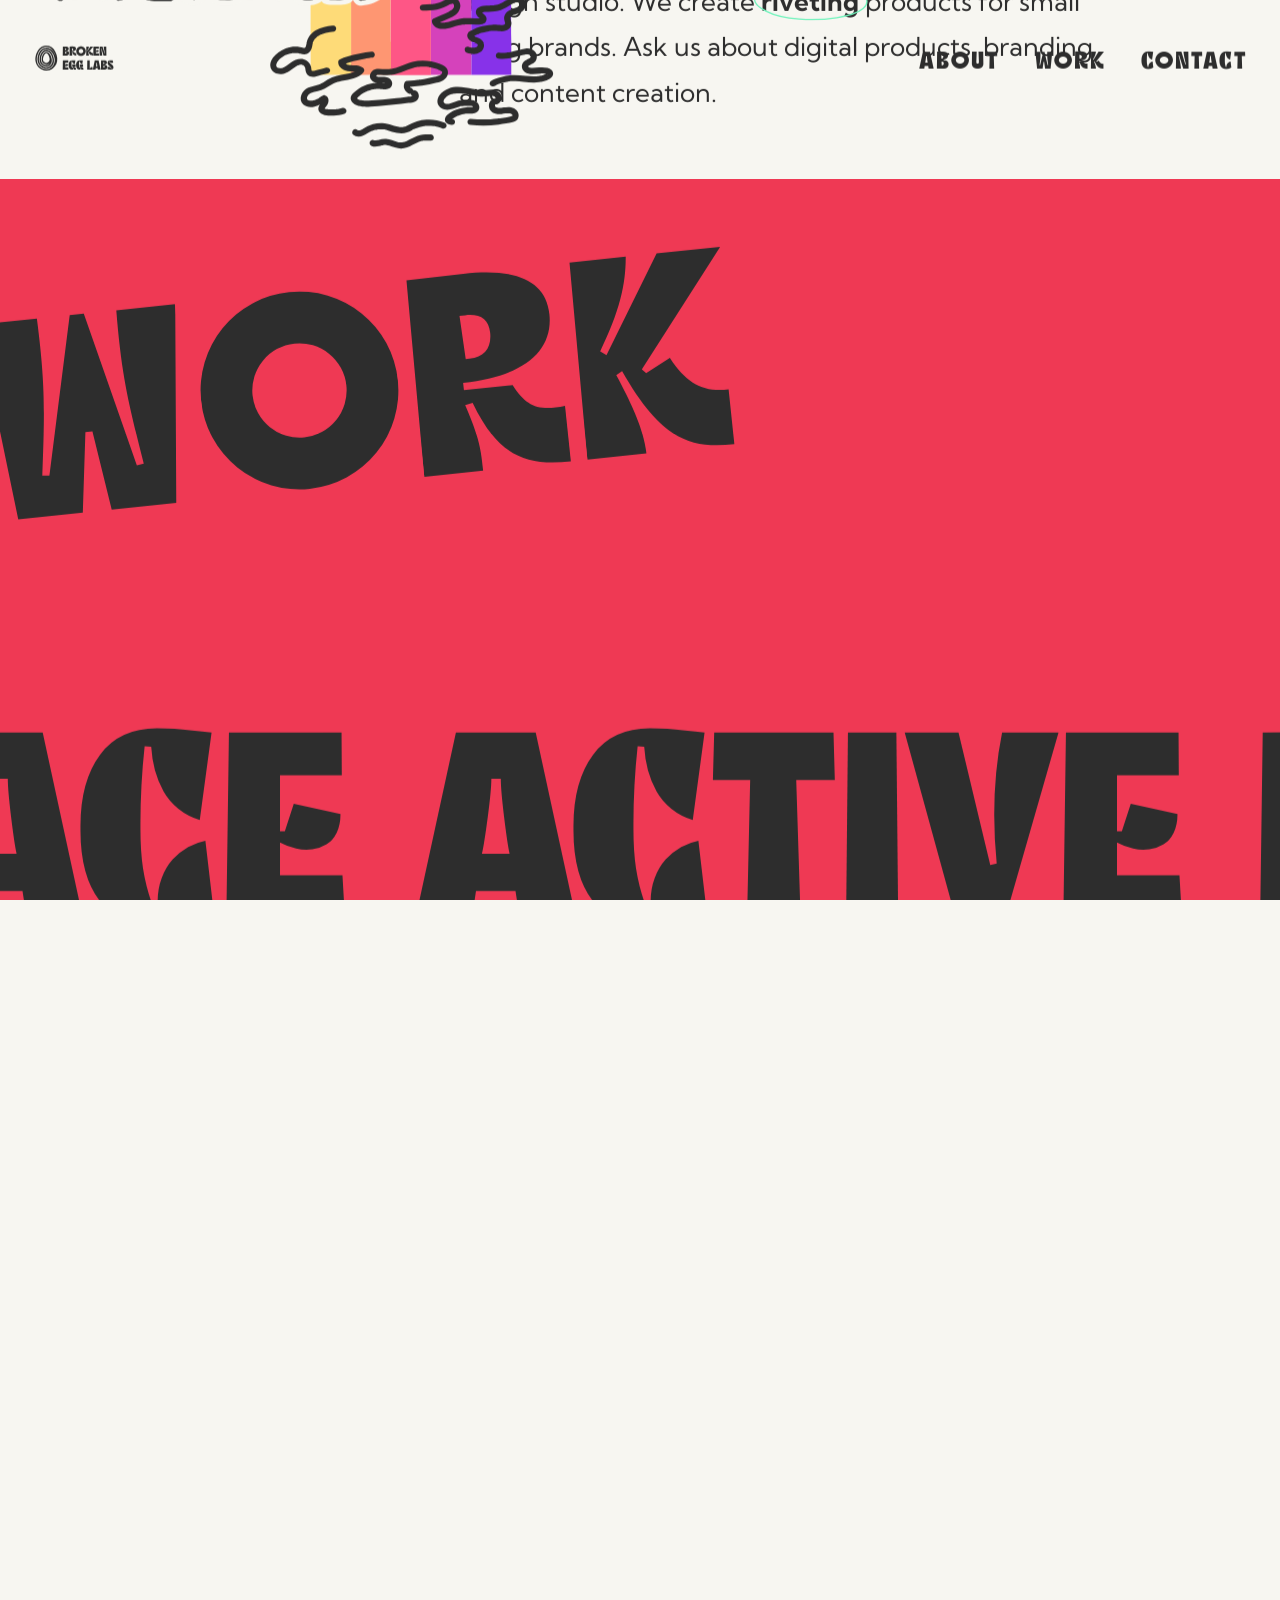
==== commit 2bf545b9: "Compress images (15MB->8.7MB), update copyright year + reel label to 2026" ====
--- a/index.html
+++ b/index.html
@@ -279,7 +279,7 @@
 
               </div>
 
-              <small class="white block caps center">2022 Design Reel</small>
+              <small class="white block caps center">2026 Design Reel</small>
             </div> -->
 
           </div>
@@ -586,7 +586,7 @@
               <div class="footer__links md-flex flex-wrap items-center">
                 <span class="address">23 rue de Cléry, 75002 Paris</span>
 
-                <span class="copyright md-col-12">&copy; Broken Egg Labs Ltd. All Rights Reserved 2022</span>
+                <span class="copyright md-col-12">&copy; Broken Egg Labs Ltd. All Rights Reserved 2026</span>
               </div>
             </div>
 
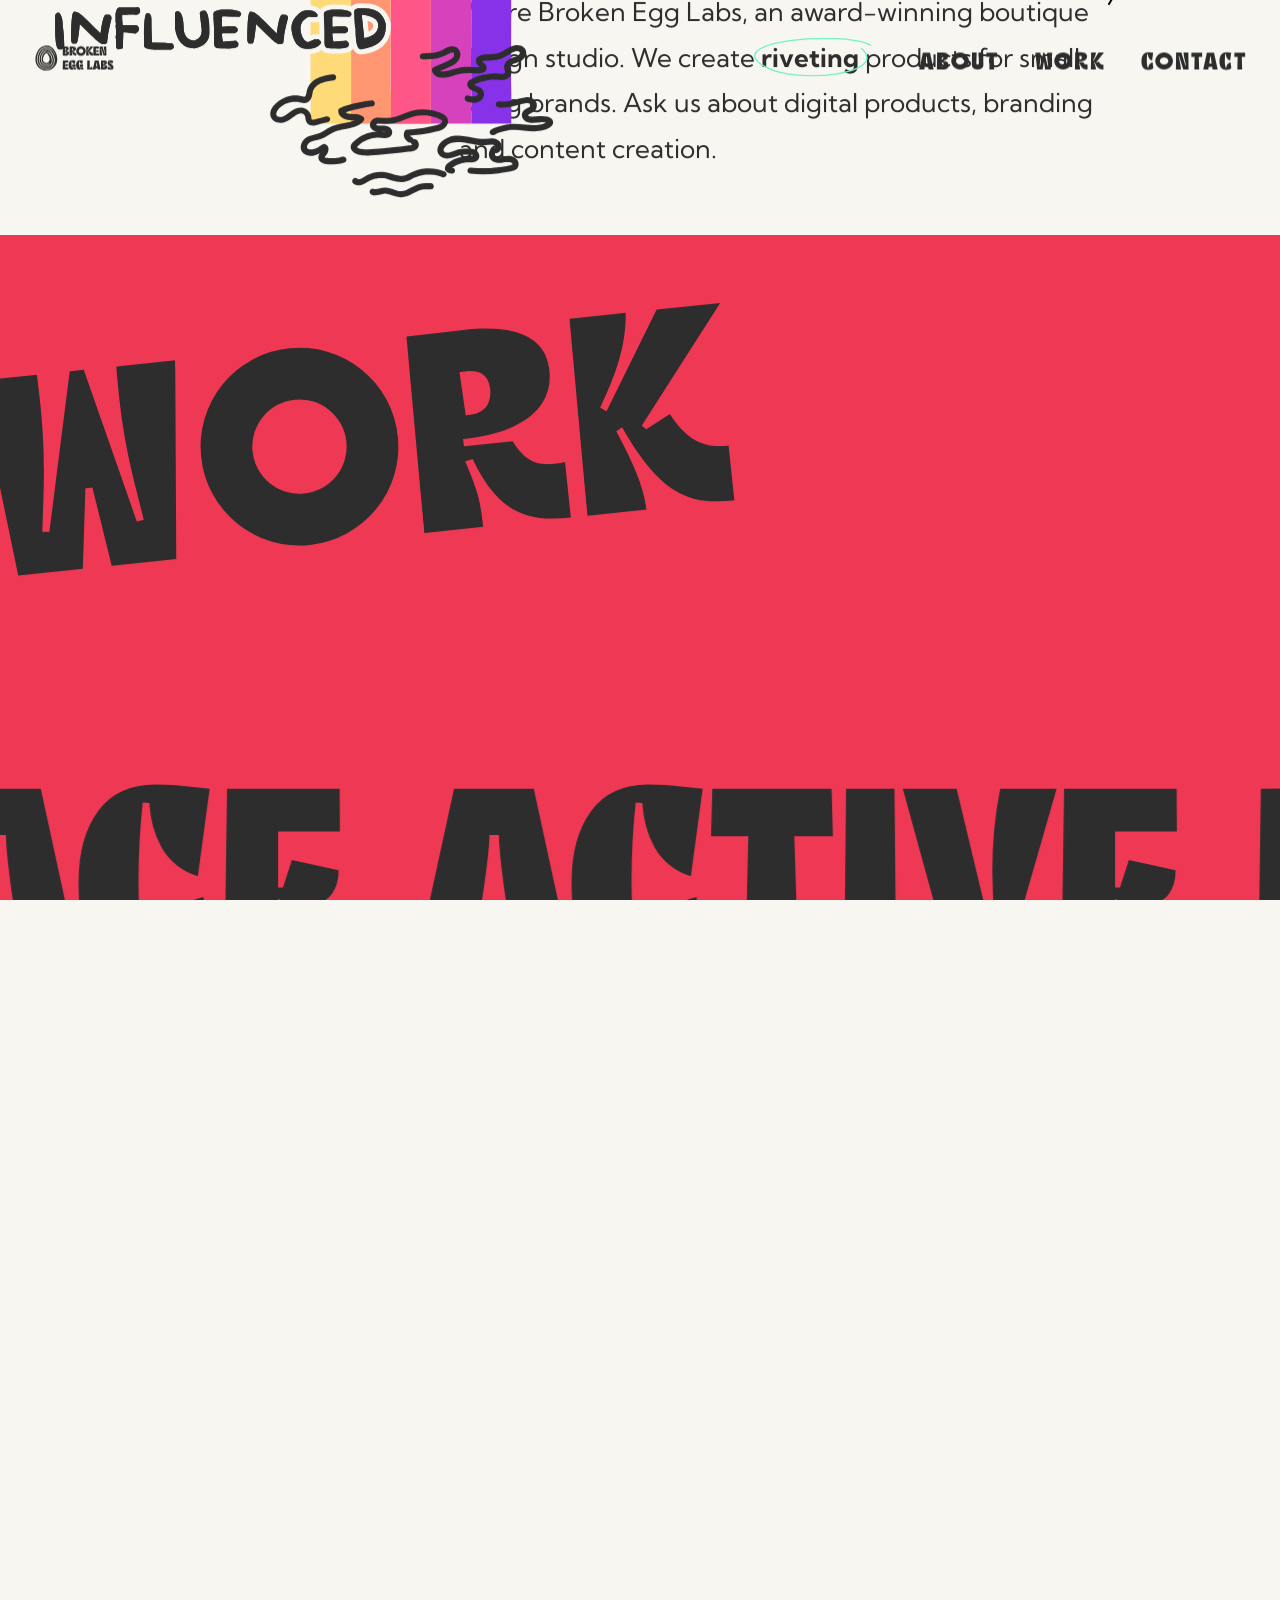
==== commit 1ab26201: "Add contact modal (Web3Forms -> daniel.sofinet@gmail.com); replace hello@brokenegg.labs links with m" ====
--- a/index.html
+++ b/index.html
@@ -25,6 +25,7 @@
   <link rel='stylesheet' id='wp-block-library-css' href='css/style.min.css' type='text/css' media='all' />
   <link rel='stylesheet' id='parent-style-css' href='css/style.css' type='text/css' media='all' />
   <link rel='stylesheet' id='custom_css-css' href='css/main.css' type='text/css' media='all' />
+  <link rel='stylesheet' href='css/bke.css' type='text/css' media='all' />
   <script type='text/javascript' src='js/jquery.min.js' id='jquery-core-js'></script>
   <script type='text/javascript' src='js/jquery-migrate.min.js' id='jquery-migrate-js'></script>
 
@@ -562,7 +563,7 @@
                   <strong>With Us</strong>
                 </h3>
                 <p class="block my3">Click goes here<br />
-                <a href="mailto:hello@hello@brokenegg.labs">hello@brokenegg.labs</a>
+                <a href="#contact" data-contact>contact us here</a>
                 </p>
               </div>
             </div>
@@ -620,6 +621,7 @@
   <div class="swipe"></div>
 
 
+  <script src='js/bke.js' defer></script>
 </body>
 
 </html>
--- a/css/bke.css
+++ b/css/bke.css
@@ -0,0 +1,123 @@
+/* Broken Egg Labs — contact modal styles (clean, on-brand: cream card, bold
+   display headline, playful). Independent of the WordPress theme CSS. */
+.bke-modal {
+  position: fixed;
+  inset: 0;
+  z-index: 99999;
+  display: none;
+}
+.bke-modal.is-open { display: block; }
+.bke-scrim {
+  position: absolute;
+  inset: 0;
+  background: rgba(20, 16, 12, 0.55);
+  backdrop-filter: blur(4px);
+  animation: bke-fade 0.3s ease;
+}
+.bke-card {
+  position: absolute;
+  top: 50%;
+  left: 50%;
+  transform: translate(-50%, -50%);
+  width: min(540px, 92vw);
+  max-height: 92vh;
+  overflow: auto;
+  background: #f5f1e8;
+  border-radius: 26px;
+  box-shadow: 0 40px 100px rgba(0, 0, 0, 0.35);
+  animation: bke-pop 0.4s cubic-bezier(0.16, 1, 0.3, 1);
+}
+.bke-close {
+  position: absolute;
+  top: 14px;
+  right: 16px;
+  width: 40px;
+  height: 40px;
+  border: none;
+  border-radius: 50%;
+  background: #1a1410;
+  color: #f5f1e8;
+  font-size: 24px;
+  line-height: 1;
+  cursor: pointer;
+  transition: transform 0.2s ease, background 0.2s ease;
+}
+.bke-close:hover { transform: rotate(90deg); background: #000; }
+.bke-body { padding: clamp(26px, 5vw, 48px); }
+.bke-eyebrow {
+  font-family: "glddisplay", system-ui, sans-serif;
+  font-size: 14px;
+  letter-spacing: 0.14em;
+  text-transform: uppercase;
+  color: #e0467e;
+  margin: 0 0 6px;
+}
+.bke-title {
+  font-family: "glddisplay", system-ui, sans-serif;
+  font-weight: 900;
+  font-size: clamp(34px, 7vw, 52px);
+  line-height: 0.95;
+  color: #1a1410;
+  margin: 0 0 12px;
+}
+.bke-sub { color: #5a544c; font-size: 16px; margin: 0 0 24px; }
+.bke-form { display: flex; flex-direction: column; gap: 16px; }
+.bke-hp { position: absolute; left: -9999px; opacity: 0; }
+.bke-field { display: flex; flex-direction: column; gap: 6px; }
+.bke-field span {
+  font-weight: 700;
+  font-size: 13px;
+  letter-spacing: 0.04em;
+  text-transform: uppercase;
+  color: #1a1410;
+}
+.bke-field input,
+.bke-field textarea {
+  font: inherit;
+  font-size: 16px;
+  padding: 13px 16px;
+  border: 2px solid #d9d2c4;
+  border-radius: 14px;
+  background: #fffdf8;
+  color: #1a1410;
+  outline: none;
+  transition: border-color 0.2s ease;
+  width: 100%;
+  resize: vertical;
+}
+.bke-field input:focus,
+.bke-field textarea:focus { border-color: #e0467e; }
+.bke-send {
+  margin-top: 6px;
+  font-family: "glddisplay", system-ui, sans-serif;
+  font-weight: 900;
+  font-size: 18px;
+  padding: 16px 24px;
+  border: none;
+  border-radius: 999px;
+  background: #1a1410;
+  color: #f5f1e8;
+  cursor: pointer;
+  transition: transform 0.2s ease, background 0.2s ease;
+}
+.bke-send:hover { transform: translateY(-2px); background: #e0467e; }
+.bke-send:disabled { opacity: 0.6; cursor: default; transform: none; }
+.bke-status { color: #c2356a; font-size: 14px; min-height: 1em; margin: 4px 0 0; }
+.bke-success { display: none; text-align: center; padding: 20px 0; }
+.bke-success-emoji { font-size: 48px; margin: 0 0 8px; }
+.bke-success h3 { font-family: "glddisplay", system-ui, sans-serif; font-size: 30px; color: #1a1410; margin: 0 0 8px; }
+.bke-success p { color: #5a544c; font-size: 16px; margin: 0; }
+.bke-body.is-sent .bke-form,
+.bke-body.is-sent .bke-eyebrow,
+.bke-body.is-sent .bke-title,
+.bke-body.is-sent .bke-sub { display: none; }
+.bke-body.is-sent .bke-success { display: block; }
+
+@keyframes bke-fade { from { opacity: 0; } to { opacity: 1; } }
+@keyframes bke-pop { from { opacity: 0; transform: translate(-50%, -46%) scale(0.96); } to { opacity: 1; transform: translate(-50%, -50%) scale(1); } }
+
+@media (prefers-reduced-motion: reduce) {
+  .bke-scrim, .bke-card { animation: none; }
+  .bke-close:hover { transform: none; }
+  .bke-send:hover { transform: none; }
+}
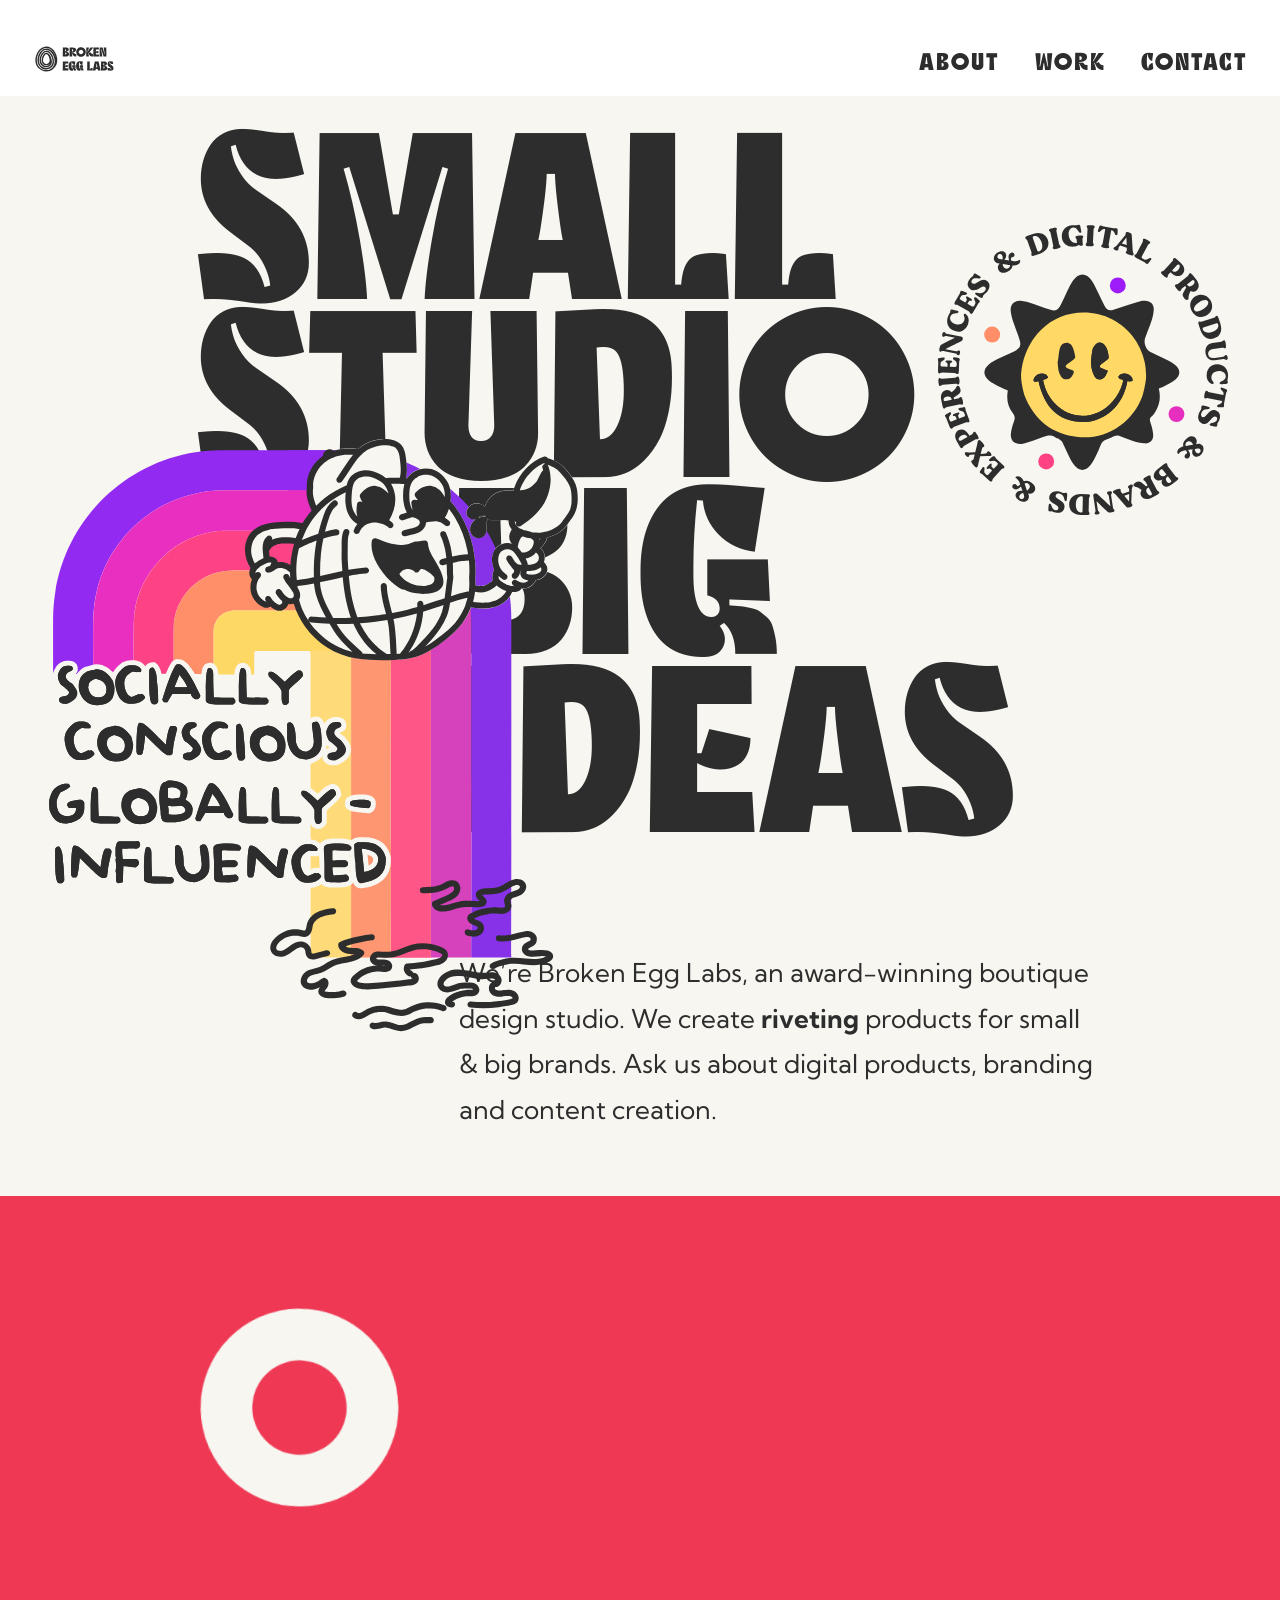
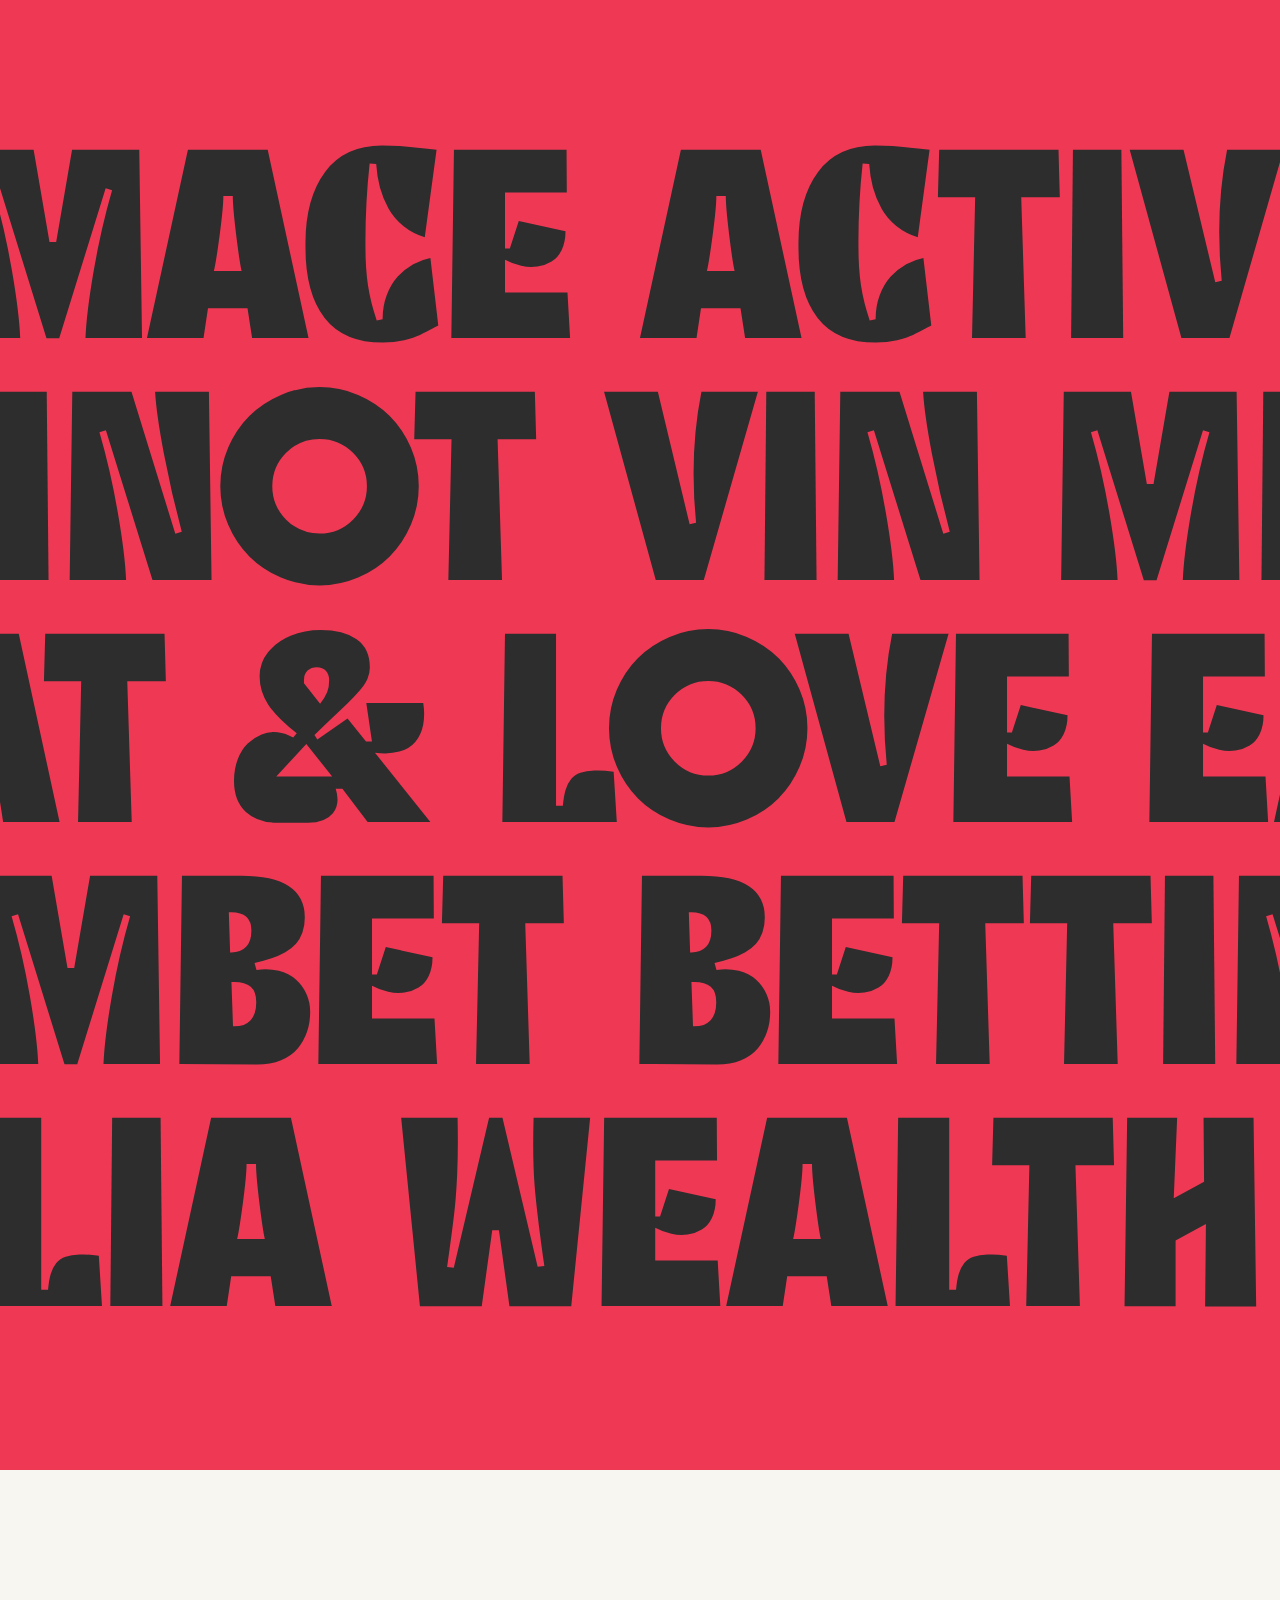
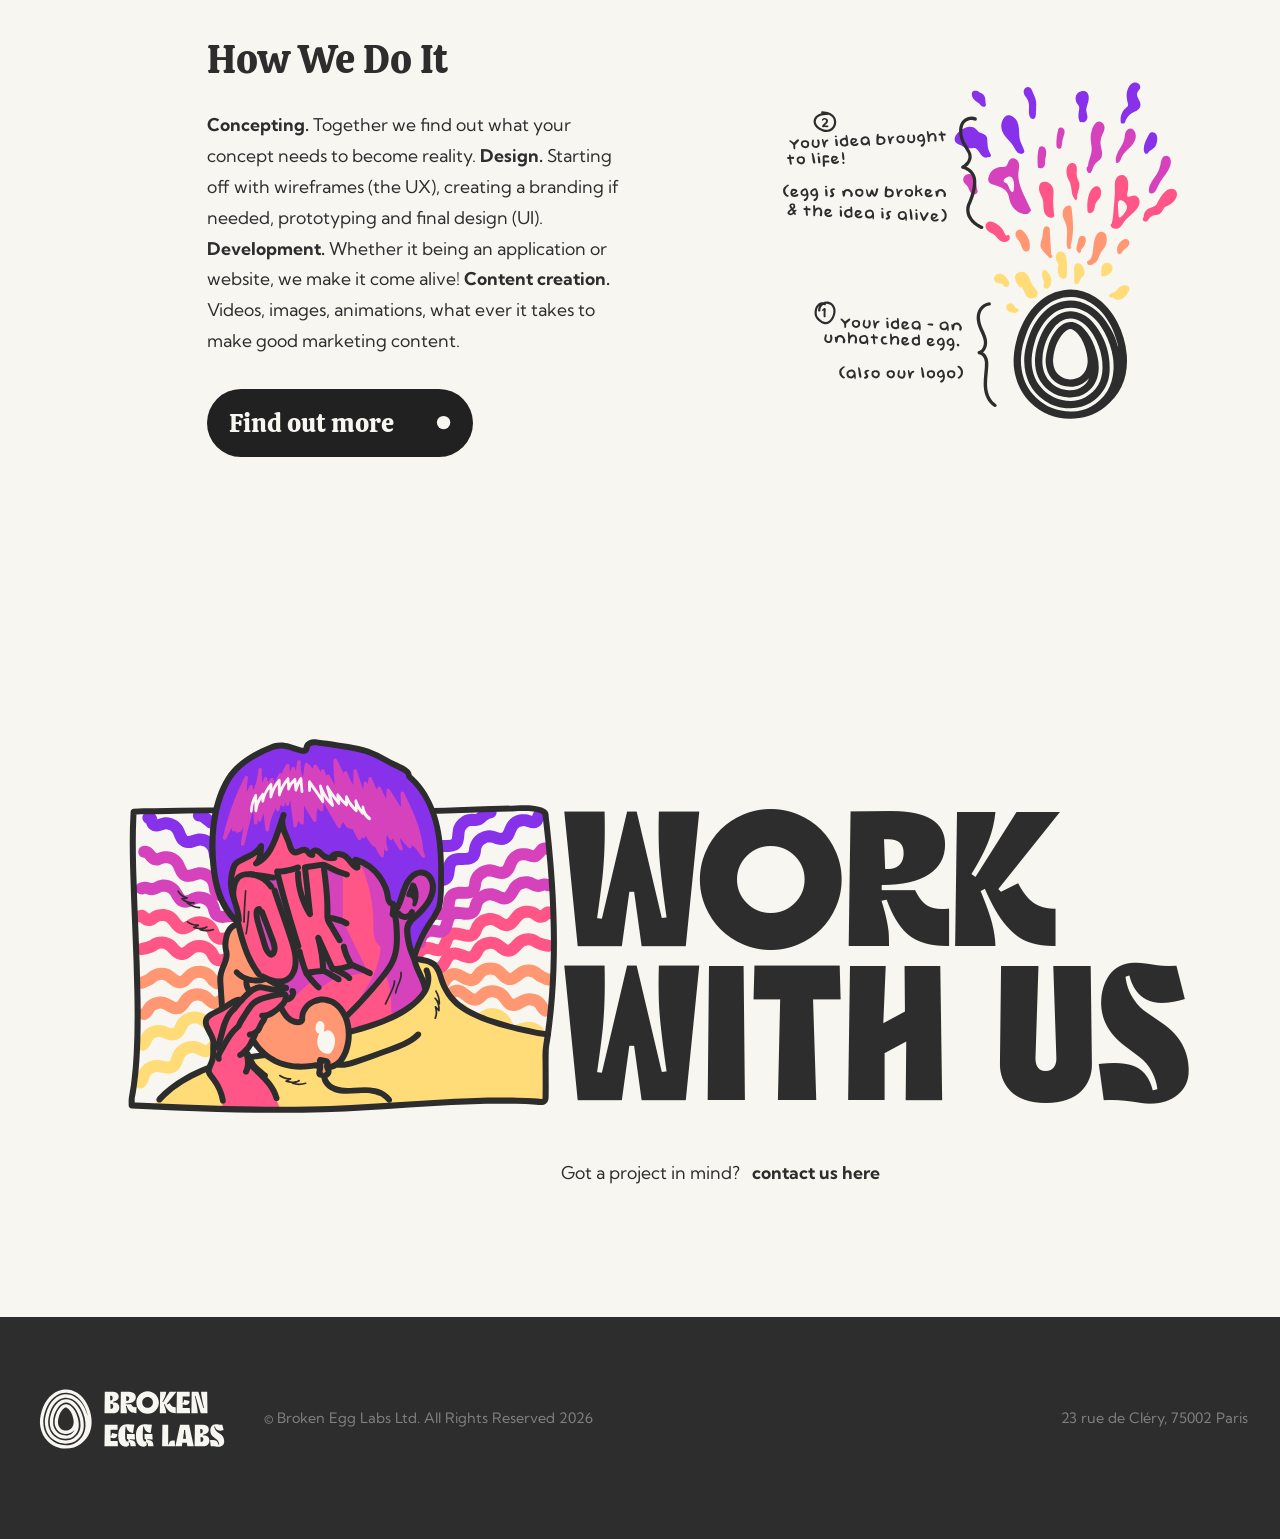
==== commit a065cfb9: "Overhaul: clean client-side router, circle transitions, fixed slider, contact modal, drop 628KB dead" ====
--- a/index.html
+++ b/index.html
@@ -26,8 +26,6 @@
   <link rel='stylesheet' id='parent-style-css' href='css/style.css' type='text/css' media='all' />
   <link rel='stylesheet' id='custom_css-css' href='css/main.css' type='text/css' media='all' />
   <link rel='stylesheet' href='css/bke.css' type='text/css' media='all' />
-  <script type='text/javascript' src='js/jquery.min.js' id='jquery-core-js'></script>
-  <script type='text/javascript' src='js/jquery-migrate.min.js' id='jquery-migrate-js'></script>
 
   <!-- GA Google Analytics @ https://m0n.co/ga -->
   <script>
@@ -562,7 +560,7 @@
                 <h3 class="h2 hl my2 sm-mt0">Work<br />
                   <strong>With Us</strong>
                 </h3>
-                <p class="block my3">Click goes here<br />
+                <p class="block my3">Got a project in mind?<br />
                 <a href="#contact" data-contact>contact us here</a>
                 </p>
               </div>
@@ -610,8 +608,6 @@
 
         <script type="text/javascript" src="https://c.sproutvideo.com/player_api.js"></script>
 
-        <script type='text/javascript' src='js/main.js' id='scripts-js'></script>
-        <script type='text/javascript' src='js/wp-embed.min.js' id='wp-embed-js'></script>
 
       </div>
     </div>
--- a/css/bke.css
+++ b/css/bke.css
@@ -116,8 +116,97 @@
 @keyframes bke-fade { from { opacity: 0; } to { opacity: 1; } }
 @keyframes bke-pop { from { opacity: 0; transform: translate(-50%, -46%) scale(0.96); } to { opacity: 1; transform: translate(-50%, -50%) scale(1); } }
 
+/* ---------------------------------------------------------------- neutralize old theme JS
+   The WordPress theme drove scrolling with ASScroll and an intro preloader, both
+   handled by the 516KB main.js we removed. Without that JS the preloader overlay
+   never lifts and the scroll container stays frozen. Here we disable all of it and
+   fall back to clean native scrolling. The brand's circular reveal now lives in the
+   page-to-page transition (.bke-trans) instead of the one-time intro. */
+.pre-load, .swipe, .cursor { display: none !important; }
+
+main[data-barba="container"],
+.main-wrap {
+  opacity: 1 !important;
+  visibility: visible !important;
+  clip-path: none !important;
+  -webkit-clip-path: none !important;
+  height: auto !important;
+  animation: none !important;
+}
+
+.asscroll-container,
+.asscroll-container.touch {
+  position: relative !important;
+  height: auto !important;
+  width: 100% !important;
+  contain: none !important;
+  will-change: auto !important;
+  transform: none !important;
+}
+.inner,
+.inner:not(.touch) { transform: none !important; will-change: auto !important; }
+
+/* the intro letter masks (LOAD preloader + hero logo) start clipped to nothing and
+   were revealed by JS; show them statically */
+.a-mask, .d-mask, .l-mask, .o-mask {
+  clip-path: none !important;
+  -webkit-clip-path: none !important;
+  transform: none !important;
+}
+
+html, body { overflow-x: hidden !important; height: auto !important; }
+html.ready, body.ready, .ready { overflow: visible !important; height: auto !important; }
+
+/* ---------------------------------------------------------------- auto-hide header */
+header {
+  transition: transform 0.4s cubic-bezier(0.16, 1, 0.3, 1) !important;
+  will-change: transform;
+}
+header.bke-nav-hidden { transform: translateY(-120%) !important; }
+
+/* ---------------------------------------------------------------- circular page transition */
+.bke-trans {
+  position: fixed;
+  inset: 0;
+  z-index: 9000;
+  pointer-events: none;
+  background: #f7f6f1;
+  clip-path: circle(0 at var(--bx, 50%) var(--by, 50%));
+  opacity: 1;
+}
+.bke-trans.is-cover {
+  transition: clip-path 0.5s cubic-bezier(0.7, 0, 0.3, 1);
+  clip-path: circle(150% at var(--bx, 50%) var(--by, 50%));
+}
+.bke-trans.is-cover.is-reveal {
+  transition: opacity 0.5s ease;
+  opacity: 0;
+}
+
+/* ---------------------------------------------------------------- process slider
+   Drag-to-scroll horizontal strip (replaces the dead GSAP pin-scroll). */
+#sectionPin {
+  height: auto !important;
+  overflow-x: auto !important;
+  overflow-y: hidden !important;
+  cursor: grab;
+  scrollbar-width: none;
+  -ms-overflow-style: none;
+  scroll-behavior: smooth;
+  -webkit-overflow-scrolling: touch;
+  touch-action: pan-x;
+}
+#sectionPin::-webkit-scrollbar { display: none; }
+#sectionPin.bke-dragging { cursor: grabbing; scroll-behavior: auto; }
+#sectionPin.bke-dragging * { user-select: none; }
+#sectionPin .pin-wrap { height: auto !important; }
+.drag-info { cursor: grab; }
+
 @media (prefers-reduced-motion: reduce) {
   .bke-scrim, .bke-card { animation: none; }
   .bke-close:hover { transform: none; }
   .bke-send:hover { transform: none; }
-}
+  header { transition: none !important; }
+  .bke-trans.is-cover { transition: clip-path 0.2s linear; }
+  .bke-trans.is-cover.is-reveal { transition: opacity 0.2s linear; }
+}
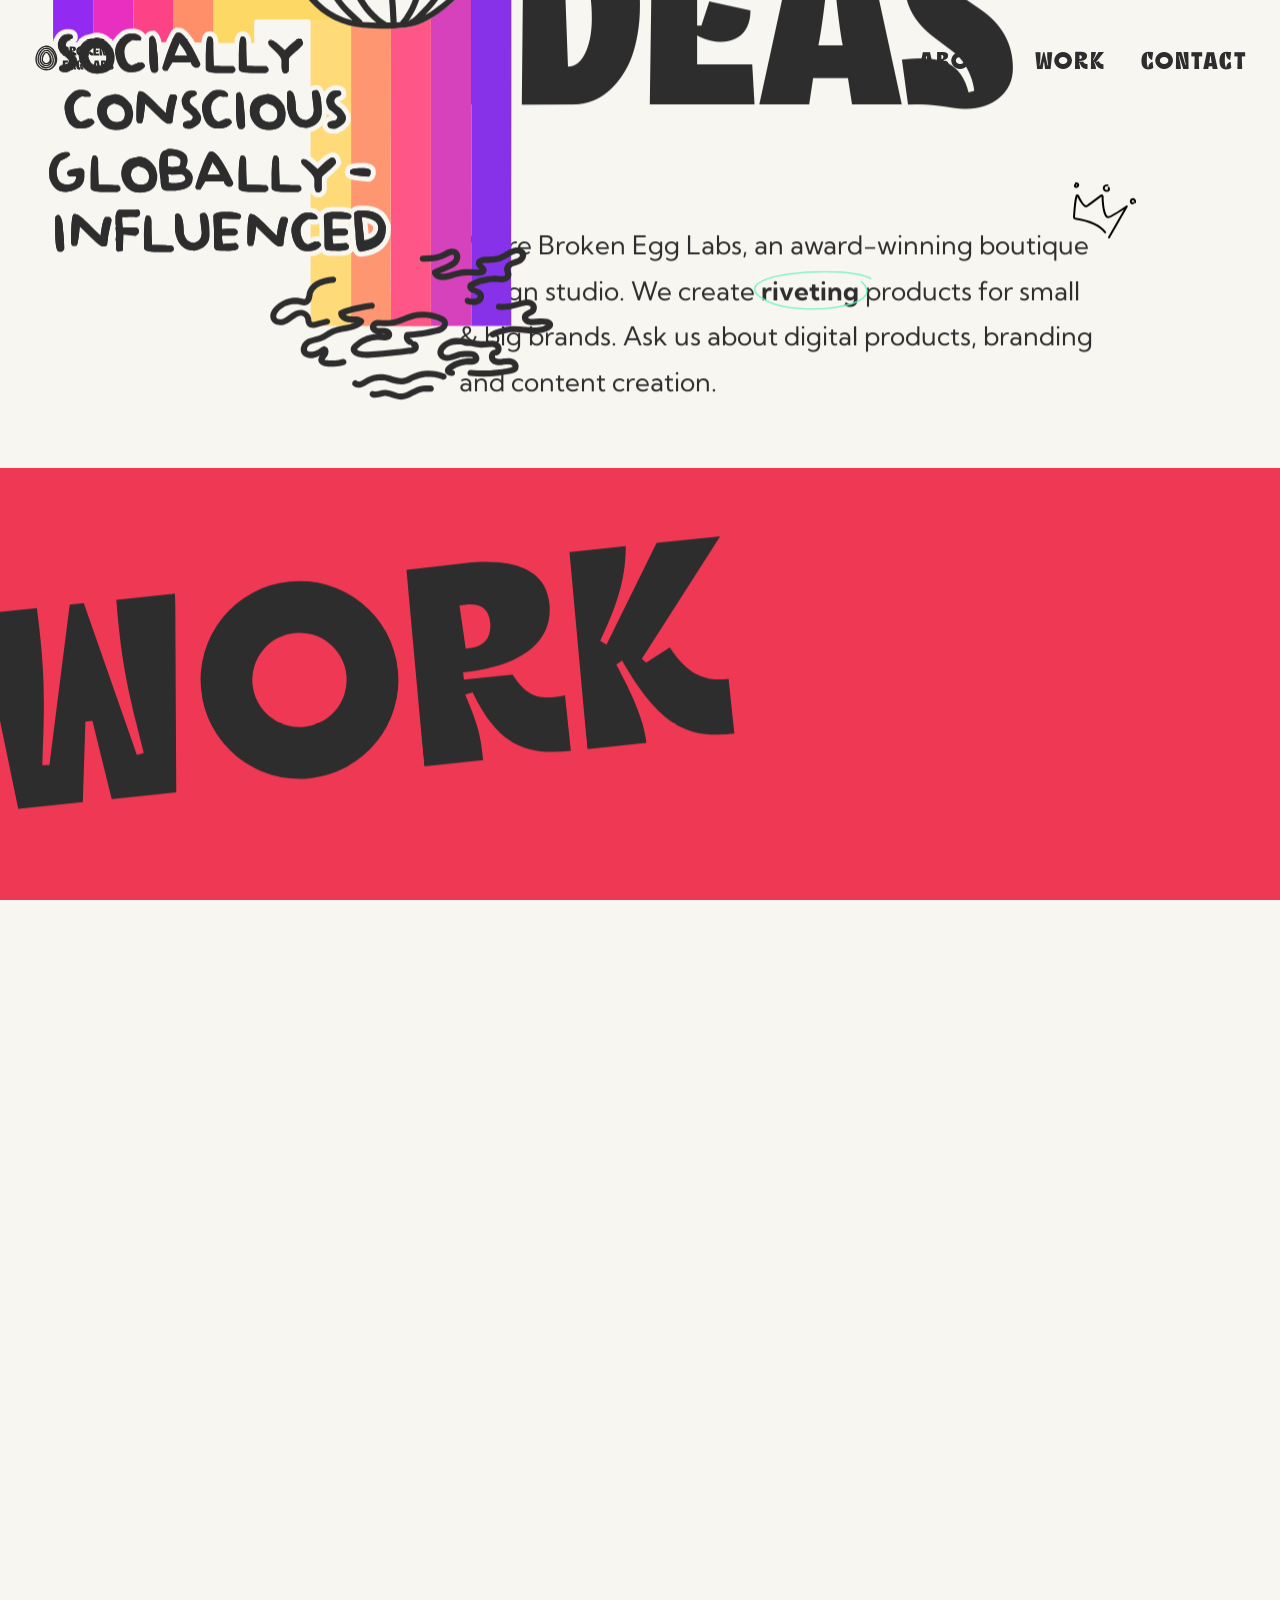
==== commit c7d43486: "Revert the overhaul: restore original site (main.js/Barba/animations) + keep contact modal, compress" ====
--- a/index.html
+++ b/index.html
@@ -26,6 +26,8 @@
   <link rel='stylesheet' id='parent-style-css' href='css/style.css' type='text/css' media='all' />
   <link rel='stylesheet' id='custom_css-css' href='css/main.css' type='text/css' media='all' />
   <link rel='stylesheet' href='css/bke.css' type='text/css' media='all' />
+  <script type='text/javascript' src='js/jquery.min.js' id='jquery-core-js'></script>
+  <script type='text/javascript' src='js/jquery-migrate.min.js' id='jquery-migrate-js'></script>
 
   <!-- GA Google Analytics @ https://m0n.co/ga -->
   <script>
@@ -560,7 +562,7 @@
                 <h3 class="h2 hl my2 sm-mt0">Work<br />
                   <strong>With Us</strong>
                 </h3>
-                <p class="block my3">Got a project in mind?<br />
+                <p class="block my3">Click goes here<br />
                 <a href="#contact" data-contact>contact us here</a>
                 </p>
               </div>
@@ -608,6 +610,8 @@
 
         <script type="text/javascript" src="https://c.sproutvideo.com/player_api.js"></script>
 
+        <script type='text/javascript' src='js/main.js' id='scripts-js'></script>
+        <script type='text/javascript' src='js/wp-embed.min.js' id='wp-embed-js'></script>
 
       </div>
     </div>
--- a/css/bke.css
+++ b/css/bke.css
@@ -116,97 +116,8 @@
 @keyframes bke-fade { from { opacity: 0; } to { opacity: 1; } }
 @keyframes bke-pop { from { opacity: 0; transform: translate(-50%, -46%) scale(0.96); } to { opacity: 1; transform: translate(-50%, -50%) scale(1); } }
 
-/* ---------------------------------------------------------------- neutralize old theme JS
-   The WordPress theme drove scrolling with ASScroll and an intro preloader, both
-   handled by the 516KB main.js we removed. Without that JS the preloader overlay
-   never lifts and the scroll container stays frozen. Here we disable all of it and
-   fall back to clean native scrolling. The brand's circular reveal now lives in the
-   page-to-page transition (.bke-trans) instead of the one-time intro. */
-.pre-load, .swipe, .cursor { display: none !important; }
-
-main[data-barba="container"],
-.main-wrap {
-  opacity: 1 !important;
-  visibility: visible !important;
-  clip-path: none !important;
-  -webkit-clip-path: none !important;
-  height: auto !important;
-  animation: none !important;
-}
-
-.asscroll-container,
-.asscroll-container.touch {
-  position: relative !important;
-  height: auto !important;
-  width: 100% !important;
-  contain: none !important;
-  will-change: auto !important;
-  transform: none !important;
-}
-.inner,
-.inner:not(.touch) { transform: none !important; will-change: auto !important; }
-
-/* the intro letter masks (LOAD preloader + hero logo) start clipped to nothing and
-   were revealed by JS; show them statically */
-.a-mask, .d-mask, .l-mask, .o-mask {
-  clip-path: none !important;
-  -webkit-clip-path: none !important;
-  transform: none !important;
-}
-
-html, body { overflow-x: hidden !important; height: auto !important; }
-html.ready, body.ready, .ready { overflow: visible !important; height: auto !important; }
-
-/* ---------------------------------------------------------------- auto-hide header */
-header {
-  transition: transform 0.4s cubic-bezier(0.16, 1, 0.3, 1) !important;
-  will-change: transform;
-}
-header.bke-nav-hidden { transform: translateY(-120%) !important; }
-
-/* ---------------------------------------------------------------- circular page transition */
-.bke-trans {
-  position: fixed;
-  inset: 0;
-  z-index: 9000;
-  pointer-events: none;
-  background: #f7f6f1;
-  clip-path: circle(0 at var(--bx, 50%) var(--by, 50%));
-  opacity: 1;
-}
-.bke-trans.is-cover {
-  transition: clip-path 0.5s cubic-bezier(0.7, 0, 0.3, 1);
-  clip-path: circle(150% at var(--bx, 50%) var(--by, 50%));
-}
-.bke-trans.is-cover.is-reveal {
-  transition: opacity 0.5s ease;
-  opacity: 0;
-}
-
-/* ---------------------------------------------------------------- process slider
-   Drag-to-scroll horizontal strip (replaces the dead GSAP pin-scroll). */
-#sectionPin {
-  height: auto !important;
-  overflow-x: auto !important;
-  overflow-y: hidden !important;
-  cursor: grab;
-  scrollbar-width: none;
-  -ms-overflow-style: none;
-  scroll-behavior: smooth;
-  -webkit-overflow-scrolling: touch;
-  touch-action: pan-x;
-}
-#sectionPin::-webkit-scrollbar { display: none; }
-#sectionPin.bke-dragging { cursor: grabbing; scroll-behavior: auto; }
-#sectionPin.bke-dragging * { user-select: none; }
-#sectionPin .pin-wrap { height: auto !important; }
-.drag-info { cursor: grab; }
-
 @media (prefers-reduced-motion: reduce) {
   .bke-scrim, .bke-card { animation: none; }
   .bke-close:hover { transform: none; }
   .bke-send:hover { transform: none; }
-  header { transition: none !important; }
-  .bke-trans.is-cover { transition: clip-path 0.2s linear; }
-  .bke-trans.is-cover.is-reveal { transition: opacity 0.2s linear; }
 }
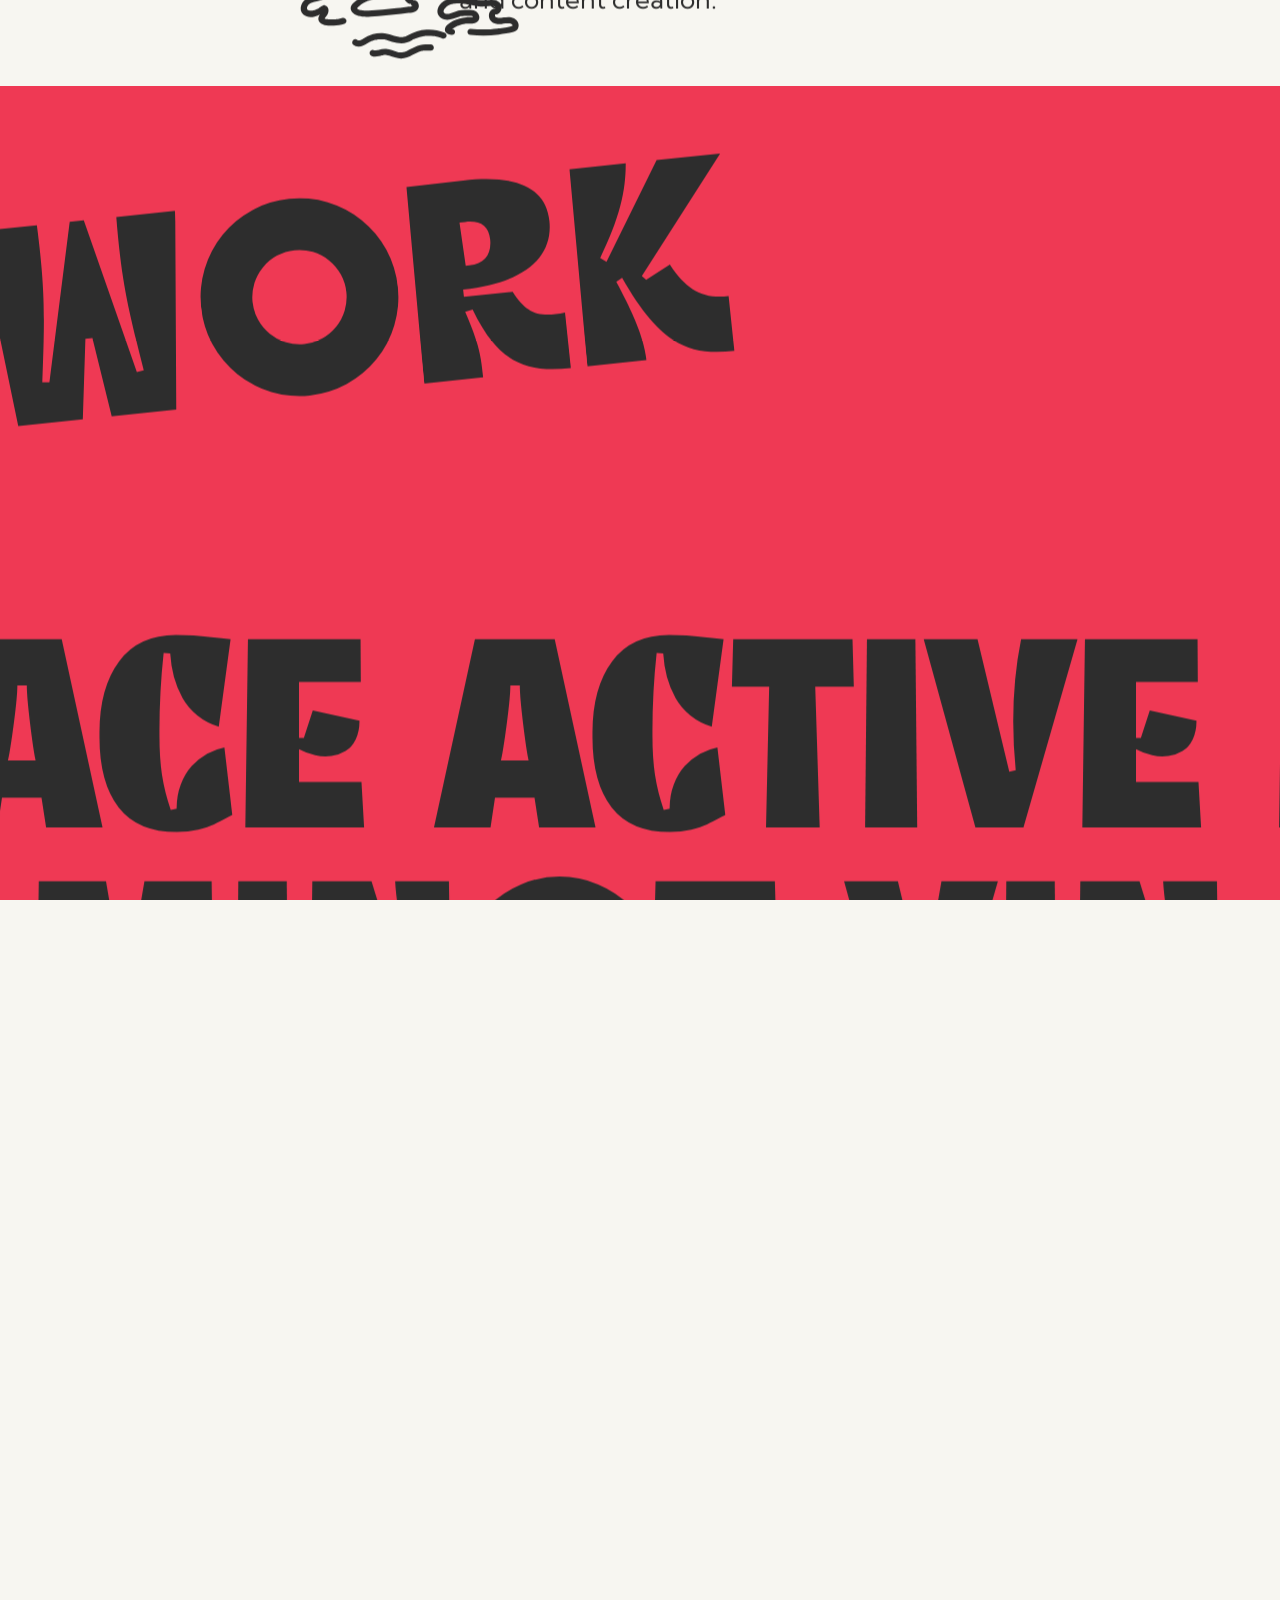
==== commit dc0b0109: "Fix Process slider (drag-to-scroll) + remove dead WordPress files - The Process strip: GSAP pin-scro" ====
--- a/index.html
+++ b/index.html
@@ -22,8 +22,6 @@
 
 
   <link rel='dns-prefetch' href='https://s.w.org/' />
-  <link rel='stylesheet' id='wp-block-library-css' href='css/style.min.css' type='text/css' media='all' />
-  <link rel='stylesheet' id='parent-style-css' href='css/style.css' type='text/css' media='all' />
   <link rel='stylesheet' id='custom_css-css' href='css/main.css' type='text/css' media='all' />
   <link rel='stylesheet' href='css/bke.css' type='text/css' media='all' />
   <script type='text/javascript' src='js/jquery.min.js' id='jquery-core-js'></script>
@@ -611,7 +609,6 @@
         <script type="text/javascript" src="https://c.sproutvideo.com/player_api.js"></script>
 
         <script type='text/javascript' src='js/main.js' id='scripts-js'></script>
-        <script type='text/javascript' src='js/wp-embed.min.js' id='wp-embed-js'></script>
 
       </div>
     </div>
--- a/css/bke.css
+++ b/css/bke.css
@@ -116,6 +116,25 @@
 @keyframes bke-fade { from { opacity: 0; } to { opacity: 1; } }
 @keyframes bke-pop { from { opacity: 0; transform: translate(-50%, -46%) scale(0.96); } to { opacity: 1; transform: translate(-50%, -50%) scale(1); } }
 
+/* ---------------------------------------------------------------- Process slider
+   The original GSAP pin-scroll for "The Process" never initialises (its track has
+   no transform), so the section is stuck. Make it a clean drag-to-scroll strip
+   instead (drag / wheel / swipe). GSAP isn't driving the track, so no conflict. */
+#sectionPin {
+  height: auto !important;
+  overflow-x: auto !important;
+  overflow-y: hidden !important;
+  cursor: grab;
+  scrollbar-width: none;
+  -ms-overflow-style: none;
+  -webkit-overflow-scrolling: touch;
+  touch-action: pan-x;
+}
+#sectionPin::-webkit-scrollbar { display: none; }
+#sectionPin.bke-dragging { cursor: grabbing; }
+#sectionPin.bke-dragging * { user-select: none; }
+#sectionPin .pin-wrap { height: auto !important; }
+
 @media (prefers-reduced-motion: reduce) {
   .bke-scrim, .bke-card { animation: none; }
   .bke-close:hover { transform: none; }
